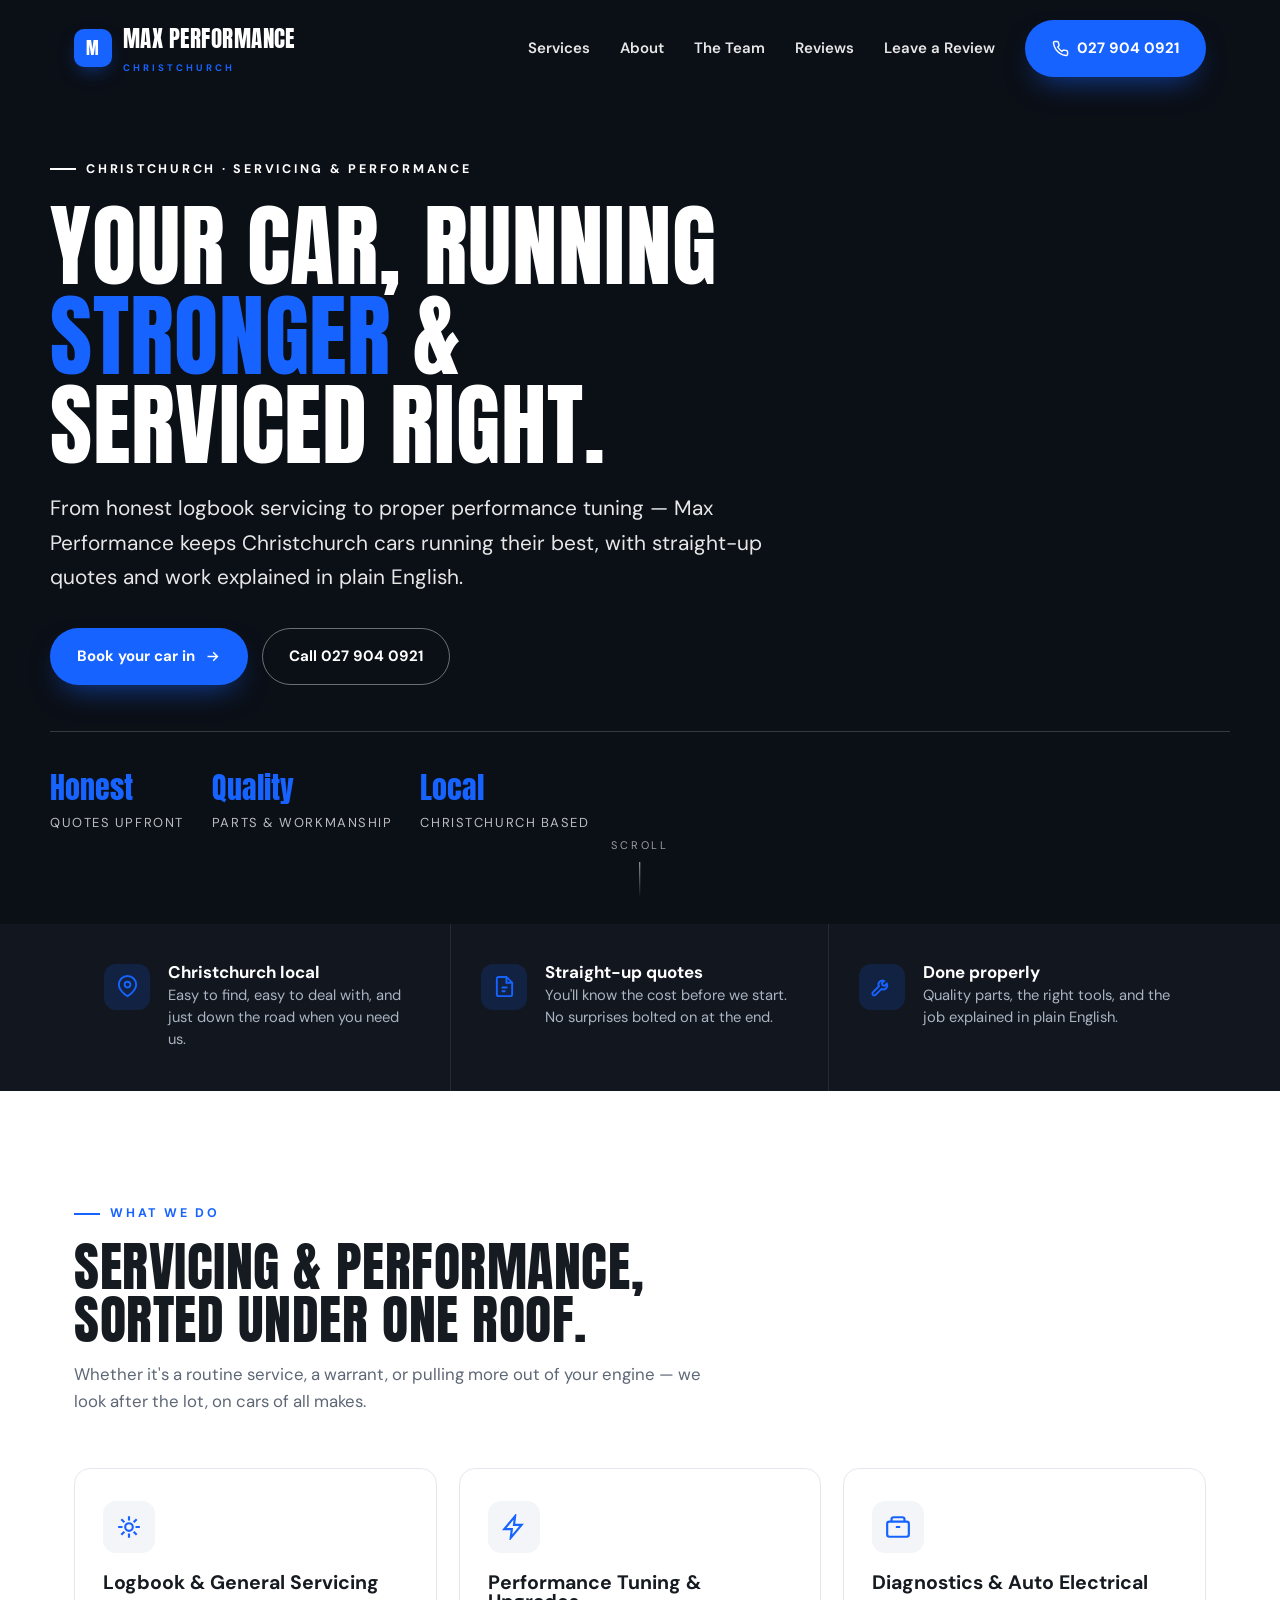
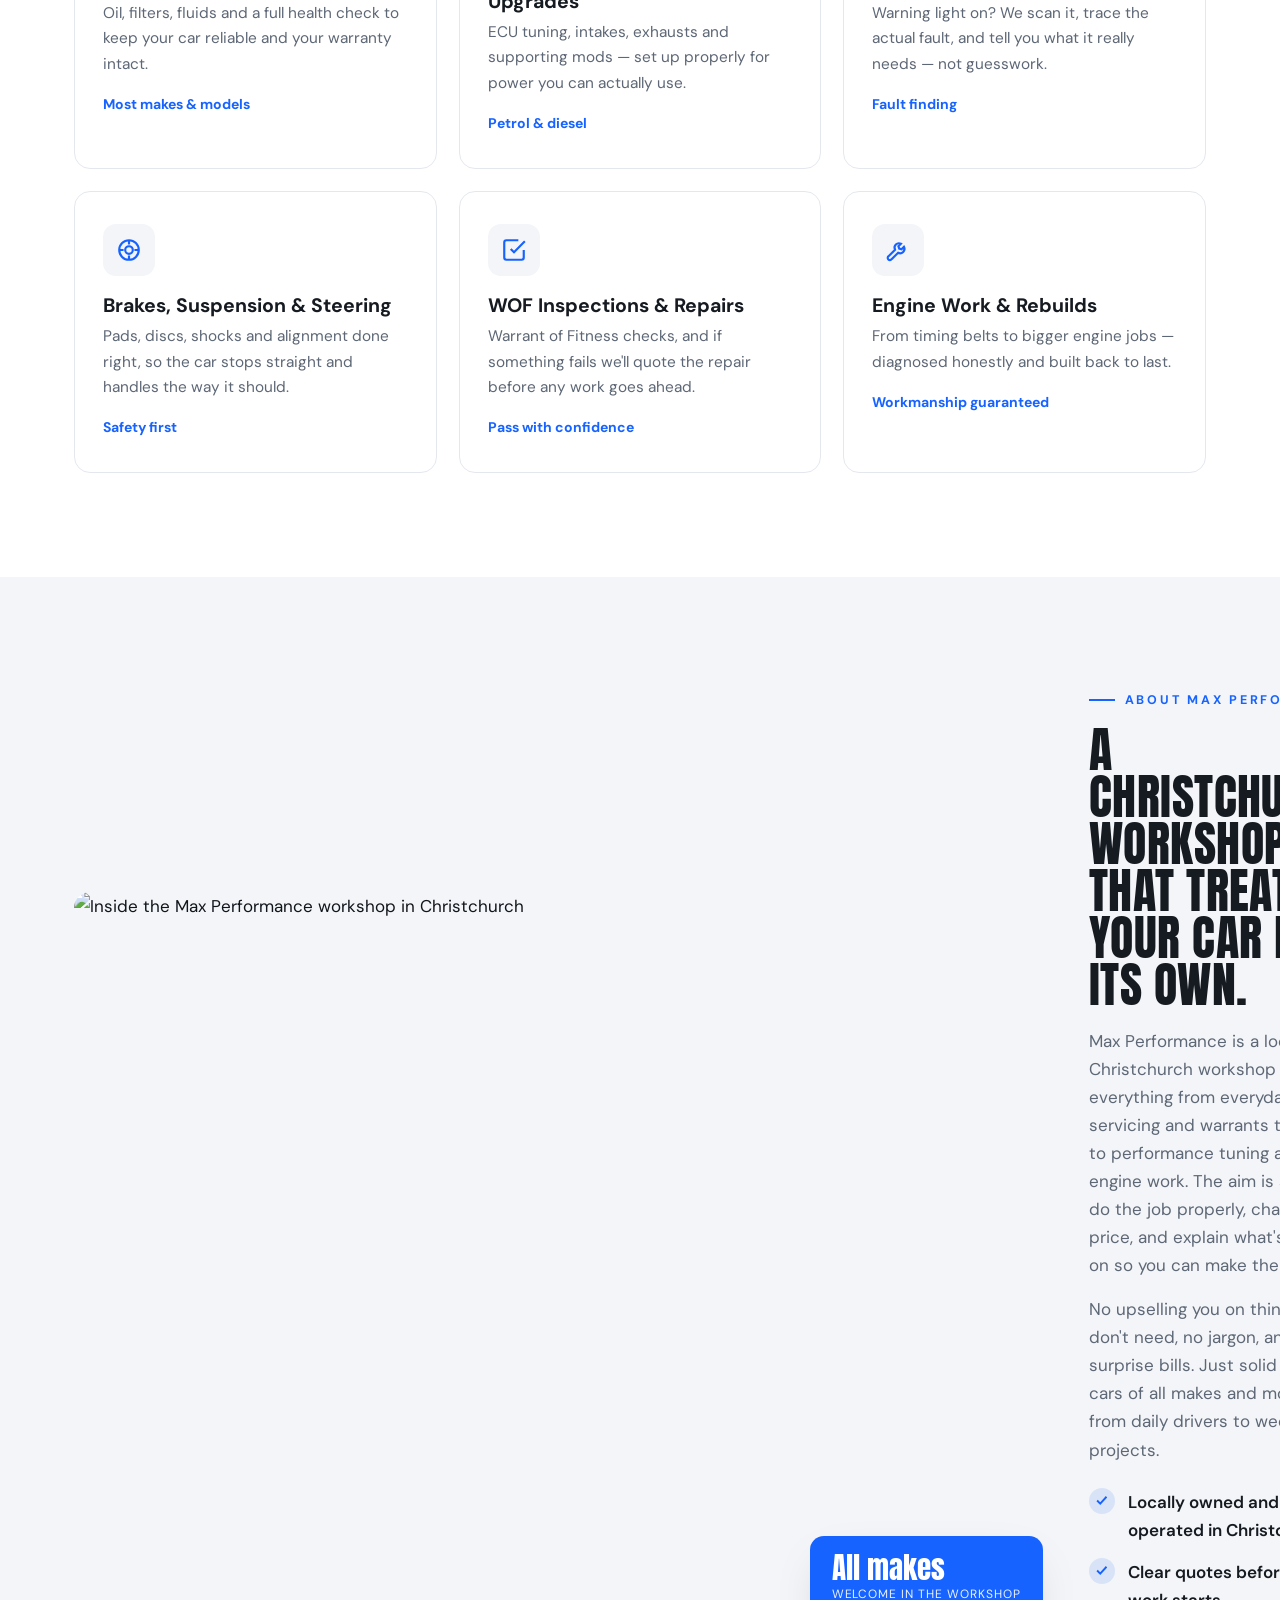
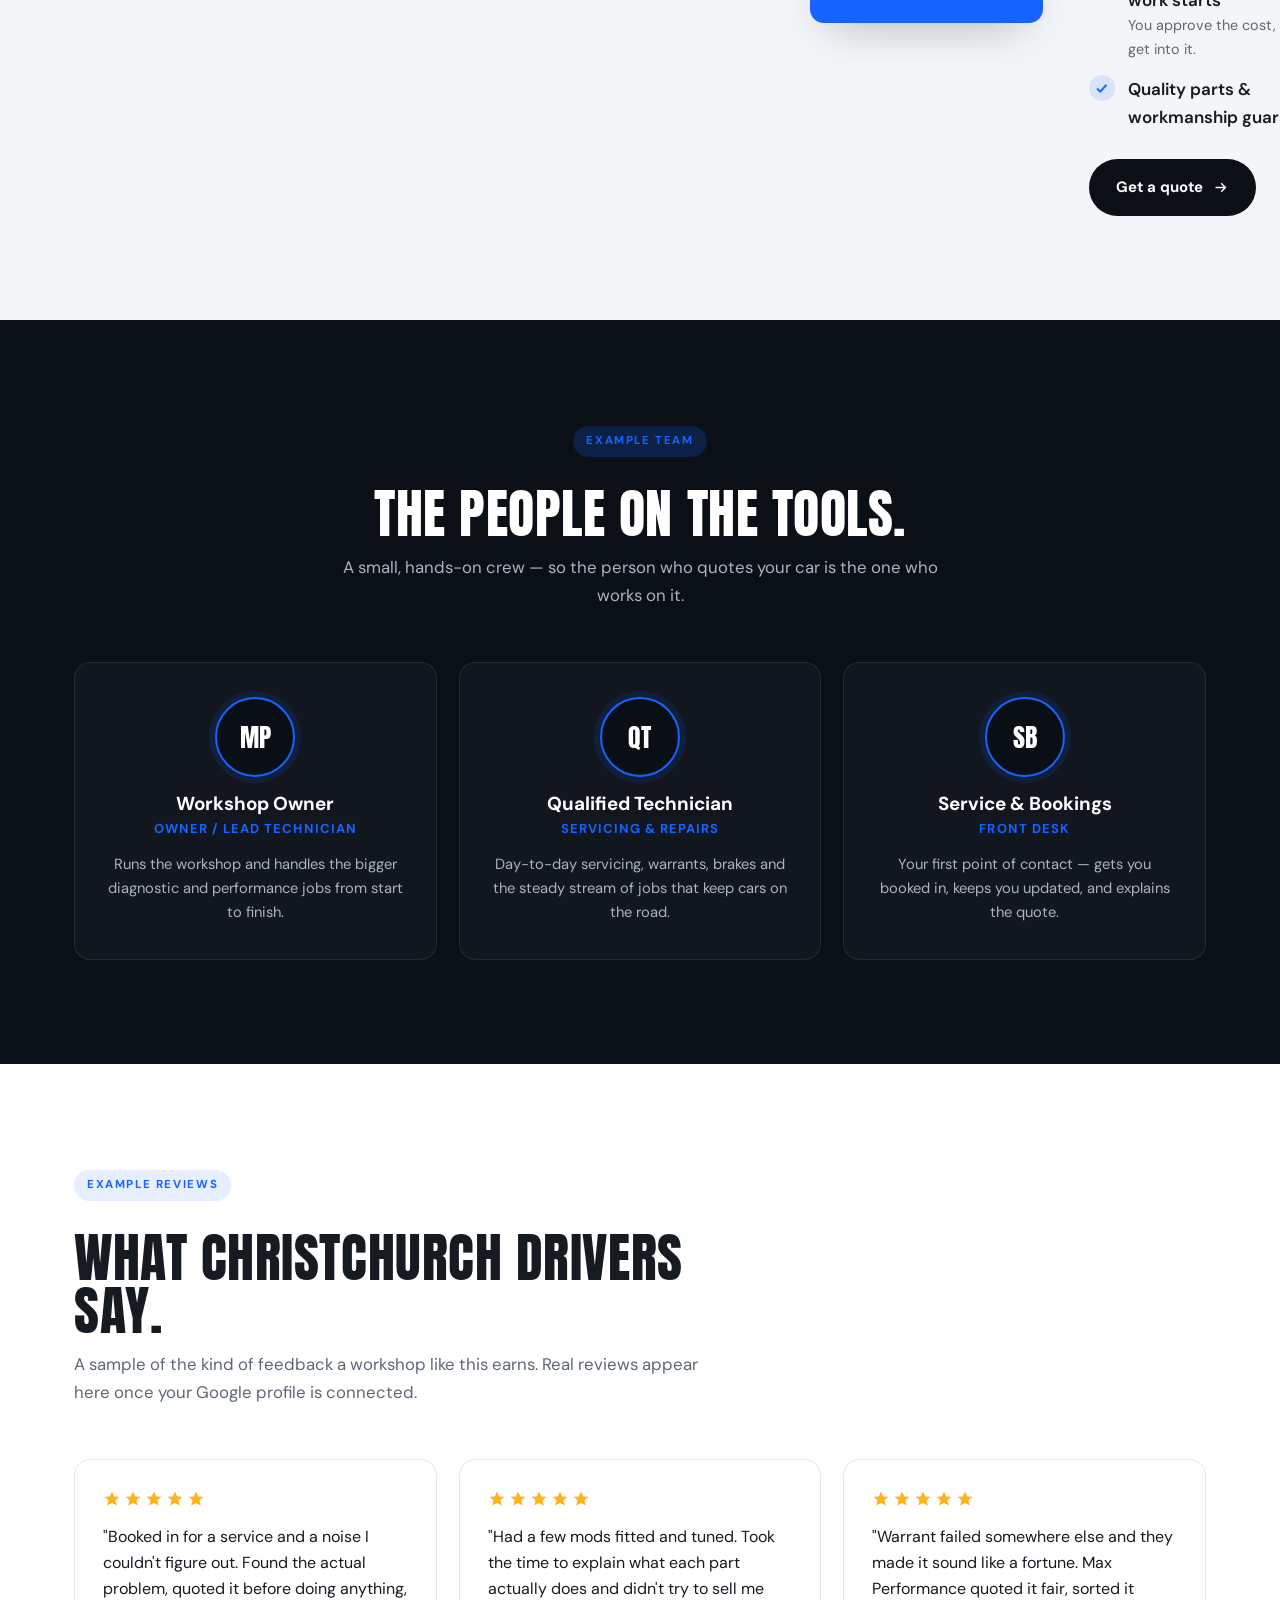
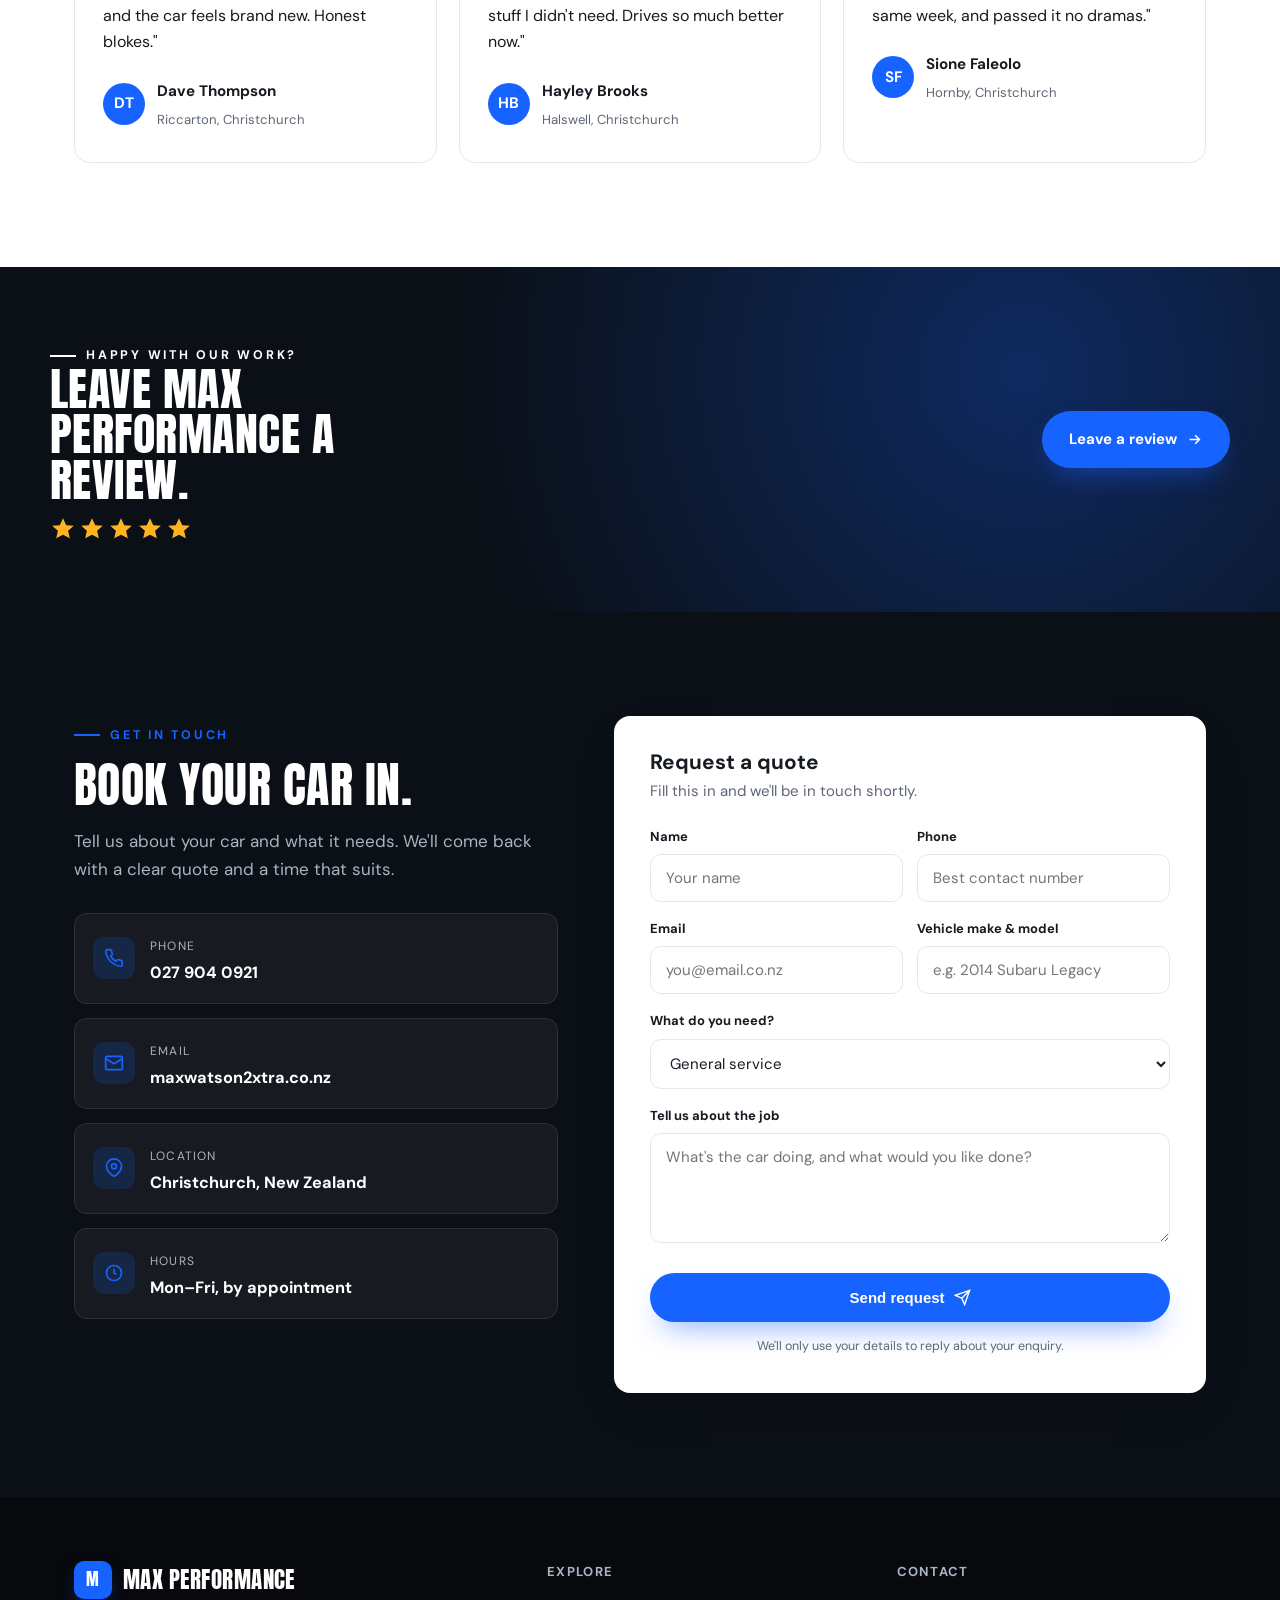
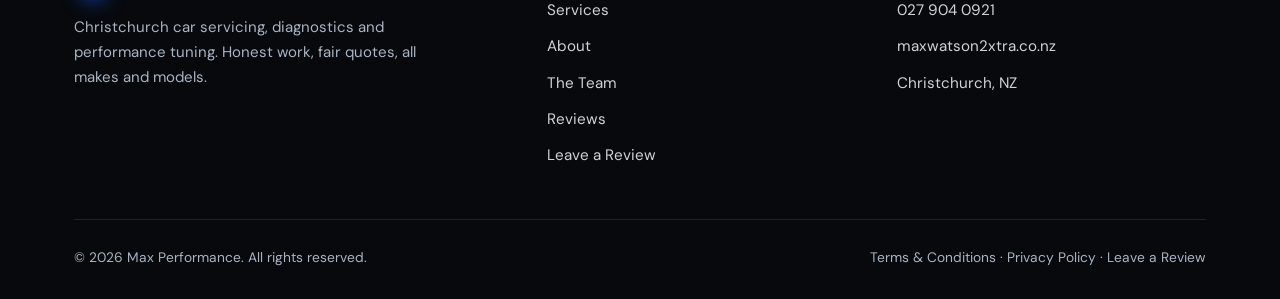
==== index.html @ a3214f8f "Initial build: Max Performance" ====
<!DOCTYPE html>
<html lang="en-NZ">
<head>
<meta charset="UTF-8" />
<meta name="viewport" content="width=device-width, initial-scale=1.0" />
<title>Max Performance | Car Servicing & Performance Tuning, Christchurch</title>
<meta name="description" content="Max Performance — Christchurch car servicing, diagnostics and performance tuning. Straight-up quotes, quality parts, work explained in plain English. Book your car in today." />
<meta name="theme-color" content="#0b0f16" />

<!-- Open Graph -->
<meta property="og:type" content="website" />
<meta property="og:title" content="Max Performance | Car Servicing & Performance Tuning, Christchurch" />
<meta property="og:description" content="Christchurch car servicing, diagnostics and performance tuning. Straight-up quotes, quality parts, work explained in plain English." />
<meta property="og:image" content="https://images.unsplash.com/photo-1503376780353-7e6692767b70?auto=format&fit=crop&w=1200&q=80" />

<link rel="icon" href="data:image/svg+xml,%3Csvg xmlns='http://www.w3.org/2000/svg' viewBox='0 0 100 100'%3E%3Crect width='100' height='100' rx='22' fill='%231763ff'/%3E%3Ctext x='50' y='72' font-family='Arial Black,Arial' font-size='62' font-weight='900' fill='white' text-anchor='middle'%3EM%3C/text%3E%3C/svg%3E" />

<link rel="preconnect" href="https://fonts.googleapis.com" />
<link rel="preconnect" href="https://fonts.gstatic.com" crossorigin />
<link href="https://fonts.googleapis.com/css2?family=Anton&family=DM+Sans:opsz,wght@9..40,400;9..40,500;9..40,600;9..40,700&display=swap" rel="stylesheet" />
<link rel="stylesheet" href="styles.css" />
</head>
<body>

<!-- Intro overlay -->
<div class="intro" aria-hidden="true">
  <div class="intro-mark">MAX<span class="dot"></span>PERFORMANCE</div>
</div>

<!-- Nav -->
<header class="nav">
  <div class="wrap nav-inner">
    <a href="index.html" class="brand">
      <span class="mark">M</span>
      <span>Max Performance<small>CHRISTCHURCH</small></span>
    </a>
    <nav class="nav-links" aria-label="Primary">
      <a class="lnk" href="#services">Services</a>
      <a class="lnk" href="#about">About</a>
      <a class="lnk" href="#crew">The Team</a>
      <a class="lnk" href="#reviews">Reviews</a>
      <a class="lnk" href="review.html">Leave a Review</a>
      <a class="btn btn-primary nav-phone" href="tel:+64279040921">
        <svg viewBox="0 0 24 24" fill="none" stroke="currentColor" stroke-width="2"><path d="M22 16.9v3a2 2 0 0 1-2.2 2 19.8 19.8 0 0 1-8.6-3.1 19.5 19.5 0 0 1-6-6 19.8 19.8 0 0 1-3.1-8.7A2 2 0 0 1 4.1 2h3a2 2 0 0 1 2 1.7c.1 1 .4 2 .7 2.9a2 2 0 0 1-.5 2.1L8.1 9.9a16 16 0 0 0 6 6l1.2-1.2a2 2 0 0 1 2.1-.5c.9.3 1.9.6 2.9.7a2 2 0 0 1 1.7 2Z"/></svg>
        027 904 0921
      </a>
    </nav>
    <button class="nav-toggle" aria-label="Menu"><span></span><span></span><span></span></button>
  </div>
</header>

<!-- Hero -->
<section class="hero" id="top">
  <div class="hero-slides">
    <div class="hero-slide active" style="background-image:url('https://images.unsplash.com/photo-1503376780353-7e6692767b70?auto=format&fit=crop&w=1900&q=80')"></div>
    <div class="hero-slide" style="background-image:url('https://images.unsplash.com/photo-1605559424843-9e4c228bf1c2?auto=format&fit=crop&w=1900&q=80')"></div>
    <div class="hero-slide" style="background-image:url('https://images.unsplash.com/photo-1486262715619-67b85e0b08d3?auto=format&fit=crop&w=1900&q=80')"></div>
  </div>
  <div class="hero-overlay"></div>
  <div class="wrap hero-inner">
    <span class="eyebrow hero-eyebrow">Christchurch · Servicing & Performance</span>
    <h1>Your car, running <span class="hl">stronger</span> &amp; serviced right.</h1>
    <p class="lead">From honest logbook servicing to proper performance tuning — Max Performance keeps Christchurch cars running their best, with straight-up quotes and work explained in plain English.</p>
    <div class="hero-cta">
      <a href="#contact" class="btn btn-primary">Book your car in
        <svg viewBox="0 0 24 24" fill="none" stroke="currentColor" stroke-width="2"><path d="M5 12h14M13 6l6 6-6 6"/></svg>
      </a>
      <a href="tel:+64279040921" class="btn btn-ghost">Call 027 904 0921</a>
    </div>
    <div class="hero-meta">
      <div><div class="n">Honest</div><div class="l">Quotes upfront</div></div>
      <div><div class="n">Quality</div><div class="l">Parts &amp; workmanship</div></div>
      <div><div class="n">Local</div><div class="l">Christchurch based</div></div>
    </div>
  </div>
  <div class="scroll-hint"><span>Scroll</span><span class="bar"></span></div>
</section>

<!-- Trust strip -->
<section class="trust">
  <div class="wrap trust-grid">
    <div class="trust-item reveal">
      <div class="trust-ic"><svg viewBox="0 0 24 24" fill="none" stroke="currentColor" stroke-width="2"><path d="M21 10c0 7-9 12-9 12s-9-5-9-12a9 9 0 0 1 18 0Z"/><circle cx="12" cy="10" r="3"/></svg></div>
      <div><h3>Christchurch local</h3><p>Easy to find, easy to deal with, and just down the road when you need us.</p></div>
    </div>
    <div class="trust-item reveal d1">
      <div class="trust-ic"><svg viewBox="0 0 24 24" fill="none" stroke="currentColor" stroke-width="2"><path d="M14 2H6a2 2 0 0 0-2 2v16a2 2 0 0 0 2 2h12a2 2 0 0 0 2-2V8z"/><path d="M14 2v6h6"/><path d="M9 13h6M9 17h4"/></svg></div>
      <div><h3>Straight-up quotes</h3><p>You'll know the cost before we start. No surprises bolted on at the end.</p></div>
    </div>
    <div class="trust-item reveal d2">
      <div class="trust-ic"><svg viewBox="0 0 24 24" fill="none" stroke="currentColor" stroke-width="2"><path d="M14.7 6.3a4 4 0 0 0-5.4 5.4l-6 6a2 2 0 1 0 2.8 2.8l6-6a4 4 0 0 0 5.4-5.4l-2.3 2.3-2.1-.7-.7-2.1z"/></svg></div>
      <div><h3>Done properly</h3><p>Quality parts, the right tools, and the job explained in plain English.</p></div>
    </div>
  </div>
</section>

<!-- Services -->
<section class="section" id="services">
  <div class="wrap">
    <div class="sec-head reveal">
      <span class="eyebrow">What we do</span>
      <h2>Servicing &amp; performance, sorted under one roof.</h2>
      <p>Whether it's a routine service, a warrant, or pulling more out of your engine — we look after the lot, on cars of all makes.</p>
    </div>
    <div class="cards">
      <div class="card reveal">
        <div class="ic"><svg viewBox="0 0 24 24" fill="none" stroke="currentColor" stroke-width="2"><path d="M12 2v4M12 18v4M4.9 4.9l2.8 2.8M16.3 16.3l2.8 2.8M2 12h4M18 12h4M4.9 19.1l2.8-2.8M16.3 7.7l2.8-2.8"/><circle cx="12" cy="12" r="3.5"/></svg></div>
        <h3>Logbook &amp; General Servicing</h3>
        <p>Oil, filters, fluids and a full health check to keep your car reliable and your warranty intact.</p>
        <span class="more">Most makes &amp; models</span>
      </div>
      <div class="card reveal d1">
        <div class="ic"><svg viewBox="0 0 24 24" fill="none" stroke="currentColor" stroke-width="2"><path d="M13 2 3 14h7l-1 8 10-12h-7l1-8z"/></svg></div>
        <h3>Performance Tuning &amp; Upgrades</h3>
        <p>ECU tuning, intakes, exhausts and supporting mods — set up properly for power you can actually use.</p>
        <span class="more">Petrol &amp; diesel</span>
      </div>
      <div class="card reveal d2">
        <div class="ic"><svg viewBox="0 0 24 24" fill="none" stroke="currentColor" stroke-width="2"><rect x="2" y="7" width="20" height="14" rx="2"/><path d="M6 7V5a2 2 0 0 1 2-2h8a2 2 0 0 1 2 2v2"/><path d="M6 12h.01M10 12h4"/></svg></div>
        <h3>Diagnostics &amp; Auto Electrical</h3>
        <p>Warning light on? We scan it, trace the actual fault, and tell you what it really needs — not guesswork.</p>
        <span class="more">Fault finding</span>
      </div>
      <div class="card reveal">
        <div class="ic"><svg viewBox="0 0 24 24" fill="none" stroke="currentColor" stroke-width="2"><circle cx="12" cy="12" r="9"/><circle cx="12" cy="12" r="3.5"/><path d="M12 3v4M12 17v4M3 12h4M17 12h4"/></svg></div>
        <h3>Brakes, Suspension &amp; Steering</h3>
        <p>Pads, discs, shocks and alignment done right, so the car stops straight and handles the way it should.</p>
        <span class="more">Safety first</span>
      </div>
      <div class="card reveal d1">
        <div class="ic"><svg viewBox="0 0 24 24" fill="none" stroke="currentColor" stroke-width="2"><path d="M9 11l3 3L22 4"/><path d="M21 12v7a2 2 0 0 1-2 2H5a2 2 0 0 1-2-2V5a2 2 0 0 1 2-2h11"/></svg></div>
        <h3>WOF Inspections &amp; Repairs</h3>
        <p>Warrant of Fitness checks, and if something fails we'll quote the repair before any work goes ahead.</p>
        <span class="more">Pass with confidence</span>
      </div>
      <div class="card reveal d2">
        <div class="ic"><svg viewBox="0 0 24 24" fill="none" stroke="currentColor" stroke-width="2"><path d="M14.7 6.3a4 4 0 0 0-5.4 5.4l-6 6a2 2 0 1 0 2.8 2.8l6-6a4 4 0 0 0 5.4-5.4l-2.3 2.3-2.1-.7-.7-2.1z"/></svg></div>
        <h3>Engine Work &amp; Rebuilds</h3>
        <p>From timing belts to bigger engine jobs — diagnosed honestly and built back to last.</p>
        <span class="more">Workmanship guaranteed</span>
      </div>
    </div>
  </div>
</section>

<!-- About -->
<section class="section bone" id="about">
  <div class="wrap split">
    <div class="about-media reveal">
      <img src="https://images.unsplash.com/photo-1487754180451-c456f719a1fc?auto=format&fit=crop&w=950&q=80" width="950" height="713" loading="lazy" alt="Inside the Max Performance workshop in Christchurch" />
      <div class="corner-tag"><div class="big">All makes</div><div class="sm">Welcome in the workshop</div></div>
    </div>
    <div class="about-copy reveal d1">
      <span class="eyebrow">About Max Performance</span>
      <h2>A Christchurch workshop that treats your car like its own.</h2>
      <p>Max Performance is a local Christchurch workshop covering everything from everyday servicing and warrants through to performance tuning and engine work. The aim is simple — do the job properly, charge a fair price, and explain what's going on so you can make the call.</p>
      <p>No upselling you on things you don't need, no jargon, and no surprise bills. Just solid work on cars of all makes and models, from daily drivers to weekend projects.</p>
      <ul class="checklist">
        <li><span class="tick"><svg viewBox="0 0 24 24" fill="none" stroke="currentColor" stroke-width="3"><path d="M5 12l5 5L20 6"/></svg></span><span>Locally owned and operated in Christchurch</span></li>
        <li><span class="tick"><svg viewBox="0 0 24 24" fill="none" stroke="currentColor" stroke-width="3"><path d="M5 12l5 5L20 6"/></svg></span><span>Clear quotes before any work starts<small>You approve the cost, then we get into it.</small></span></li>
        <li><span class="tick"><svg viewBox="0 0 24 24" fill="none" stroke="currentColor" stroke-width="3"><path d="M5 12l5 5L20 6"/></svg></span><span>Quality parts &amp; workmanship guaranteed</span></li>
      </ul>
      <a href="#contact" class="btn btn-dark" style="margin-top:28px;">Get a quote
        <svg viewBox="0 0 24 24" fill="none" stroke="currentColor" stroke-width="2"><path d="M5 12h14M13 6l6 6-6 6"/></svg>
      </a>
    </div>
  </div>
</section>

<!-- Crew -->
<section class="section dark" id="crew">
  <div class="wrap">
    <div class="sec-head center reveal">
      <span class="badge">Example team</span>
      <h2>The people on the tools.</h2>
      <p>A small, hands-on crew — so the person who quotes your car is the one who works on it.</p>
    </div>
    <div class="crew">
      <div class="crew-card reveal">
        <div class="avatar">MP</div>
        <h3>Workshop Owner</h3>
        <div class="role">Owner / Lead Technician</div>
        <p>Runs the workshop and handles the bigger diagnostic and performance jobs from start to finish.</p>
      </div>
      <div class="crew-card reveal d1">
        <div class="avatar">QT</div>
        <h3>Qualified Technician</h3>
        <div class="role">Servicing &amp; Repairs</div>
        <p>Day-to-day servicing, warrants, brakes and the steady stream of jobs that keep cars on the road.</p>
      </div>
      <div class="crew-card reveal d2">
        <div class="avatar">SB</div>
        <h3>Service &amp; Bookings</h3>
        <div class="role">Front Desk</div>
        <p>Your first point of contact — gets you booked in, keeps you updated, and explains the quote.</p>
      </div>
    </div>
  </div>
</section>

<!-- Reviews -->
<section class="section" id="reviews">
  <div class="wrap">
    <div class="sec-head reveal">
      <span class="badge">Example reviews</span>
      <h2>What Christchurch drivers say.</h2>
      <p>A sample of the kind of feedback a workshop like this earns. Real reviews appear here once your Google profile is connected.</p>
    </div>
    <div class="reviews">
      <div class="review-card reveal">
        <div class="stars" aria-label="5 out of 5 stars">
          <svg viewBox="0 0 24 24" fill="currentColor"><path d="M12 2l3 6.5 7 .6-5.3 4.6 1.6 6.8L12 17.3 5.7 20.5l1.6-6.8L2 9.1l7-.6z"/></svg><svg viewBox="0 0 24 24" fill="currentColor"><path d="M12 2l3 6.5 7 .6-5.3 4.6 1.6 6.8L12 17.3 5.7 20.5l1.6-6.8L2 9.1l7-.6z"/></svg><svg viewBox="0 0 24 24" fill="currentColor"><path d="M12 2l3 6.5 7 .6-5.3 4.6 1.6 6.8L12 17.3 5.7 20.5l1.6-6.8L2 9.1l7-.6z"/></svg><svg viewBox="0 0 24 24" fill="currentColor"><path d="M12 2l3 6.5 7 .6-5.3 4.6 1.6 6.8L12 17.3 5.7 20.5l1.6-6.8L2 9.1l7-.6z"/></svg><svg viewBox="0 0 24 24" fill="currentColor"><path d="M12 2l3 6.5 7 .6-5.3 4.6 1.6 6.8L12 17.3 5.7 20.5l1.6-6.8L2 9.1l7-.6z"/></svg>
        </div>
        <p>"Booked in for a service and a noise I couldn't figure out. Found the actual problem, quoted it before doing anything, and the car feels brand new. Honest blokes."</p>
        <div class="reviewer"><span class="ra">DT</span><span><span class="rn">Dave Thompson</span><br><span class="rl">Riccarton, Christchurch</span></span></div>
      </div>
      <div class="review-card reveal d1">
        <div class="stars" aria-label="5 out of 5 stars">
          <svg viewBox="0 0 24 24" fill="currentColor"><path d="M12 2l3 6.5 7 .6-5.3 4.6 1.6 6.8L12 17.3 5.7 20.5l1.6-6.8L2 9.1l7-.6z"/></svg><svg viewBox="0 0 24 24" fill="currentColor"><path d="M12 2l3 6.5 7 .6-5.3 4.6 1.6 6.8L12 17.3 5.7 20.5l1.6-6.8L2 9.1l7-.6z"/></svg><svg viewBox="0 0 24 24" fill="currentColor"><path d="M12 2l3 6.5 7 .6-5.3 4.6 1.6 6.8L12 17.3 5.7 20.5l1.6-6.8L2 9.1l7-.6z"/></svg><svg viewBox="0 0 24 24" fill="currentColor"><path d="M12 2l3 6.5 7 .6-5.3 4.6 1.6 6.8L12 17.3 5.7 20.5l1.6-6.8L2 9.1l7-.6z"/></svg><svg viewBox="0 0 24 24" fill="currentColor"><path d="M12 2l3 6.5 7 .6-5.3 4.6 1.6 6.8L12 17.3 5.7 20.5l1.6-6.8L2 9.1l7-.6z"/></svg>
        </div>
        <p>"Had a few mods fitted and tuned. Took the time to explain what each part actually does and didn't try to sell me stuff I didn't need. Drives so much better now."</p>
        <div class="reviewer"><span class="ra">HB</span><span><span class="rn">Hayley Brooks</span><br><span class="rl">Halswell, Christchurch</span></span></div>
      </div>
      <div class="review-card reveal d2">
        <div class="stars" aria-label="5 out of 5 stars">
          <svg viewBox="0 0 24 24" fill="currentColor"><path d="M12 2l3 6.5 7 .6-5.3 4.6 1.6 6.8L12 17.3 5.7 20.5l1.6-6.8L2 9.1l7-.6z"/></svg><svg viewBox="0 0 24 24" fill="currentColor"><path d="M12 2l3 6.5 7 .6-5.3 4.6 1.6 6.8L12 17.3 5.7 20.5l1.6-6.8L2 9.1l7-.6z"/></svg><svg viewBox="0 0 24 24" fill="currentColor"><path d="M12 2l3 6.5 7 .6-5.3 4.6 1.6 6.8L12 17.3 5.7 20.5l1.6-6.8L2 9.1l7-.6z"/></svg><svg viewBox="0 0 24 24" fill="currentColor"><path d="M12 2l3 6.5 7 .6-5.3 4.6 1.6 6.8L12 17.3 5.7 20.5l1.6-6.8L2 9.1l7-.6z"/></svg><svg viewBox="0 0 24 24" fill="currentColor"><path d="M12 2l3 6.5 7 .6-5.3 4.6 1.6 6.8L12 17.3 5.7 20.5l1.6-6.8L2 9.1l7-.6z"/></svg>
        </div>
        <p>"Warrant failed somewhere else and they made it sound like a fortune. Max Performance quoted it fair, sorted it same week, and passed it no dramas."</p>
        <div class="reviewer"><span class="ra">SF</span><span><span class="rn">Sione Faleolo</span><br><span class="rl">Hornby, Christchurch</span></span></div>
      </div>
    </div>
  </div>
</section>

<!-- Review funnel banner -->
<section class="funnel">
  <div class="wrap funnel-inner">
    <div class="reveal">
      <span class="eyebrow hero-eyebrow">Happy with our work?</span>
      <h2>Leave Max Performance a review.</h2>
      <div class="stars" aria-hidden="true">
        <svg viewBox="0 0 24 24" fill="currentColor"><path d="M12 2l3 6.5 7 .6-5.3 4.6 1.6 6.8L12 17.3 5.7 20.5l1.6-6.8L2 9.1l7-.6z"/></svg><svg viewBox="0 0 24 24" fill="currentColor"><path d="M12 2l3 6.5 7 .6-5.3 4.6 1.6 6.8L12 17.3 5.7 20.5l1.6-6.8L2 9.1l7-.6z"/></svg><svg viewBox="0 0 24 24" fill="currentColor"><path d="M12 2l3 6.5 7 .6-5.3 4.6 1.6 6.8L12 17.3 5.7 20.5l1.6-6.8L2 9.1l7-.6z"/></svg><svg viewBox="0 0 24 24" fill="currentColor"><path d="M12 2l3 6.5 7 .6-5.3 4.6 1.6 6.8L12 17.3 5.7 20.5l1.6-6.8L2 9.1l7-.6z"/></svg><svg viewBox="0 0 24 24" fill="currentColor"><path d="M12 2l3 6.5 7 .6-5.3 4.6 1.6 6.8L12 17.3 5.7 20.5l1.6-6.8L2 9.1l7-.6z"/></svg>
      </div>
    </div>
    <a href="review.html" class="btn btn-primary reveal d1">Leave a review
      <svg viewBox="0 0 24 24" fill="none" stroke="currentColor" stroke-width="2"><path d="M5 12h14M13 6l6 6-6 6"/></svg>
    </a>
  </div>
</section>

<!-- Contact -->
<section class="section dark" id="contact">
  <div class="wrap contact-grid">
    <div class="contact-info reveal">
      <span class="eyebrow">Get in touch</span>
      <h2>Book your car in.</h2>
      <p>Tell us about your car and what it needs. We'll come back with a clear quote and a time that suits.</p>
      <div class="contact-list">
        <a class="contact-row" href="tel:+64279040921">
          <span class="ci"><svg viewBox="0 0 24 24" fill="none" stroke="currentColor" stroke-width="2"><path d="M22 16.9v3a2 2 0 0 1-2.2 2 19.8 19.8 0 0 1-8.6-3.1 19.5 19.5 0 0 1-6-6 19.8 19.8 0 0 1-3.1-8.7A2 2 0 0 1 4.1 2h3a2 2 0 0 1 2 1.7c.1 1 .4 2 .7 2.9a2 2 0 0 1-.5 2.1L8.1 9.9a16 16 0 0 0 6 6l1.2-1.2a2 2 0 0 1 2.1-.5c.9.3 1.9.6 2.9.7a2 2 0 0 1 1.7 2Z"/></svg></span>
          <span><span class="cl">Phone</span><br><span class="cv">027 904 0921</span></span>
        </a>
        <a class="contact-row" href="mailto:maxwatson2xtra.co.nz">
          <span class="ci"><svg viewBox="0 0 24 24" fill="none" stroke="currentColor" stroke-width="2"><rect x="2" y="4" width="20" height="16" rx="2"/><path d="m2 7 10 6 10-6"/></svg></span>
          <span><span class="cl">Email</span><br><span class="cv">maxwatson2xtra.co.nz</span></span>
        </a>
        <div class="contact-row">
          <span class="ci"><svg viewBox="0 0 24 24" fill="none" stroke="currentColor" stroke-width="2"><path d="M21 10c0 7-9 12-9 12s-9-5-9-12a9 9 0 0 1 18 0Z"/><circle cx="12" cy="10" r="3"/></svg></span>
          <span><span class="cl">Location</span><br><span class="cv">Christchurch, New Zealand</span></span>
        </div>
        <div class="contact-row">
          <span class="ci"><svg viewBox="0 0 24 24" fill="none" stroke="currentColor" stroke-width="2"><circle cx="12" cy="12" r="9"/><path d="M12 7v5l3 2"/></svg></span>
          <span><span class="cl">Hours</span><br><span class="cv">Mon–Fri, by appointment</span></span>
        </div>
      </div>
    </div>

    <div class="form-card reveal d1">
      <h3>Request a quote</h3>
      <p class="sub">Fill this in and we'll be in touch shortly.</p>
      <form action="https://formsubmit.co/maxwatson2xtra.co.nz" method="POST">
        <input type="hidden" name="_subject" value="New quote request — Max Performance website" />
        <input type="hidden" name="_template" value="table" />
        <input type="hidden" name="_captcha" value="false" />
        <div class="row-2">
          <div class="field">
            <label for="name">Name</label>
            <input id="name" name="name" type="text" placeholder="Your name" required />
          </div>
          <div class="field">
            <label for="phone">Phone</label>
            <input id="phone" name="phone" type="tel" placeholder="Best contact number" required />
          </div>
        </div>
        <div class="row-2">
          <div class="field">
            <label for="email">Email</label>
            <input id="email" name="email" type="email" placeholder="you@email.co.nz" required />
          </div>
          <div class="field">
            <label for="vehicle">Vehicle make &amp; model</label>
            <input id="vehicle" name="vehicle" type="text" placeholder="e.g. 2014 Subaru Legacy" />
          </div>
        </div>
        <div class="field">
          <label for="service">What do you need?</label>
          <select id="service" name="service">
            <option>General service</option>
            <option>WOF inspection</option>
            <option>Diagnostics / warning light</option>
            <option>Brakes, suspension or steering</option>
            <option>Performance tuning / upgrades</option>
            <option>Engine work</option>
            <option>Something else</option>
          </select>
        </div>
        <div class="field">
          <label for="message">Tell us about the job</label>
          <textarea id="message" name="message" placeholder="What's the car doing, and what would you like done?"></textarea>
        </div>
        <button type="submit" class="btn btn-primary">Send request
          <svg viewBox="0 0 24 24" fill="none" stroke="currentColor" stroke-width="2"><path d="M22 2 11 13M22 2l-7 20-4-9-9-4 20-7z"/></svg>
        </button>
        <p class="form-note">We'll only use your details to reply about your enquiry.</p>
      </form>
    </div>
  </div>
</section>

<!-- Footer -->
<footer class="footer">
  <div class="wrap">
    <div class="footer-top">
      <div class="footer-about">
        <a href="index.html" class="brand"><span class="mark">M</span><span>Max Performance</span></a>
        <p>Christchurch car servicing, diagnostics and performance tuning. Honest work, fair quotes, all makes and models.</p>
      </div>
      <div>
        <h4>Explore</h4>
        <div class="footer-links">
          <a href="#services">Services</a>
          <a href="#about">About</a>
          <a href="#crew">The Team</a>
          <a href="#reviews">Reviews</a>
          <a href="review.html">Leave a Review</a>
        </div>
      </div>
      <div>
        <h4>Contact</h4>
        <div class="footer-links">
          <a href="tel:+64279040921">027 904 0921</a>
          <a href="mailto:maxwatson2xtra.co.nz">maxwatson2xtra.co.nz</a>
          <a href="#contact">Christchurch, NZ</a>
        </div>
      </div>
    </div>
    <div class="footer-bottom">
      <span>© <span id="yr">2026</span> Max Performance. All rights reserved.</span>
      <span><a href="terms.html">Terms &amp; Conditions</a> · <a href="privacy.html">Privacy Policy</a> · <a href="review.html">Leave a Review</a></span>
    </div>
  </div>
</footer>

<script src="main.js"></script>
</body>
</html>
---- styles.css ----
/* =========================================================
   Max Performance — Christchurch automotive performance & servicing
   Archetype: Fresh (light/bone bands, dark anchor sections)
   Accent: electric blue · Fonts: Anton (display) + DM Sans (body)
   ========================================================= */

:root {
  --ink: #0b0f16;        /* dark anchor */
  --ink-2: #11161f;
  --bg: #ffffff;
  --bone: #f3f5f8;       /* light alt band */
  --line: #e4e8ee;
  --text: #161b22;
  --muted: #5d6775;
  --muted-d: #aab4c2;    /* muted on dark */
  --accent: #1763ff;     /* electric blue */
  --accent-d: #0f4fd6;
  --white: #ffffff;
  --radius: 16px;
  --radius-sm: 12px;
  --maxw: 1180px;
  --shadow: 0 18px 50px -22px rgba(11, 15, 22, .35);
  --shadow-sm: 0 8px 24px -14px rgba(11, 15, 22, .28);
  --img-filter: saturate(.85) contrast(1.05);
  --ease: cubic-bezier(.22, .61, .36, 1);
}

* { box-sizing: border-box; margin: 0; padding: 0; }

html { scroll-behavior: smooth; -webkit-text-size-adjust: 100%; }

body {
  font-family: "DM Sans", system-ui, sans-serif;
  color: var(--text);
  background: var(--bg);
  line-height: 1.65;
  font-size: 17px;
  overflow-x: hidden;
}

h1, h2, h3, .display {
  font-family: "Anton", "DM Sans", sans-serif;
  font-weight: 400;
  line-height: .98;
  letter-spacing: .01em;
  text-transform: uppercase;
}

a { color: inherit; text-decoration: none; }
img { display: block; max-width: 100%; }

.wrap { width: 100%; max-width: var(--maxw); margin: 0 auto; padding: 0 24px; }

.eyebrow {
  font-family: "DM Sans", sans-serif;
  text-transform: uppercase;
  letter-spacing: .22em;
  font-size: 12.5px;
  font-weight: 700;
  color: var(--accent);
  display: inline-flex;
  align-items: center;
  gap: 10px;
}
.eyebrow::before {
  content: "";
  width: 26px; height: 2px;
  background: var(--accent);
  display: inline-block;
}
.eyebrow.center { justify-content: center; }

.section { padding: 104px 0; }
.section.bone { background: var(--bone); }
.section.dark { background: var(--ink); color: #fff; }

.sec-head { max-width: 640px; margin-bottom: 52px; }
.sec-head.center { margin-left: auto; margin-right: auto; text-align: center; }
.sec-head h2 { font-size: clamp(2.1rem, 5vw, 3.4rem); margin: 16px 0 14px; }
.sec-head p { color: var(--muted); font-size: 1.05rem; }
.section.dark .sec-head p { color: var(--muted-d); }

/* ---------- Buttons ---------- */
.btn {
  display: inline-flex; align-items: center; justify-content: center; gap: 9px;
  font-weight: 700; font-size: 15px;
  padding: 15px 26px; border-radius: 999px;
  cursor: pointer; border: 1.5px solid transparent;
  transition: transform .25s var(--ease), background .25s, color .25s, box-shadow .25s;
  white-space: nowrap;
}
.btn svg { width: 17px; height: 17px; }
.btn-primary { background: var(--accent); color: #fff; box-shadow: 0 14px 30px -12px rgba(23, 99, 255, .6); }
.btn-primary:hover { background: var(--accent-d); transform: translateY(-2px); }
.btn-ghost { background: transparent; color: #fff; border-color: rgba(255,255,255,.4); }
.btn-ghost:hover { background: rgba(255,255,255,.12); transform: translateY(-2px); }
.btn-dark { background: var(--ink); color: #fff; }
.btn-dark:hover { background: var(--ink-2); transform: translateY(-2px); }
.btn-light { background:#fff; color: var(--ink); }
.btn-light:hover { transform: translateY(-2px); box-shadow: var(--shadow-sm); }

/* ---------- Nav ---------- */
.nav {
  position: fixed; top: 0; left: 0; right: 0; z-index: 60;
  transition: background .3s, box-shadow .3s, padding .3s;
  padding: 20px 0;
}
.nav.scrolled {
  background: rgba(255,255,255,.92);
  backdrop-filter: blur(12px);
  box-shadow: 0 1px 0 var(--line);
  padding: 13px 0;
}
.nav-inner { display: flex; align-items: center; justify-content: space-between; }
.brand { display: flex; align-items: center; gap: 11px; font-family: "Anton", sans-serif; font-size: 1.45rem; text-transform: uppercase; letter-spacing: .02em; color: #fff; transition: color .3s; }
.nav.scrolled .brand { color: var(--ink); }
.brand .mark {
  width: 38px; height: 38px; border-radius: 10px;
  background: var(--accent); color: #fff;
  display: grid; place-items: center;
  font-size: 1.05rem; box-shadow: 0 8px 20px -8px rgba(23,99,255,.7);
}
.brand small { display:block; font-family:"DM Sans",sans-serif; font-size:9.5px; letter-spacing:.32em; font-weight:700; color: var(--accent); margin-top:2px; }

.nav-links { display: flex; align-items: center; gap: 30px; }
.nav-links a.lnk { font-weight: 600; font-size: 15px; color: rgba(255,255,255,.9); transition: color .25s; }
.nav.scrolled .nav-links a.lnk { color: var(--text); }
.nav-links a.lnk:hover { color: var(--accent); }
.nav-phone { display: inline-flex; align-items: center; gap: 8px; }

.nav-toggle { display: none; background: none; border: 0; cursor: pointer; flex-direction: column; gap: 5px; padding: 6px; }
.nav-toggle span { width: 24px; height: 2px; background: #fff; transition: .3s; }
.nav.scrolled .nav-toggle span { background: var(--ink); }

/* ---------- Intro overlay ---------- */
.intro {
  position: fixed; inset: 0; z-index: 200;
  background: var(--ink);
  display: grid; place-items: center;
  transition: opacity .7s var(--ease), visibility .7s;
}
.intro.done { opacity: 0; visibility: hidden; }
.intro-mark {
  font-family: "Anton", sans-serif; text-transform: uppercase;
  font-size: clamp(2rem, 8vw, 4rem); color: #fff; letter-spacing: .02em;
  display: flex; align-items: center; gap: 16px;
  opacity: 0; transform: translateY(14px);
  animation: introIn .9s var(--ease) forwards;
}
.intro-mark .dot { width: 16px; height: 16px; border-radius: 50%; background: var(--accent); animation: pulse 1.1s ease-in-out infinite; }
@keyframes introIn { to { opacity: 1; transform: translateY(0); } }
@keyframes pulse { 0%,100%{ transform: scale(1); opacity:1;} 50%{ transform: scale(1.5); opacity:.4;} }

/* ---------- Hero ---------- */
.hero { position: relative; min-height: 100vh; background: var(--ink); display: flex; align-items: center; overflow: hidden; }
.hero-slides { position: absolute; inset: 0; z-index: 0; }
.hero-slide {
  position: absolute; inset: 0;
  background-size: cover; background-position: center;
  filter: var(--img-filter);
  opacity: 0; transition: opacity 1.6s var(--ease);
}
.hero-slide.active { opacity: 1; }
.hero-overlay {
  position: absolute; inset: 0; z-index: 1;
  background:
    linear-gradient(180deg, rgba(11,15,22,.55) 0%, rgba(11,15,22,.42) 40%, rgba(11,15,22,.82) 100%),
    linear-gradient(90deg, rgba(11,15,22,.65), rgba(11,15,22,.15));
}
.hero-inner { position: relative; z-index: 2; padding: 150px 0 90px; width: 100%; }
.hero-eyebrow { color: #fff; }
.hero-eyebrow.eyebrow::before { background:#fff; }
.hero h1 { color: #fff; font-size: clamp(2.7rem, 7.2vw, 5.7rem); margin: 22px 0 22px; max-width: 16ch; }
.hero h1 .hl { color: var(--accent); }
.hero p.lead { color: rgba(255,255,255,.9); font-size: clamp(1.05rem, 2vw, 1.3rem); max-width: 56ch; margin-bottom: 34px; }
.hero-cta { display: flex; flex-wrap: wrap; gap: 14px; }
.hero-meta { display: flex; flex-wrap: wrap; gap: 28px; margin-top: 46px; padding-top: 30px; border-top: 1px solid rgba(255,255,255,.18); }
.hero-meta div { color: #fff; }
.hero-meta .n { font-family: "Anton", sans-serif; font-size: 1.9rem; color: var(--accent); }
.hero-meta .l { font-size: 13px; color: rgba(255,255,255,.72); text-transform: uppercase; letter-spacing: .12em; }
.scroll-hint { position: absolute; bottom: 26px; left: 50%; transform: translateX(-50%); z-index: 2; color: rgba(255,255,255,.6); font-size: 11px; letter-spacing: .25em; text-transform: uppercase; display:flex; flex-direction:column; align-items:center; gap:8px; }
.scroll-hint .bar { width: 1px; height: 36px; background: linear-gradient(rgba(255,255,255,.7), transparent); animation: drop 1.8s ease-in-out infinite; }
@keyframes drop { 0%{transform:scaleY(0); transform-origin:top;} 50%{transform:scaleY(1); transform-origin:top;} 51%{transform-origin:bottom;} 100%{transform:scaleY(0); transform-origin:bottom;} }

/* ---------- Trust strip ---------- */
.trust { background: var(--ink-2); color: #fff; }
.trust-grid { display: grid; grid-template-columns: repeat(3, 1fr); }
.trust-item { display: flex; gap: 18px; align-items: flex-start; padding: 40px 30px; border-right: 1px solid rgba(255,255,255,.09); }
.trust-item:last-child { border-right: 0; }
.trust-ic { flex: 0 0 auto; width: 46px; height: 46px; border-radius: 12px; background: rgba(23,99,255,.16); display: grid; place-items: center; color: var(--accent); }
.trust-ic svg { width: 23px; height: 23px; }
.trust-item h3 { font-family: "DM Sans", sans-serif; text-transform: none; font-size: 1.06rem; font-weight: 700; letter-spacing: 0; margin-bottom: 4px; }
.trust-item p { color: var(--muted-d); font-size: .92rem; line-height: 1.5; }

/* ---------- Services ---------- */
.cards { display: grid; grid-template-columns: repeat(3, 1fr); gap: 22px; }
.card {
  background: #fff; border: 1px solid var(--line); border-radius: var(--radius);
  padding: 32px 28px; transition: transform .35s var(--ease), box-shadow .35s, border-color .35s;
  position: relative; overflow: hidden;
}
.card::after { content:""; position:absolute; left:0; top:0; height:3px; width:0; background: var(--accent); transition: width .4s var(--ease); }
.card:hover { transform: translateY(-6px); box-shadow: var(--shadow); border-color: transparent; }
.card:hover::after { width: 100%; }
.card .ic { width: 52px; height: 52px; border-radius: 13px; background: var(--bone); color: var(--accent); display: grid; place-items: center; margin-bottom: 20px; transition: background .35s, color .35s; }
.card:hover .ic { background: var(--accent); color: #fff; }
.card .ic svg { width: 26px; height: 26px; }
.card h3 { font-family: "DM Sans", sans-serif; text-transform: none; letter-spacing: 0; font-weight: 700; font-size: 1.22rem; margin-bottom: 9px; }
.card p { color: var(--muted); font-size: .96rem; }
.card .more { margin-top: 16px; font-weight: 700; font-size: 14px; color: var(--accent); display:inline-flex; align-items:center; gap:6px; }

/* ---------- About ---------- */
.split { display: grid; grid-template-columns: 1fr 1fr; gap: 64px; align-items: center; }
.about-media { position: relative; }
.about-media img { width: 100%; aspect-ratio: 4/3; object-fit: cover; border-radius: var(--radius); filter: var(--img-filter); }
.corner-tag {
  position: absolute; bottom: -18px; right: -18px;
  background: var(--accent); color: #fff; border-radius: 14px;
  padding: 18px 22px; box-shadow: var(--shadow);
}
.corner-tag .big { font-family: "Anton", sans-serif; font-size: 1.8rem; line-height: 1; }
.corner-tag .sm { font-size: 12px; letter-spacing: .08em; text-transform: uppercase; opacity: .9; margin-top: 3px; }
.about-copy h2 { font-size: clamp(2rem, 4.4vw, 3rem); margin: 16px 0 18px; }
.about-copy p { color: var(--muted); margin-bottom: 16px; }
.checklist { list-style: none; margin-top: 24px; display: grid; gap: 14px; }
.checklist li { display: flex; gap: 13px; align-items: flex-start; font-weight: 600; color: var(--text); }
.checklist .tick { flex: 0 0 auto; width: 26px; height: 26px; border-radius: 50%; background: rgba(23,99,255,.12); color: var(--accent); display: grid; place-items: center; }
.checklist .tick svg { width: 15px; height: 15px; }
.checklist li span small { display: block; font-weight: 400; color: var(--muted); font-size: .9rem; }

/* ---------- Crew ---------- */
.badge { display: inline-block; font-size: 11.5px; font-weight: 700; letter-spacing: .14em; text-transform: uppercase; color: var(--accent); background: rgba(23,99,255,.1); padding: 6px 13px; border-radius: 999px; margin-bottom: 14px; }
.section.dark .badge { background: rgba(23,99,255,.2); }
.crew { display: grid; grid-template-columns: repeat(3, 1fr); gap: 22px; }
.crew-card { background: var(--ink-2); border: 1px solid rgba(255,255,255,.08); border-radius: var(--radius); padding: 34px 28px; text-align: center; transition: transform .35s var(--ease), border-color .35s; }
.crew-card:hover { transform: translateY(-6px); border-color: rgba(23,99,255,.5); }
.avatar { width: 80px; height: 80px; border-radius: 50%; margin: 0 auto 18px; display: grid; place-items: center; background: #0a0e15; color: #fff; font-family: "Anton", sans-serif; font-size: 1.6rem; border: 2px solid var(--accent); box-shadow: 0 0 0 6px rgba(23,99,255,.12); }
.crew-card h3 { font-family: "DM Sans", sans-serif; text-transform: none; letter-spacing: 0; font-weight: 700; font-size: 1.18rem; color: #fff; }
.crew-card .role { color: var(--accent); font-size: 13px; font-weight: 700; letter-spacing: .08em; text-transform: uppercase; margin: 5px 0 12px; }
.crew-card p { color: var(--muted-d); font-size: .92rem; }

/* ---------- Reviews ---------- */
.reviews { display: grid; grid-template-columns: repeat(3, 1fr); gap: 22px; }
.review-card { background: #fff; border: 1px solid var(--line); border-radius: var(--radius); padding: 30px 28px; transition: transform .35s var(--ease), box-shadow .35s; }
.review-card:hover { transform: translateY(-5px); box-shadow: var(--shadow); }
.stars { display: flex; gap: 3px; color: #ffb320; margin-bottom: 16px; }
.stars svg { width: 18px; height: 18px; }
.review-card p { color: var(--text); font-size: 1rem; margin-bottom: 20px; }
.reviewer { display: flex; align-items: center; gap: 12px; }
.reviewer .ra { width: 42px; height: 42px; border-radius: 50%; background: var(--accent); color: #fff; display: grid; place-items: center; font-weight: 700; font-size: .95rem; }
.reviewer .rn { font-weight: 700; font-size: .95rem; }
.reviewer .rl { color: var(--muted); font-size: .82rem; }

/* ---------- Review funnel banner ---------- */
.funnel { position: relative; background: var(--ink); color: #fff; overflow: hidden; }
.funnel::before { content:""; position:absolute; inset:0; background: radial-gradient(circle at 80% 30%, rgba(23,99,255,.32), transparent 55%); }
.funnel-inner { position: relative; z-index: 1; display: flex; align-items: center; justify-content: space-between; gap: 40px; flex-wrap: wrap; padding: 70px 0; }
.funnel h2 { font-size: clamp(1.9rem, 4vw, 2.9rem); max-width: 18ch; }
.funnel .stars { justify-content: flex-start; margin: 14px 0 0; }
.funnel .stars svg { width: 26px; height: 26px; }

/* ---------- Contact ---------- */
.contact-grid { display: grid; grid-template-columns: .9fr 1.1fr; gap: 56px; }
.contact-info h2 { font-size: clamp(2rem, 4.4vw, 3rem); margin: 16px 0 18px; }
.contact-info > p { color: var(--muted-d); margin-bottom: 30px; }
.contact-list { display: grid; gap: 14px; margin-bottom: 30px; }
.contact-row { display: flex; gap: 15px; align-items: center; padding: 16px 18px; background: rgba(255,255,255,.05); border: 1px solid rgba(255,255,255,.09); border-radius: 13px; transition: border-color .3s; }
.contact-row:hover { border-color: rgba(23,99,255,.5); }
.contact-row .ci { width: 42px; height: 42px; border-radius: 11px; background: rgba(23,99,255,.16); color: var(--accent); display: grid; place-items: center; flex: 0 0 auto; }
.contact-row .ci svg { width: 20px; height: 20px; }
.contact-row .cl { font-size: 12px; color: var(--muted-d); text-transform: uppercase; letter-spacing: .1em; }
.contact-row .cv { font-weight: 700; color: #fff; font-size: 1.02rem; }

.form-card { background: #fff; border-radius: var(--radius); padding: 36px; box-shadow: var(--shadow); }
.form-card h3 { font-family: "DM Sans", sans-serif; text-transform: none; letter-spacing: 0; font-weight: 700; font-size: 1.3rem; margin-bottom: 6px; color: var(--text); }
.form-card .sub { color: var(--muted); font-size: .94rem; margin-bottom: 22px; }
.field { margin-bottom: 16px; }
.field label { display: block; font-size: 13px; font-weight: 700; margin-bottom: 7px; color: var(--text); }
.field input, .field select, .field textarea {
  width: 100%; padding: 13px 15px; border: 1.5px solid var(--line); border-radius: 11px;
  font-family: inherit; font-size: 15px; color: var(--text); background: #fff; transition: border-color .25s, box-shadow .25s;
}
.field input:focus, .field select:focus, .field textarea:focus { outline: none; border-color: var(--accent); box-shadow: 0 0 0 3px rgba(23,99,255,.14); }
.field textarea { resize: vertical; min-height: 110px; }
.row-2 { display: grid; grid-template-columns: 1fr 1fr; gap: 14px; }
.form-card .btn { width: 100%; margin-top: 6px; }
.form-note { text-align: center; font-size: 12.5px; color: var(--muted); margin-top: 14px; }

/* ---------- Footer ---------- */
.footer { background: #07090d; color: #fff; padding: 64px 0 30px; }
.footer-top { display: grid; grid-template-columns: 1.4fr 1fr 1fr; gap: 40px; padding-bottom: 40px; border-bottom: 1px solid rgba(255,255,255,.1); }
.footer .brand { color: #fff; margin-bottom: 16px; }
.footer-about p { color: var(--muted-d); font-size: .94rem; max-width: 38ch; }
.footer h4 { font-family: "DM Sans", sans-serif; text-transform: uppercase; letter-spacing: .1em; font-size: 13px; color: var(--muted-d); margin-bottom: 16px; }
.footer-links a { display: block; color: rgba(255,255,255,.82); margin-bottom: 11px; font-size: .95rem; transition: color .25s, padding .25s; }
.footer-links a:hover { color: var(--accent); padding-left: 4px; }
.footer-bottom { display: flex; justify-content: space-between; align-items: center; flex-wrap: wrap; gap: 12px; padding-top: 26px; color: var(--muted-d); font-size: .86rem; }
.footer-bottom a { color: var(--muted-d); }
.footer-bottom a:hover { color: #fff; }

/* ---------- Reveal animation ---------- */
.reveal { opacity: 0; transform: translateY(28px); transition: opacity .8s var(--ease), transform .8s var(--ease); }
.reveal.in { opacity: 1; transform: none; }
.reveal.d1 { transition-delay: .08s; }
.reveal.d2 { transition-delay: .16s; }
.reveal.d3 { transition-delay: .24s; }

/* ---------- Sub-page hero ---------- */
.page-hero { background: var(--ink); color: #fff; padding: 160px 0 80px; position: relative; overflow: hidden; }
.page-hero::before { content:""; position:absolute; inset:0; background: radial-gradient(circle at 85% 20%, rgba(23,99,255,.28), transparent 55%); }
.page-hero .wrap { position: relative; z-index: 1; }
.page-hero h1 { font-size: clamp(2.4rem, 6vw, 4rem); margin: 16px 0 14px; }
.page-hero p { color: var(--muted-d); max-width: 60ch; }

/* ---------- Legal / prose ---------- */
.prose { max-width: 820px; margin: 0 auto; }
.prose h2 { font-family: "DM Sans", sans-serif; text-transform: none; letter-spacing: 0; font-weight: 700; font-size: 1.4rem; margin: 36px 0 12px; color: var(--text); }
.prose p { color: var(--muted); margin-bottom: 14px; }
.prose ul { color: var(--muted); margin: 0 0 14px 20px; }
.prose li { margin-bottom: 8px; }

/* =========================================================
   Responsive
   ========================================================= */
@media (max-width: 940px) {
  .nav-links { position: fixed; inset: 0 0 0 auto; width: min(320px, 82vw); background: #fff; flex-direction: column; align-items: flex-start; justify-content: center; gap: 26px; padding: 40px; transform: translateX(110%); transition: transform .4s var(--ease); box-shadow: -20px 0 60px -30px rgba(0,0,0,.5); }
  .nav-links.open { transform: translateX(0); }
  .nav-links a.lnk { color: var(--text) !important; font-size: 1.1rem; }
  .nav-toggle { display: flex; }
  .nav-toggle.open span:nth-child(1){ transform: translateY(7px) rotate(45deg); }
  .nav-toggle.open span:nth-child(2){ opacity: 0; }
  .nav-toggle.open span:nth-child(3){ transform: translateY(-7px) rotate(-45deg); }
  .trust-grid { grid-template-columns: 1fr; }
  .trust-item { border-right: 0; border-bottom: 1px solid rgba(255,255,255,.09); }
  .cards, .crew, .reviews { grid-template-columns: 1fr 1fr; }
  .split { grid-template-columns: 1fr; gap: 48px; }
  .corner-tag { right: 18px; }
  .contact-grid { grid-template-columns: 1fr; gap: 36px; }
  .footer-top { grid-template-columns: 1fr 1fr; }
}
@media (max-width: 600px) {
  body { font-size: 16px; }
  .section { padding: 72px 0; }
  .cards, .crew, .reviews { grid-template-columns: 1fr; }
  .row-2 { grid-template-columns: 1fr; }
  .footer-top { grid-template-columns: 1fr; }
  .hero-meta { gap: 20px; }
  .form-card { padding: 26px 22px; }
  .funnel-inner { padding: 54px 0; }
}

@media (prefers-reduced-motion: reduce) {
  * { animation: none !important; scroll-behavior: auto !important; }
  .reveal { opacity: 1; transform: none; }
  .hero-slide { transition: none; }
}
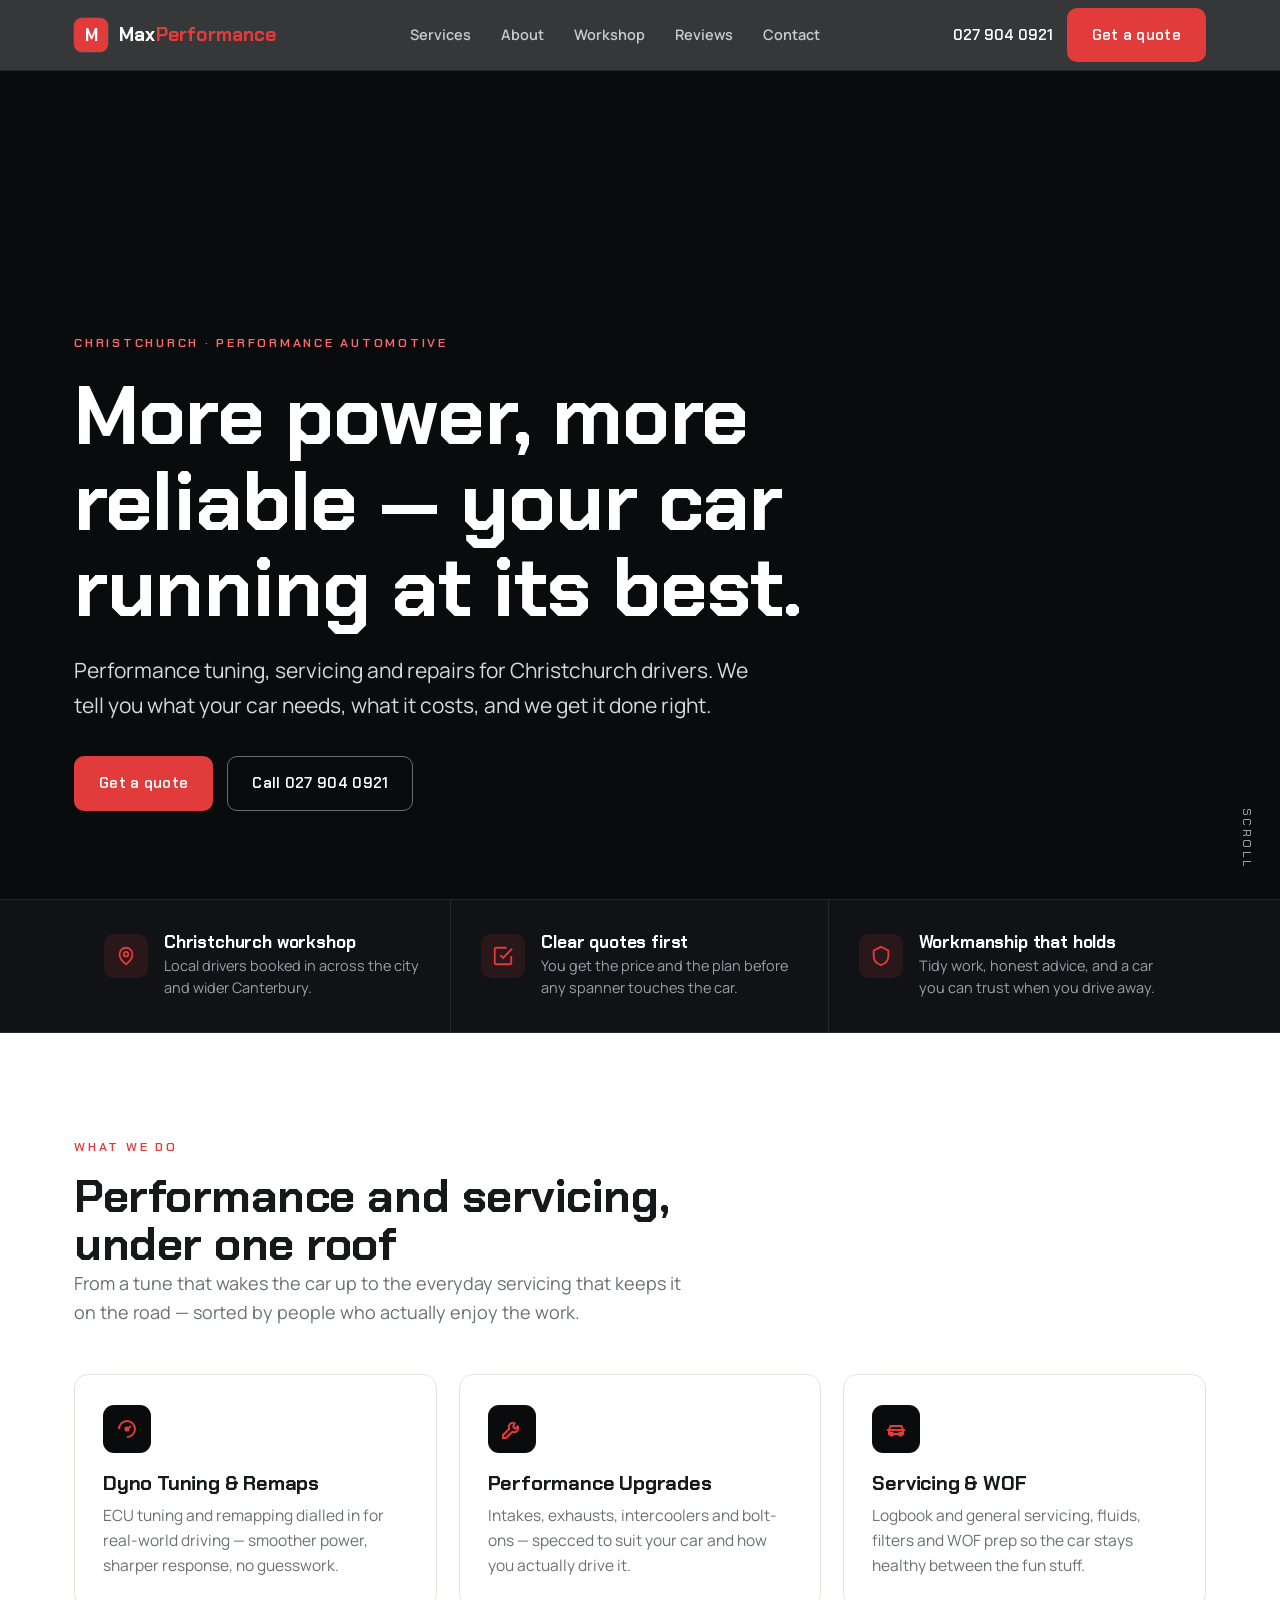
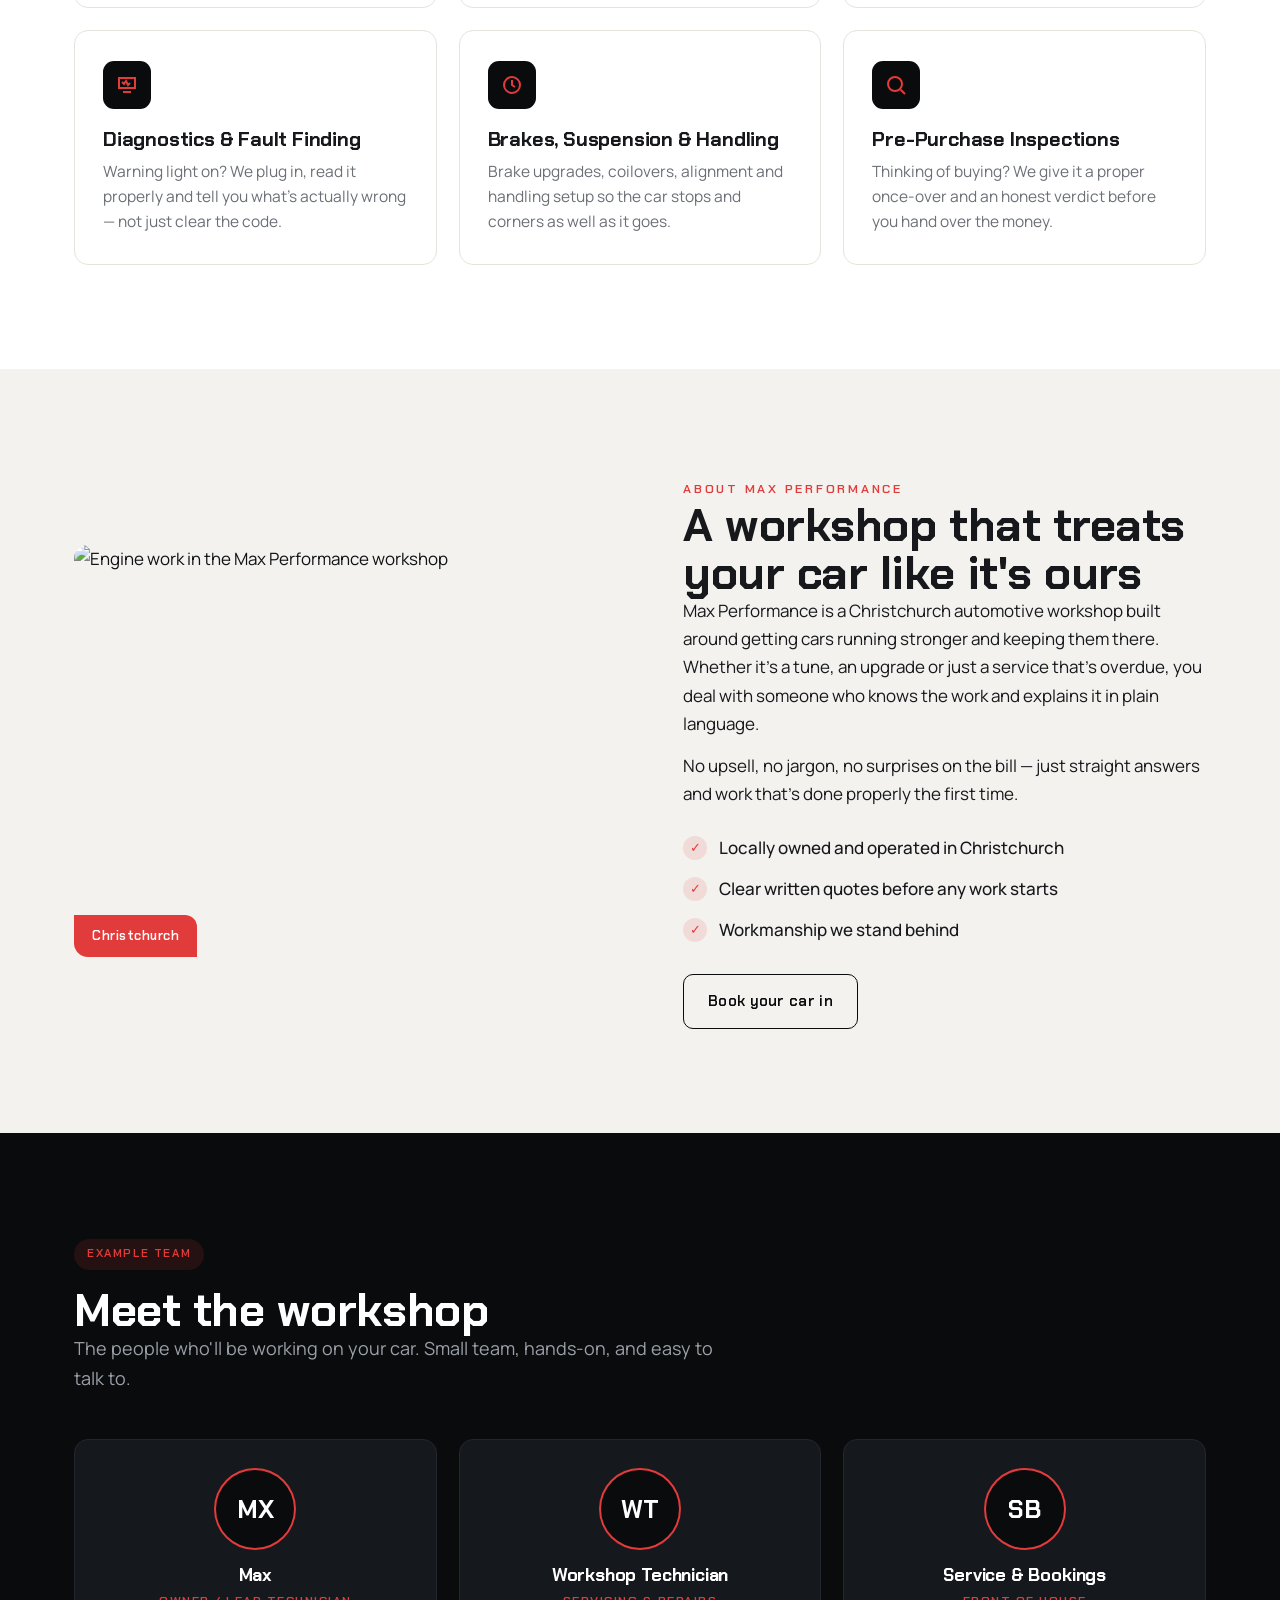
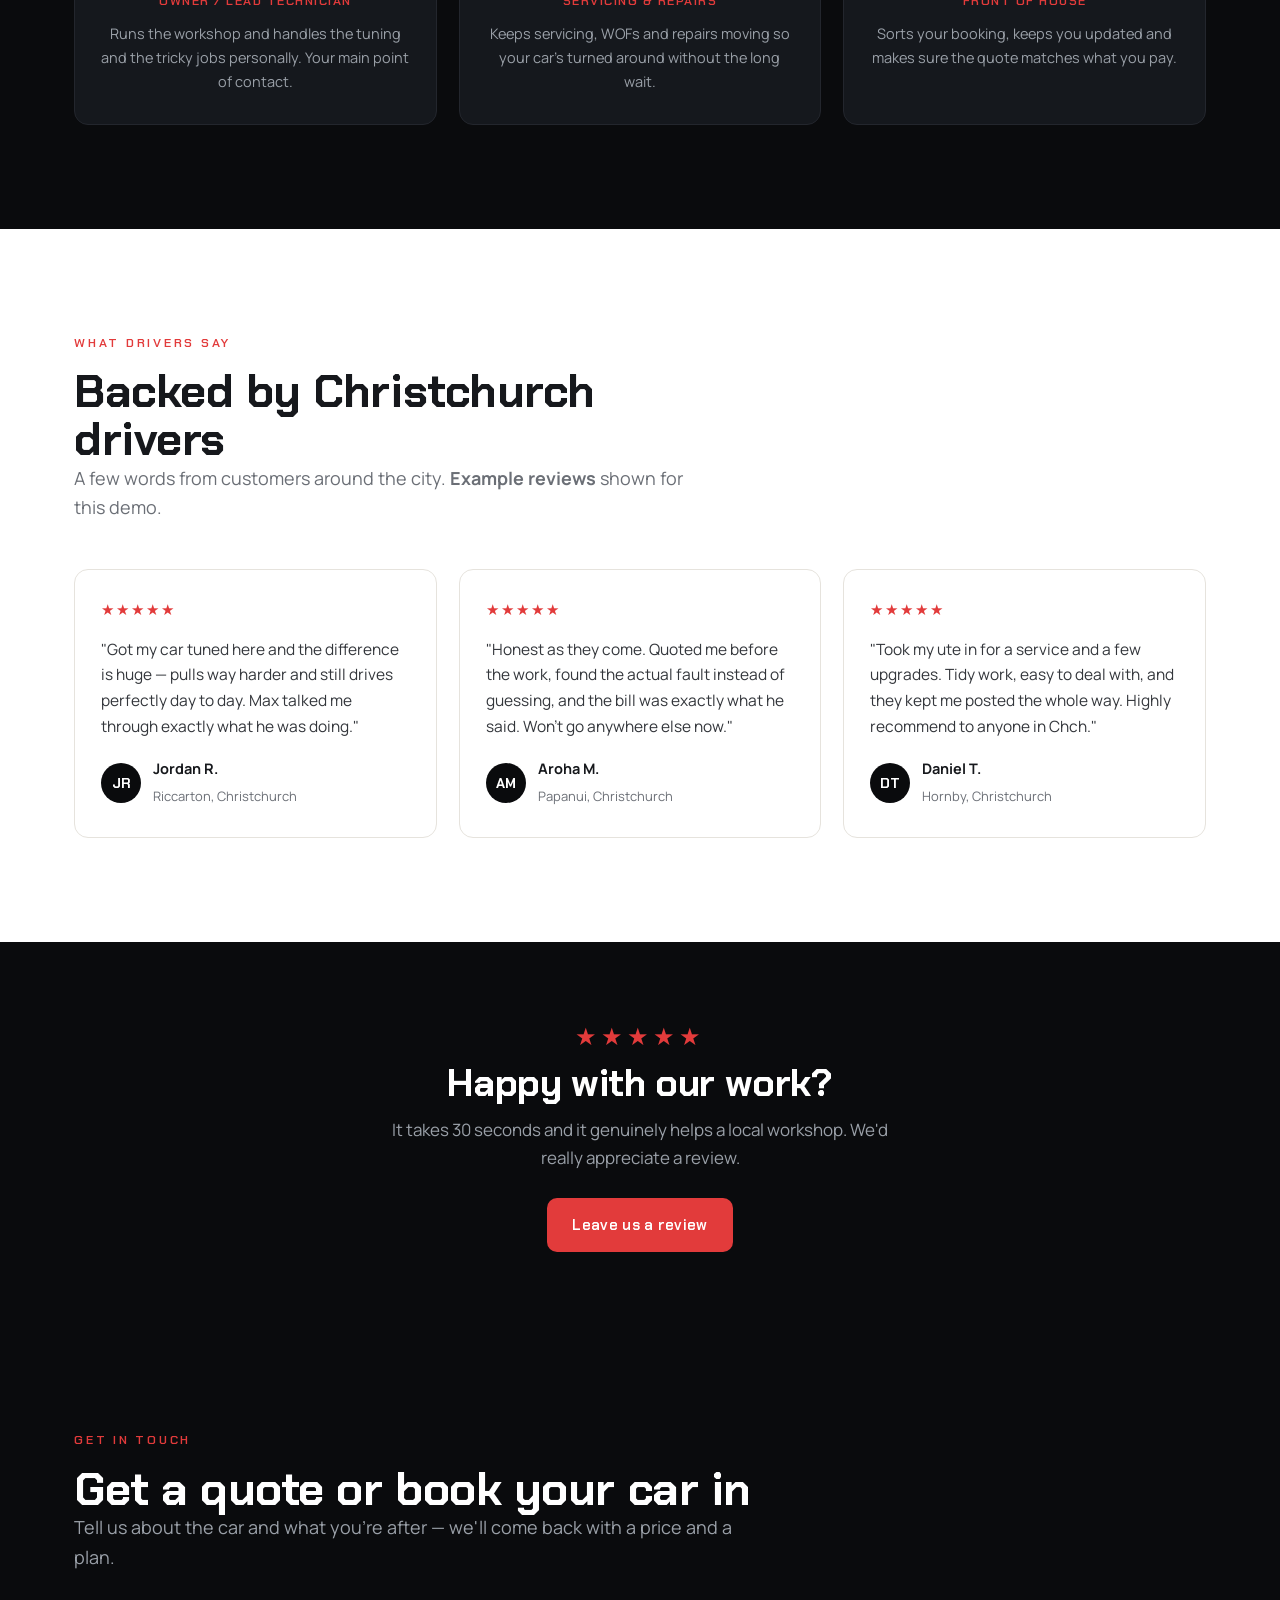
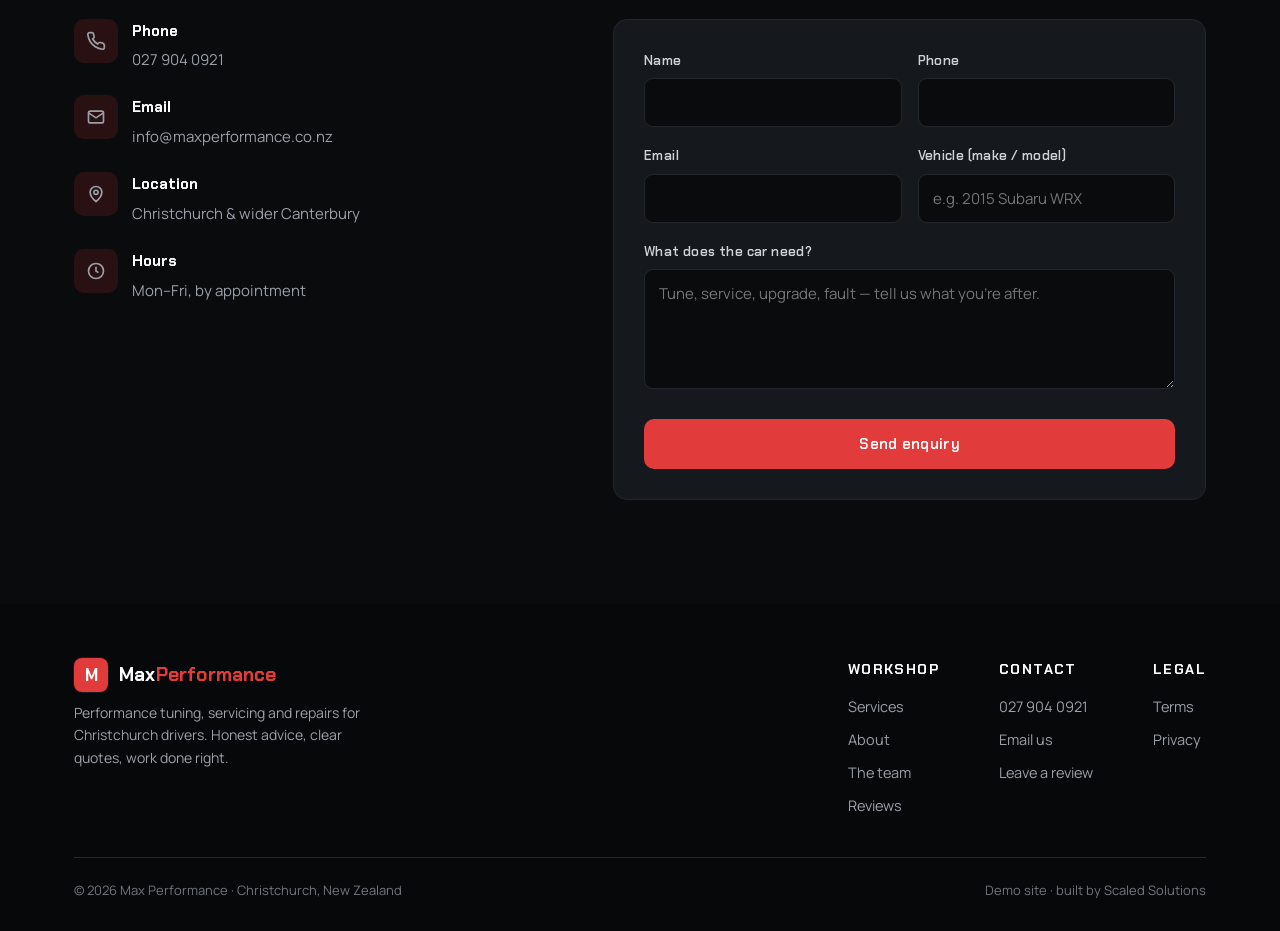
==== commit 6ca935be: "Rebuild: Max Performance — Premium archetype, Chakra Petch + Manrope Co-Authored-By: Claude Opus 4.8" ====
--- a/index.html
+++ b/index.html
@@ -1,366 +1,302 @@
 <!DOCTYPE html>
 <html lang="en-NZ">
 <head>
-<meta charset="UTF-8" />
-<meta name="viewport" content="width=device-width, initial-scale=1.0" />
-<title>Max Performance | Car Servicing & Performance Tuning, Christchurch</title>
-<meta name="description" content="Max Performance — Christchurch car servicing, diagnostics and performance tuning. Straight-up quotes, quality parts, work explained in plain English. Book your car in today." />
-<meta name="theme-color" content="#0b0f16" />
-
-<!-- Open Graph -->
-<meta property="og:type" content="website" />
-<meta property="og:title" content="Max Performance | Car Servicing & Performance Tuning, Christchurch" />
-<meta property="og:description" content="Christchurch car servicing, diagnostics and performance tuning. Straight-up quotes, quality parts, work explained in plain English." />
-<meta property="og:image" content="https://images.unsplash.com/photo-1503376780353-7e6692767b70?auto=format&fit=crop&w=1200&q=80" />
-
-<link rel="icon" href="data:image/svg+xml,%3Csvg xmlns='http://www.w3.org/2000/svg' viewBox='0 0 100 100'%3E%3Crect width='100' height='100' rx='22' fill='%231763ff'/%3E%3Ctext x='50' y='72' font-family='Arial Black,Arial' font-size='62' font-weight='900' fill='white' text-anchor='middle'%3EM%3C/text%3E%3C/svg%3E" />
-
-<link rel="preconnect" href="https://fonts.googleapis.com" />
-<link rel="preconnect" href="https://fonts.gstatic.com" crossorigin />
-<link href="https://fonts.googleapis.com/css2?family=Anton&family=DM+Sans:opsz,wght@9..40,400;9..40,500;9..40,600;9..40,700&display=swap" rel="stylesheet" />
-<link rel="stylesheet" href="styles.css" />
+<meta charset="UTF-8">
+<meta name="viewport" content="width=device-width, initial-scale=1.0">
+<title>Max Performance | Performance Tuning &amp; Auto Servicing, Christchurch</title>
+<meta name="description" content="Max Performance — performance tuning, servicing and repairs for Christchurch drivers. Dyno tuning, upgrades, WOF and diagnostics with clear quotes and honest workmanship. Call +64 27 904 0921.">
+<link rel="icon" href="favicon.svg" type="image/svg+xml">
+<meta property="og:title" content="Max Performance | Performance Tuning &amp; Auto Servicing, Christchurch">
+<meta property="og:description" content="Performance tuning, servicing and repairs done right — Christchurch. Clear quotes, honest workmanship.">
+<meta property="og:type" content="website">
+<meta property="og:image" content="https://images.unsplash.com/photo-1503376780353-7e6692767b70?w=1200&q=70">
+<link rel="preconnect" href="https://fonts.googleapis.com">
+<link rel="preconnect" href="https://fonts.gstatic.com" crossorigin>
+<link href="https://fonts.googleapis.com/css2?family=Chakra+Petch:wght@500;600;700&family=Manrope:wght@400;500;600;700&display=swap" rel="stylesheet">
+<link rel="stylesheet" href="styles.css">
 </head>
 <body>
 
-<!-- Intro overlay -->
-<div class="intro" aria-hidden="true">
-  <div class="intro-mark">MAX<span class="dot"></span>PERFORMANCE</div>
-</div>
-
-<!-- Nav -->
+<!-- NAV -->
 <header class="nav">
-  <div class="wrap nav-inner">
-    <a href="index.html" class="brand">
+  <div class="wrap">
+    <a class="brand" href="index.html">
       <span class="mark">M</span>
-      <span>Max Performance<small>CHRISTCHURCH</small></span>
+      <b>Max<span>Performance</span></b>
     </a>
-    <nav class="nav-links" aria-label="Primary">
-      <a class="lnk" href="#services">Services</a>
-      <a class="lnk" href="#about">About</a>
-      <a class="lnk" href="#crew">The Team</a>
-      <a class="lnk" href="#reviews">Reviews</a>
-      <a class="lnk" href="review.html">Leave a Review</a>
-      <a class="btn btn-primary nav-phone" href="tel:+64279040921">
-        <svg viewBox="0 0 24 24" fill="none" stroke="currentColor" stroke-width="2"><path d="M22 16.9v3a2 2 0 0 1-2.2 2 19.8 19.8 0 0 1-8.6-3.1 19.5 19.5 0 0 1-6-6 19.8 19.8 0 0 1-3.1-8.7A2 2 0 0 1 4.1 2h3a2 2 0 0 1 2 1.7c.1 1 .4 2 .7 2.9a2 2 0 0 1-.5 2.1L8.1 9.9a16 16 0 0 0 6 6l1.2-1.2a2 2 0 0 1 2.1-.5c.9.3 1.9.6 2.9.7a2 2 0 0 1 1.7 2Z"/></svg>
-        027 904 0921
-      </a>
+    <nav class="nav-links">
+      <a href="#services">Services</a>
+      <a href="#about">About</a>
+      <a href="#crew">Workshop</a>
+      <a href="#reviews">Reviews</a>
+      <a href="#contact">Contact</a>
     </nav>
-    <button class="nav-toggle" aria-label="Menu"><span></span><span></span><span></span></button>
+    <div class="nav-cta">
+      <a class="nav-phone" href="tel:+64279040921">027 904 0921</a>
+      <a class="btn btn--accent" href="#contact">Get a quote</a>
+    </div>
   </div>
 </header>
 
-<!-- Hero -->
+<!-- HERO -->
 <section class="hero" id="top">
-  <div class="hero-slides">
-    <div class="hero-slide active" style="background-image:url('https://images.unsplash.com/photo-1503376780353-7e6692767b70?auto=format&fit=crop&w=1900&q=80')"></div>
-    <div class="hero-slide" style="background-image:url('https://images.unsplash.com/photo-1605559424843-9e4c228bf1c2?auto=format&fit=crop&w=1900&q=80')"></div>
-    <div class="hero-slide" style="background-image:url('https://images.unsplash.com/photo-1486262715619-67b85e0b08d3?auto=format&fit=crop&w=1900&q=80')"></div>
-  </div>
-  <div class="hero-overlay"></div>
-  <div class="wrap hero-inner">
-    <span class="eyebrow hero-eyebrow">Christchurch · Servicing & Performance</span>
-    <h1>Your car, running <span class="hl">stronger</span> &amp; serviced right.</h1>
-    <p class="lead">From honest logbook servicing to proper performance tuning — Max Performance keeps Christchurch cars running their best, with straight-up quotes and work explained in plain English.</p>
+  <div class="hero-slides" aria-hidden="true">
+    <div class="hero-slide is-active" style="background-image:url('https://images.unsplash.com/photo-1503376780353-7e6692767b70?w=1900&q=75&auto=format&fit=crop')"></div>
+    <div class="hero-slide" style="background-image:url('https://images.unsplash.com/photo-1605559424843-9e4c228bf1c2?w=1900&q=75&auto=format&fit=crop')"></div>
+    <div class="hero-slide" style="background-image:url('https://images.unsplash.com/photo-1571607388263-1044f9ea01dd?w=1900&q=75&auto=format&fit=crop')"></div>
+  </div>
+  <div class="hero-inner">
+    <span class="eyebrow">Christchurch · Performance Automotive</span>
+    <h1>More power, more reliable — your car running at its best.</h1>
+    <p class="sub">Performance tuning, servicing and repairs for Christchurch drivers. We tell you what your car needs, what it costs, and we get it done right.</p>
     <div class="hero-cta">
-      <a href="#contact" class="btn btn-primary">Book your car in
-        <svg viewBox="0 0 24 24" fill="none" stroke="currentColor" stroke-width="2"><path d="M5 12h14M13 6l6 6-6 6"/></svg>
-      </a>
-      <a href="tel:+64279040921" class="btn btn-ghost">Call 027 904 0921</a>
-    </div>
-    <div class="hero-meta">
-      <div><div class="n">Honest</div><div class="l">Quotes upfront</div></div>
-      <div><div class="n">Quality</div><div class="l">Parts &amp; workmanship</div></div>
-      <div><div class="n">Local</div><div class="l">Christchurch based</div></div>
-    </div>
-  </div>
-  <div class="scroll-hint"><span>Scroll</span><span class="bar"></span></div>
-</section>
-
-<!-- Trust strip -->
+      <a class="btn btn--accent" href="#contact">Get a quote</a>
+      <a class="btn btn--ghost" href="tel:+64279040921">Call 027 904 0921</a>
+    </div>
+  </div>
+  <span class="scroll-cue">Scroll</span>
+</section>
+
+<!-- TRUST STRIP -->
 <section class="trust">
-  <div class="wrap trust-grid">
-    <div class="trust-item reveal">
-      <div class="trust-ic"><svg viewBox="0 0 24 24" fill="none" stroke="currentColor" stroke-width="2"><path d="M21 10c0 7-9 12-9 12s-9-5-9-12a9 9 0 0 1 18 0Z"/><circle cx="12" cy="10" r="3"/></svg></div>
-      <div><h3>Christchurch local</h3><p>Easy to find, easy to deal with, and just down the road when you need us.</p></div>
-    </div>
-    <div class="trust-item reveal d1">
-      <div class="trust-ic"><svg viewBox="0 0 24 24" fill="none" stroke="currentColor" stroke-width="2"><path d="M14 2H6a2 2 0 0 0-2 2v16a2 2 0 0 0 2 2h12a2 2 0 0 0 2-2V8z"/><path d="M14 2v6h6"/><path d="M9 13h6M9 17h4"/></svg></div>
-      <div><h3>Straight-up quotes</h3><p>You'll know the cost before we start. No surprises bolted on at the end.</p></div>
-    </div>
-    <div class="trust-item reveal d2">
-      <div class="trust-ic"><svg viewBox="0 0 24 24" fill="none" stroke="currentColor" stroke-width="2"><path d="M14.7 6.3a4 4 0 0 0-5.4 5.4l-6 6a2 2 0 1 0 2.8 2.8l6-6a4 4 0 0 0 5.4-5.4l-2.3 2.3-2.1-.7-.7-2.1z"/></svg></div>
-      <div><h3>Done properly</h3><p>Quality parts, the right tools, and the job explained in plain English.</p></div>
-    </div>
-  </div>
-</section>
-
-<!-- Services -->
+  <div class="wrap">
+    <div class="grid">
+      <div class="item">
+        <span class="ico"><svg width="22" height="22" viewBox="0 0 24 24" fill="none" stroke="currentColor" stroke-width="2"><path d="M12 21s-7-5.3-7-11a7 7 0 0 1 14 0c0 5.7-7 11-7 11z"/><circle cx="12" cy="10" r="2.5"/></svg></span>
+        <div><h4>Christchurch workshop</h4><p>Local drivers booked in across the city and wider Canterbury.</p></div>
+      </div>
+      <div class="item">
+        <span class="ico"><svg width="22" height="22" viewBox="0 0 24 24" fill="none" stroke="currentColor" stroke-width="2"><path d="M9 11l3 3L22 4"/><path d="M21 12v7a2 2 0 0 1-2 2H5a2 2 0 0 1-2-2V5a2 2 0 0 1 2-2h11"/></svg></span>
+        <div><h4>Clear quotes first</h4><p>You get the price and the plan before any spanner touches the car.</p></div>
+      </div>
+      <div class="item">
+        <span class="ico"><svg width="22" height="22" viewBox="0 0 24 24" fill="none" stroke="currentColor" stroke-width="2"><path d="M12 2l8 4v6c0 5-3.4 8.5-8 10-4.6-1.5-8-5-8-10V6z"/></svg></span>
+        <div><h4>Workmanship that holds</h4><p>Tidy work, honest advice, and a car you can trust when you drive away.</p></div>
+      </div>
+    </div>
+  </div>
+</section>
+
+<!-- SERVICES -->
 <section class="section" id="services">
   <div class="wrap">
     <div class="sec-head reveal">
       <span class="eyebrow">What we do</span>
-      <h2>Servicing &amp; performance, sorted under one roof.</h2>
-      <p>Whether it's a routine service, a warrant, or pulling more out of your engine — we look after the lot, on cars of all makes.</p>
+      <h2>Performance and servicing, under one roof</h2>
+      <p class="lead">From a tune that wakes the car up to the everyday servicing that keeps it on the road — sorted by people who actually enjoy the work.</p>
     </div>
     <div class="cards">
-      <div class="card reveal">
-        <div class="ic"><svg viewBox="0 0 24 24" fill="none" stroke="currentColor" stroke-width="2"><path d="M12 2v4M12 18v4M4.9 4.9l2.8 2.8M16.3 16.3l2.8 2.8M2 12h4M18 12h4M4.9 19.1l2.8-2.8M16.3 7.7l2.8-2.8"/><circle cx="12" cy="12" r="3.5"/></svg></div>
-        <h3>Logbook &amp; General Servicing</h3>
-        <p>Oil, filters, fluids and a full health check to keep your car reliable and your warranty intact.</p>
-        <span class="more">Most makes &amp; models</span>
-      </div>
-      <div class="card reveal d1">
-        <div class="ic"><svg viewBox="0 0 24 24" fill="none" stroke="currentColor" stroke-width="2"><path d="M13 2 3 14h7l-1 8 10-12h-7l1-8z"/></svg></div>
-        <h3>Performance Tuning &amp; Upgrades</h3>
-        <p>ECU tuning, intakes, exhausts and supporting mods — set up properly for power you can actually use.</p>
-        <span class="more">Petrol &amp; diesel</span>
-      </div>
-      <div class="card reveal d2">
-        <div class="ic"><svg viewBox="0 0 24 24" fill="none" stroke="currentColor" stroke-width="2"><rect x="2" y="7" width="20" height="14" rx="2"/><path d="M6 7V5a2 2 0 0 1 2-2h8a2 2 0 0 1 2 2v2"/><path d="M6 12h.01M10 12h4"/></svg></div>
-        <h3>Diagnostics &amp; Auto Electrical</h3>
-        <p>Warning light on? We scan it, trace the actual fault, and tell you what it really needs — not guesswork.</p>
-        <span class="more">Fault finding</span>
-      </div>
-      <div class="card reveal">
-        <div class="ic"><svg viewBox="0 0 24 24" fill="none" stroke="currentColor" stroke-width="2"><circle cx="12" cy="12" r="9"/><circle cx="12" cy="12" r="3.5"/><path d="M12 3v4M12 17v4M3 12h4M17 12h4"/></svg></div>
-        <h3>Brakes, Suspension &amp; Steering</h3>
-        <p>Pads, discs, shocks and alignment done right, so the car stops straight and handles the way it should.</p>
-        <span class="more">Safety first</span>
-      </div>
-      <div class="card reveal d1">
-        <div class="ic"><svg viewBox="0 0 24 24" fill="none" stroke="currentColor" stroke-width="2"><path d="M9 11l3 3L22 4"/><path d="M21 12v7a2 2 0 0 1-2 2H5a2 2 0 0 1-2-2V5a2 2 0 0 1 2-2h11"/></svg></div>
-        <h3>WOF Inspections &amp; Repairs</h3>
-        <p>Warrant of Fitness checks, and if something fails we'll quote the repair before any work goes ahead.</p>
-        <span class="more">Pass with confidence</span>
-      </div>
-      <div class="card reveal d2">
-        <div class="ic"><svg viewBox="0 0 24 24" fill="none" stroke="currentColor" stroke-width="2"><path d="M14.7 6.3a4 4 0 0 0-5.4 5.4l-6 6a2 2 0 1 0 2.8 2.8l6-6a4 4 0 0 0 5.4-5.4l-2.3 2.3-2.1-.7-.7-2.1z"/></svg></div>
-        <h3>Engine Work &amp; Rebuilds</h3>
-        <p>From timing belts to bigger engine jobs — diagnosed honestly and built back to last.</p>
-        <span class="more">Workmanship guaranteed</span>
-      </div>
-    </div>
-  </div>
-</section>
-
-<!-- About -->
-<section class="section bone" id="about">
+      <article class="card reveal">
+        <span class="ico"><svg width="24" height="24" viewBox="0 0 24 24" fill="none" stroke="currentColor" stroke-width="2"><path d="M12 20a8 8 0 1 0-8-8"/><path d="M12 12l4-3"/><circle cx="12" cy="12" r="1.6" fill="currentColor"/></svg></span>
+        <h3>Dyno Tuning &amp; Remaps</h3>
+        <p>ECU tuning and remapping dialled in for real-world driving — smoother power, sharper response, no guesswork.</p>
+      </article>
+      <article class="card reveal">
+        <span class="ico"><svg width="24" height="24" viewBox="0 0 24 24" fill="none" stroke="currentColor" stroke-width="2"><path d="M14.7 6.3a4 4 0 0 0-5.4 5.4L3 18v3h3l6.3-6.3a4 4 0 0 0 5.4-5.4l-2.5 2.5-2.1-2.1z"/></svg></span>
+        <h3>Performance Upgrades</h3>
+        <p>Intakes, exhausts, intercoolers and bolt-ons — specced to suit your car and how you actually drive it.</p>
+      </article>
+      <article class="card reveal">
+        <span class="ico"><svg width="24" height="24" viewBox="0 0 24 24" fill="none" stroke="currentColor" stroke-width="2"><path d="M3 13h2l1.5-4h11L19 13h2"/><path d="M5 17h14v-4H5z"/><circle cx="7.5" cy="17" r="1.6"/><circle cx="16.5" cy="17" r="1.6"/></svg></span>
+        <h3>Servicing &amp; WOF</h3>
+        <p>Logbook and general servicing, fluids, filters and WOF prep so the car stays healthy between the fun stuff.</p>
+      </article>
+      <article class="card reveal">
+        <span class="ico"><svg width="24" height="24" viewBox="0 0 24 24" fill="none" stroke="currentColor" stroke-width="2"><path d="M4 5h16v10H4z"/><path d="M8 19h8"/><path d="M7 9l2 2 2-3 2 4 2-2"/></svg></span>
+        <h3>Diagnostics &amp; Fault Finding</h3>
+        <p>Warning light on? We plug in, read it properly and tell you what's actually wrong — not just clear the code.</p>
+      </article>
+      <article class="card reveal">
+        <span class="ico"><svg width="24" height="24" viewBox="0 0 24 24" fill="none" stroke="currentColor" stroke-width="2"><circle cx="12" cy="12" r="8"/><path d="M12 7v5l3 2"/></svg></span>
+        <h3>Brakes, Suspension &amp; Handling</h3>
+        <p>Brake upgrades, coilovers, alignment and handling setup so the car stops and corners as well as it goes.</p>
+      </article>
+      <article class="card reveal">
+        <span class="ico"><svg width="24" height="24" viewBox="0 0 24 24" fill="none" stroke="currentColor" stroke-width="2"><path d="M21 21l-4.3-4.3"/><circle cx="11" cy="11" r="7"/></svg></span>
+        <h3>Pre-Purchase Inspections</h3>
+        <p>Thinking of buying? We give it a proper once-over and an honest verdict before you hand over the money.</p>
+      </article>
+    </div>
+  </div>
+</section>
+
+<!-- ABOUT -->
+<section class="section section--bone about" id="about">
   <div class="wrap split">
-    <div class="about-media reveal">
-      <img src="https://images.unsplash.com/photo-1487754180451-c456f719a1fc?auto=format&fit=crop&w=950&q=80" width="950" height="713" loading="lazy" alt="Inside the Max Performance workshop in Christchurch" />
-      <div class="corner-tag"><div class="big">All makes</div><div class="sm">Welcome in the workshop</div></div>
-    </div>
-    <div class="about-copy reveal d1">
+    <div class="about-img reveal">
+      <img src="https://images.unsplash.com/photo-1486262715619-67b85e0b08d3?w=1100&q=75&auto=format&fit=crop" alt="Engine work in the Max Performance workshop" width="1100" height="825" loading="lazy">
+      <span class="corner-tag">Christchurch</span>
+    </div>
+    <div class="reveal">
       <span class="eyebrow">About Max Performance</span>
-      <h2>A Christchurch workshop that treats your car like its own.</h2>
-      <p>Max Performance is a local Christchurch workshop covering everything from everyday servicing and warrants through to performance tuning and engine work. The aim is simple — do the job properly, charge a fair price, and explain what's going on so you can make the call.</p>
-      <p>No upselling you on things you don't need, no jargon, and no surprise bills. Just solid work on cars of all makes and models, from daily drivers to weekend projects.</p>
+      <h2>A workshop that treats your car like it's ours</h2>
+      <p>Max Performance is a Christchurch automotive workshop built around getting cars running stronger and keeping them there. Whether it's a tune, an upgrade or just a service that's overdue, you deal with someone who knows the work and explains it in plain language.</p>
+      <p>No upsell, no jargon, no surprises on the bill — just straight answers and work that's done properly the first time.</p>
       <ul class="checklist">
-        <li><span class="tick"><svg viewBox="0 0 24 24" fill="none" stroke="currentColor" stroke-width="3"><path d="M5 12l5 5L20 6"/></svg></span><span>Locally owned and operated in Christchurch</span></li>
-        <li><span class="tick"><svg viewBox="0 0 24 24" fill="none" stroke="currentColor" stroke-width="3"><path d="M5 12l5 5L20 6"/></svg></span><span>Clear quotes before any work starts<small>You approve the cost, then we get into it.</small></span></li>
-        <li><span class="tick"><svg viewBox="0 0 24 24" fill="none" stroke="currentColor" stroke-width="3"><path d="M5 12l5 5L20 6"/></svg></span><span>Quality parts &amp; workmanship guaranteed</span></li>
+        <li><span class="tick">✓</span> Locally owned and operated in Christchurch</li>
+        <li><span class="tick">✓</span> Clear written quotes before any work starts</li>
+        <li><span class="tick">✓</span> Workmanship we stand behind</li>
       </ul>
-      <a href="#contact" class="btn btn-dark" style="margin-top:28px;">Get a quote
-        <svg viewBox="0 0 24 24" fill="none" stroke="currentColor" stroke-width="2"><path d="M5 12h14M13 6l6 6-6 6"/></svg>
-      </a>
-    </div>
-  </div>
-</section>
-
-<!-- Crew -->
-<section class="section dark" id="crew">
-  <div class="wrap">
-    <div class="sec-head center reveal">
+      <a class="btn btn--dark" href="#contact">Book your car in</a>
+    </div>
+  </div>
+</section>
+
+<!-- CREW -->
+<section class="section section--ink" id="crew">
+  <div class="wrap">
+    <div class="sec-head reveal" style="max-width:none">
       <span class="badge">Example team</span>
-      <h2>The people on the tools.</h2>
-      <p>A small, hands-on crew — so the person who quotes your car is the one who works on it.</p>
-    </div>
-    <div class="crew">
-      <div class="crew-card reveal">
-        <div class="avatar">MP</div>
-        <h3>Workshop Owner</h3>
-        <div class="role">Owner / Lead Technician</div>
-        <p>Runs the workshop and handles the bigger diagnostic and performance jobs from start to finish.</p>
-      </div>
-      <div class="crew-card reveal d1">
-        <div class="avatar">QT</div>
-        <h3>Qualified Technician</h3>
-        <div class="role">Servicing &amp; Repairs</div>
-        <p>Day-to-day servicing, warrants, brakes and the steady stream of jobs that keep cars on the road.</p>
-      </div>
-      <div class="crew-card reveal d2">
+      <h2 style="color:#fff">Meet the workshop</h2>
+      <p class="lead">The people who'll be working on your car. Small team, hands-on, and easy to talk to.</p>
+    </div>
+    <div class="crew-grid">
+      <article class="crew-card reveal">
+        <div class="avatar">MX</div>
+        <h3>Max</h3>
+        <div class="role-sub">Owner / Lead Technician</div>
+        <p>Runs the workshop and handles the tuning and the tricky jobs personally. Your main point of contact.</p>
+      </article>
+      <article class="crew-card reveal">
+        <div class="avatar">WT</div>
+        <h3>Workshop Technician</h3>
+        <div class="role-sub">Servicing &amp; Repairs</div>
+        <p>Keeps servicing, WOFs and repairs moving so your car's turned around without the long wait.</p>
+      </article>
+      <article class="crew-card reveal">
         <div class="avatar">SB</div>
         <h3>Service &amp; Bookings</h3>
-        <div class="role">Front Desk</div>
-        <p>Your first point of contact — gets you booked in, keeps you updated, and explains the quote.</p>
-      </div>
-    </div>
-  </div>
-</section>
-
-<!-- Reviews -->
+        <div class="role-sub">Front of House</div>
+        <p>Sorts your booking, keeps you updated and makes sure the quote matches what you pay.</p>
+      </article>
+    </div>
+  </div>
+</section>
+
+<!-- REVIEWS -->
 <section class="section" id="reviews">
   <div class="wrap">
     <div class="sec-head reveal">
-      <span class="badge">Example reviews</span>
-      <h2>What Christchurch drivers say.</h2>
-      <p>A sample of the kind of feedback a workshop like this earns. Real reviews appear here once your Google profile is connected.</p>
+      <span class="eyebrow">What drivers say</span>
+      <h2>Backed by Christchurch drivers</h2>
+      <p class="lead">A few words from customers around the city. <strong>Example reviews</strong> shown for this demo.</p>
     </div>
     <div class="reviews">
-      <div class="review-card reveal">
-        <div class="stars" aria-label="5 out of 5 stars">
-          <svg viewBox="0 0 24 24" fill="currentColor"><path d="M12 2l3 6.5 7 .6-5.3 4.6 1.6 6.8L12 17.3 5.7 20.5l1.6-6.8L2 9.1l7-.6z"/></svg><svg viewBox="0 0 24 24" fill="currentColor"><path d="M12 2l3 6.5 7 .6-5.3 4.6 1.6 6.8L12 17.3 5.7 20.5l1.6-6.8L2 9.1l7-.6z"/></svg><svg viewBox="0 0 24 24" fill="currentColor"><path d="M12 2l3 6.5 7 .6-5.3 4.6 1.6 6.8L12 17.3 5.7 20.5l1.6-6.8L2 9.1l7-.6z"/></svg><svg viewBox="0 0 24 24" fill="currentColor"><path d="M12 2l3 6.5 7 .6-5.3 4.6 1.6 6.8L12 17.3 5.7 20.5l1.6-6.8L2 9.1l7-.6z"/></svg><svg viewBox="0 0 24 24" fill="currentColor"><path d="M12 2l3 6.5 7 .6-5.3 4.6 1.6 6.8L12 17.3 5.7 20.5l1.6-6.8L2 9.1l7-.6z"/></svg>
-        </div>
-        <p>"Booked in for a service and a noise I couldn't figure out. Found the actual problem, quoted it before doing anything, and the car feels brand new. Honest blokes."</p>
-        <div class="reviewer"><span class="ra">DT</span><span><span class="rn">Dave Thompson</span><br><span class="rl">Riccarton, Christchurch</span></span></div>
-      </div>
-      <div class="review-card reveal d1">
-        <div class="stars" aria-label="5 out of 5 stars">
-          <svg viewBox="0 0 24 24" fill="currentColor"><path d="M12 2l3 6.5 7 .6-5.3 4.6 1.6 6.8L12 17.3 5.7 20.5l1.6-6.8L2 9.1l7-.6z"/></svg><svg viewBox="0 0 24 24" fill="currentColor"><path d="M12 2l3 6.5 7 .6-5.3 4.6 1.6 6.8L12 17.3 5.7 20.5l1.6-6.8L2 9.1l7-.6z"/></svg><svg viewBox="0 0 24 24" fill="currentColor"><path d="M12 2l3 6.5 7 .6-5.3 4.6 1.6 6.8L12 17.3 5.7 20.5l1.6-6.8L2 9.1l7-.6z"/></svg><svg viewBox="0 0 24 24" fill="currentColor"><path d="M12 2l3 6.5 7 .6-5.3 4.6 1.6 6.8L12 17.3 5.7 20.5l1.6-6.8L2 9.1l7-.6z"/></svg><svg viewBox="0 0 24 24" fill="currentColor"><path d="M12 2l3 6.5 7 .6-5.3 4.6 1.6 6.8L12 17.3 5.7 20.5l1.6-6.8L2 9.1l7-.6z"/></svg>
-        </div>
-        <p>"Had a few mods fitted and tuned. Took the time to explain what each part actually does and didn't try to sell me stuff I didn't need. Drives so much better now."</p>
-        <div class="reviewer"><span class="ra">HB</span><span><span class="rn">Hayley Brooks</span><br><span class="rl">Halswell, Christchurch</span></span></div>
-      </div>
-      <div class="review-card reveal d2">
-        <div class="stars" aria-label="5 out of 5 stars">
-          <svg viewBox="0 0 24 24" fill="currentColor"><path d="M12 2l3 6.5 7 .6-5.3 4.6 1.6 6.8L12 17.3 5.7 20.5l1.6-6.8L2 9.1l7-.6z"/></svg><svg viewBox="0 0 24 24" fill="currentColor"><path d="M12 2l3 6.5 7 .6-5.3 4.6 1.6 6.8L12 17.3 5.7 20.5l1.6-6.8L2 9.1l7-.6z"/></svg><svg viewBox="0 0 24 24" fill="currentColor"><path d="M12 2l3 6.5 7 .6-5.3 4.6 1.6 6.8L12 17.3 5.7 20.5l1.6-6.8L2 9.1l7-.6z"/></svg><svg viewBox="0 0 24 24" fill="currentColor"><path d="M12 2l3 6.5 7 .6-5.3 4.6 1.6 6.8L12 17.3 5.7 20.5l1.6-6.8L2 9.1l7-.6z"/></svg><svg viewBox="0 0 24 24" fill="currentColor"><path d="M12 2l3 6.5 7 .6-5.3 4.6 1.6 6.8L12 17.3 5.7 20.5l1.6-6.8L2 9.1l7-.6z"/></svg>
-        </div>
-        <p>"Warrant failed somewhere else and they made it sound like a fortune. Max Performance quoted it fair, sorted it same week, and passed it no dramas."</p>
-        <div class="reviewer"><span class="ra">SF</span><span><span class="rn">Sione Faleolo</span><br><span class="rl">Hornby, Christchurch</span></span></div>
-      </div>
-    </div>
-  </div>
-</section>
-
-<!-- Review funnel banner -->
+      <article class="review reveal">
+        <div class="stars">★★★★★</div>
+        <p>"Got my car tuned here and the difference is huge — pulls way harder and still drives perfectly day to day. Max talked me through exactly what he was doing."</p>
+        <div class="who"><span class="ini">JR</span><div><b>Jordan R.</b><span>Riccarton, Christchurch</span></div></div>
+      </article>
+      <article class="review reveal">
+        <div class="stars">★★★★★</div>
+        <p>"Honest as they come. Quoted me before the work, found the actual fault instead of guessing, and the bill was exactly what he said. Won't go anywhere else now."</p>
+        <div class="who"><span class="ini">AM</span><div><b>Aroha M.</b><span>Papanui, Christchurch</span></div></div>
+      </article>
+      <article class="review reveal">
+        <div class="stars">★★★★★</div>
+        <p>"Took my ute in for a service and a few upgrades. Tidy work, easy to deal with, and they kept me posted the whole way. Highly recommend to anyone in Chch."</p>
+        <div class="who"><span class="ini">DT</span><div><b>Daniel T.</b><span>Hornby, Christchurch</span></div></div>
+      </article>
+    </div>
+  </div>
+</section>
+
+<!-- REVIEW FUNNEL BANNER -->
 <section class="funnel">
-  <div class="wrap funnel-inner">
-    <div class="reveal">
-      <span class="eyebrow hero-eyebrow">Happy with our work?</span>
-      <h2>Leave Max Performance a review.</h2>
-      <div class="stars" aria-hidden="true">
-        <svg viewBox="0 0 24 24" fill="currentColor"><path d="M12 2l3 6.5 7 .6-5.3 4.6 1.6 6.8L12 17.3 5.7 20.5l1.6-6.8L2 9.1l7-.6z"/></svg><svg viewBox="0 0 24 24" fill="currentColor"><path d="M12 2l3 6.5 7 .6-5.3 4.6 1.6 6.8L12 17.3 5.7 20.5l1.6-6.8L2 9.1l7-.6z"/></svg><svg viewBox="0 0 24 24" fill="currentColor"><path d="M12 2l3 6.5 7 .6-5.3 4.6 1.6 6.8L12 17.3 5.7 20.5l1.6-6.8L2 9.1l7-.6z"/></svg><svg viewBox="0 0 24 24" fill="currentColor"><path d="M12 2l3 6.5 7 .6-5.3 4.6 1.6 6.8L12 17.3 5.7 20.5l1.6-6.8L2 9.1l7-.6z"/></svg><svg viewBox="0 0 24 24" fill="currentColor"><path d="M12 2l3 6.5 7 .6-5.3 4.6 1.6 6.8L12 17.3 5.7 20.5l1.6-6.8L2 9.1l7-.6z"/></svg>
-      </div>
-    </div>
-    <a href="review.html" class="btn btn-primary reveal d1">Leave a review
-      <svg viewBox="0 0 24 24" fill="none" stroke="currentColor" stroke-width="2"><path d="M5 12h14M13 6l6 6-6 6"/></svg>
-    </a>
-  </div>
-</section>
-
-<!-- Contact -->
-<section class="section dark" id="contact">
-  <div class="wrap contact-grid">
-    <div class="contact-info reveal">
+  <div class="wrap">
+    <div class="stars">★★★★★</div>
+    <h2>Happy with our work?</h2>
+    <p>It takes 30 seconds and it genuinely helps a local workshop. We'd really appreciate a review.</p>
+    <a class="btn btn--accent" href="review.html">Leave us a review</a>
+  </div>
+</section>
+
+<!-- CONTACT -->
+<section class="section section--ink" id="contact">
+  <div class="wrap">
+    <div class="sec-head reveal" style="max-width:none">
       <span class="eyebrow">Get in touch</span>
-      <h2>Book your car in.</h2>
-      <p>Tell us about your car and what it needs. We'll come back with a clear quote and a time that suits.</p>
-      <div class="contact-list">
-        <a class="contact-row" href="tel:+64279040921">
-          <span class="ci"><svg viewBox="0 0 24 24" fill="none" stroke="currentColor" stroke-width="2"><path d="M22 16.9v3a2 2 0 0 1-2.2 2 19.8 19.8 0 0 1-8.6-3.1 19.5 19.5 0 0 1-6-6 19.8 19.8 0 0 1-3.1-8.7A2 2 0 0 1 4.1 2h3a2 2 0 0 1 2 1.7c.1 1 .4 2 .7 2.9a2 2 0 0 1-.5 2.1L8.1 9.9a16 16 0 0 0 6 6l1.2-1.2a2 2 0 0 1 2.1-.5c.9.3 1.9.6 2.9.7a2 2 0 0 1 1.7 2Z"/></svg></span>
-          <span><span class="cl">Phone</span><br><span class="cv">027 904 0921</span></span>
-        </a>
-        <a class="contact-row" href="mailto:maxwatson2xtra.co.nz">
-          <span class="ci"><svg viewBox="0 0 24 24" fill="none" stroke="currentColor" stroke-width="2"><rect x="2" y="4" width="20" height="16" rx="2"/><path d="m2 7 10 6 10-6"/></svg></span>
-          <span><span class="cl">Email</span><br><span class="cv">maxwatson2xtra.co.nz</span></span>
-        </a>
-        <div class="contact-row">
-          <span class="ci"><svg viewBox="0 0 24 24" fill="none" stroke="currentColor" stroke-width="2"><path d="M21 10c0 7-9 12-9 12s-9-5-9-12a9 9 0 0 1 18 0Z"/><circle cx="12" cy="10" r="3"/></svg></span>
-          <span><span class="cl">Location</span><br><span class="cv">Christchurch, New Zealand</span></span>
-        </div>
-        <div class="contact-row">
-          <span class="ci"><svg viewBox="0 0 24 24" fill="none" stroke="currentColor" stroke-width="2"><circle cx="12" cy="12" r="9"/><path d="M12 7v5l3 2"/></svg></span>
-          <span><span class="cl">Hours</span><br><span class="cv">Mon–Fri, by appointment</span></span>
-        </div>
-      </div>
-    </div>
-
-    <div class="form-card reveal d1">
-      <h3>Request a quote</h3>
-      <p class="sub">Fill this in and we'll be in touch shortly.</p>
-      <form action="https://formsubmit.co/maxwatson2xtra.co.nz" method="POST">
-        <input type="hidden" name="_subject" value="New quote request — Max Performance website" />
-        <input type="hidden" name="_template" value="table" />
-        <input type="hidden" name="_captcha" value="false" />
-        <div class="row-2">
-          <div class="field">
-            <label for="name">Name</label>
-            <input id="name" name="name" type="text" placeholder="Your name" required />
-          </div>
-          <div class="field">
-            <label for="phone">Phone</label>
-            <input id="phone" name="phone" type="tel" placeholder="Best contact number" required />
-          </div>
-        </div>
-        <div class="row-2">
-          <div class="field">
-            <label for="email">Email</label>
-            <input id="email" name="email" type="email" placeholder="you@email.co.nz" required />
-          </div>
-          <div class="field">
-            <label for="vehicle">Vehicle make &amp; model</label>
-            <input id="vehicle" name="vehicle" type="text" placeholder="e.g. 2014 Subaru Legacy" />
-          </div>
+      <h2 style="color:#fff">Get a quote or book your car in</h2>
+      <p class="lead">Tell us about the car and what you're after — we'll come back with a price and a plan.</p>
+    </div>
+    <div class="contact-grid">
+      <div class="contact-info reveal">
+        <div class="row">
+          <span class="ico"><svg width="20" height="20" viewBox="0 0 24 24" fill="none" stroke="currentColor" stroke-width="2"><path d="M22 16.9v3a2 2 0 0 1-2.2 2 19.8 19.8 0 0 1-8.6-3 19.5 19.5 0 0 1-6-6 19.8 19.8 0 0 1-3-8.6A2 2 0 0 1 4.1 2h3a2 2 0 0 1 2 1.7c.1.9.3 1.8.6 2.6a2 2 0 0 1-.5 2.1L8 9.6a16 16 0 0 0 6 6l1.2-1.2a2 2 0 0 1 2.1-.5c.8.3 1.7.5 2.6.6a2 2 0 0 1 1.7 2z"/></svg></span>
+          <div><b>Phone</b><a href="tel:+64279040921">027 904 0921</a></div>
+        </div>
+        <div class="row">
+          <span class="ico"><svg width="20" height="20" viewBox="0 0 24 24" fill="none" stroke="currentColor" stroke-width="2"><rect x="3" y="5" width="18" height="14" rx="2"/><path d="M3 7l9 6 9-6"/></svg></span>
+          <div><b>Email</b><a href="mailto:info@maxperformance.co.nz">info@maxperformance.co.nz</a></div>
+        </div>
+        <div class="row">
+          <span class="ico"><svg width="20" height="20" viewBox="0 0 24 24" fill="none" stroke="currentColor" stroke-width="2"><path d="M12 21s-7-5.3-7-11a7 7 0 0 1 14 0c0 5.7-7 11-7 11z"/><circle cx="12" cy="10" r="2.5"/></svg></span>
+          <div><b>Location</b><span>Christchurch &amp; wider Canterbury</span></div>
+        </div>
+        <div class="row">
+          <span class="ico"><svg width="20" height="20" viewBox="0 0 24 24" fill="none" stroke="currentColor" stroke-width="2"><circle cx="12" cy="12" r="9"/><path d="M12 7v5l3 2"/></svg></span>
+          <div><b>Hours</b><span>Mon–Fri, by appointment</span></div>
+        </div>
+      </div>
+      <form class="form reveal" action="https://formsubmit.co/info@maxperformance.co.nz" method="POST">
+        <input type="hidden" name="_subject" value="New enquiry from Max Performance website">
+        <input type="hidden" name="_template" value="table">
+        <input type="text" name="_honey" style="display:none">
+        <div class="two">
+          <div class="field"><label for="name">Name</label><input id="name" name="name" type="text" required></div>
+          <div class="field"><label for="phone">Phone</label><input id="phone" name="phone" type="tel" required></div>
+        </div>
+        <div class="two">
+          <div class="field"><label for="email">Email</label><input id="email" name="email" type="email" required></div>
+          <div class="field"><label for="vehicle">Vehicle (make / model)</label><input id="vehicle" name="vehicle" type="text" placeholder="e.g. 2015 Subaru WRX"></div>
         </div>
         <div class="field">
-          <label for="service">What do you need?</label>
-          <select id="service" name="service">
-            <option>General service</option>
-            <option>WOF inspection</option>
-            <option>Diagnostics / warning light</option>
-            <option>Brakes, suspension or steering</option>
-            <option>Performance tuning / upgrades</option>
-            <option>Engine work</option>
-            <option>Something else</option>
-          </select>
-        </div>
-        <div class="field">
-          <label for="message">Tell us about the job</label>
-          <textarea id="message" name="message" placeholder="What's the car doing, and what would you like done?"></textarea>
-        </div>
-        <button type="submit" class="btn btn-primary">Send request
-          <svg viewBox="0 0 24 24" fill="none" stroke="currentColor" stroke-width="2"><path d="M22 2 11 13M22 2l-7 20-4-9-9-4 20-7z"/></svg>
-        </button>
-        <p class="form-note">We'll only use your details to reply about your enquiry.</p>
+          <label for="message">What does the car need?</label>
+          <textarea id="message" name="message" placeholder="Tune, service, upgrade, fault — tell us what you're after." required></textarea>
+        </div>
+        <button class="btn btn--accent" type="submit">Send enquiry</button>
       </form>
     </div>
   </div>
 </section>
 
-<!-- Footer -->
+<!-- FOOTER -->
 <footer class="footer">
   <div class="wrap">
-    <div class="footer-top">
-      <div class="footer-about">
-        <a href="index.html" class="brand"><span class="mark">M</span><span>Max Performance</span></a>
-        <p>Christchurch car servicing, diagnostics and performance tuning. Honest work, fair quotes, all makes and models.</p>
-      </div>
+    <div class="top">
       <div>
-        <h4>Explore</h4>
-        <div class="footer-links">
+        <a class="brand" href="index.html"><span class="mark">M</span><b>Max<span>Performance</span></b></a>
+        <p class="about">Performance tuning, servicing and repairs for Christchurch drivers. Honest advice, clear quotes, work done right.</p>
+      </div>
+      <div class="links">
+        <div class="col">
+          <h5>Workshop</h5>
           <a href="#services">Services</a>
           <a href="#about">About</a>
-          <a href="#crew">The Team</a>
+          <a href="#crew">The team</a>
           <a href="#reviews">Reviews</a>
-          <a href="review.html">Leave a Review</a>
-        </div>
-      </div>
-      <div>
-        <h4>Contact</h4>
-        <div class="footer-links">
+        </div>
+        <div class="col">
+          <h5>Contact</h5>
           <a href="tel:+64279040921">027 904 0921</a>
-          <a href="mailto:maxwatson2xtra.co.nz">maxwatson2xtra.co.nz</a>
-          <a href="#contact">Christchurch, NZ</a>
-        </div>
-      </div>
-    </div>
-    <div class="footer-bottom">
-      <span>© <span id="yr">2026</span> Max Performance. All rights reserved.</span>
-      <span><a href="terms.html">Terms &amp; Conditions</a> · <a href="privacy.html">Privacy Policy</a> · <a href="review.html">Leave a Review</a></span>
+          <a href="mailto:info@maxperformance.co.nz">Email us</a>
+          <a href="review.html">Leave a review</a>
+        </div>
+        <div class="col">
+          <h5>Legal</h5>
+          <a href="terms.html">Terms</a>
+          <a href="privacy.html">Privacy</a>
+        </div>
+      </div>
+    </div>
+    <div class="bottom">
+      <span>© <span id="yr"></span> Max Performance · Christchurch, New Zealand</span>
+      <span>Demo site · built by Scaled Solutions</span>
     </div>
   </div>
 </footer>
 
+<script>document.getElementById('yr').textContent=new Date().getFullYear();</script>
 <script src="main.js"></script>
 </body>
 </html>
--- a/styles.css
+++ b/styles.css
@@ -1,356 +1,221 @@
-/* =========================================================
-   Max Performance — Christchurch automotive performance & servicing
-   Archetype: Fresh (light/bone bands, dark anchor sections)
-   Accent: electric blue · Fonts: Anton (display) + DM Sans (body)
-   ========================================================= */
-
-:root {
-  --ink: #0b0f16;        /* dark anchor */
-  --ink-2: #11161f;
-  --bg: #ffffff;
-  --bone: #f3f5f8;       /* light alt band */
-  --line: #e4e8ee;
-  --text: #161b22;
-  --muted: #5d6775;
-  --muted-d: #aab4c2;    /* muted on dark */
-  --accent: #1763ff;     /* electric blue */
-  --accent-d: #0f4fd6;
-  --white: #ffffff;
-  --radius: 16px;
-  --radius-sm: 12px;
-  --maxw: 1180px;
-  --shadow: 0 18px 50px -22px rgba(11, 15, 22, .35);
-  --shadow-sm: 0 8px 24px -14px rgba(11, 15, 22, .28);
-  --img-filter: saturate(.85) contrast(1.05);
-  --ease: cubic-bezier(.22, .61, .36, 1);
-}
-
-* { box-sizing: border-box; margin: 0; padding: 0; }
-
-html { scroll-behavior: smooth; -webkit-text-size-adjust: 100%; }
-
-body {
-  font-family: "DM Sans", system-ui, sans-serif;
-  color: var(--text);
-  background: var(--bg);
-  line-height: 1.65;
-  font-size: 17px;
-  overflow-x: hidden;
-}
-
-h1, h2, h3, .display {
-  font-family: "Anton", "DM Sans", sans-serif;
-  font-weight: 400;
-  line-height: .98;
-  letter-spacing: .01em;
-  text-transform: uppercase;
-}
-
-a { color: inherit; text-decoration: none; }
-img { display: block; max-width: 100%; }
-
-.wrap { width: 100%; max-width: var(--maxw); margin: 0 auto; padding: 0 24px; }
-
-.eyebrow {
-  font-family: "DM Sans", sans-serif;
-  text-transform: uppercase;
-  letter-spacing: .22em;
-  font-size: 12.5px;
-  font-weight: 700;
-  color: var(--accent);
-  display: inline-flex;
-  align-items: center;
-  gap: 10px;
-}
-.eyebrow::before {
-  content: "";
-  width: 26px; height: 2px;
-  background: var(--accent);
-  display: inline-block;
-}
-.eyebrow.center { justify-content: center; }
-
-.section { padding: 104px 0; }
-.section.bone { background: var(--bone); }
-.section.dark { background: var(--ink); color: #fff; }
-
-.sec-head { max-width: 640px; margin-bottom: 52px; }
-.sec-head.center { margin-left: auto; margin-right: auto; text-align: center; }
-.sec-head h2 { font-size: clamp(2.1rem, 5vw, 3.4rem); margin: 16px 0 14px; }
-.sec-head p { color: var(--muted); font-size: 1.05rem; }
-.section.dark .sec-head p { color: var(--muted-d); }
-
-/* ---------- Buttons ---------- */
-.btn {
-  display: inline-flex; align-items: center; justify-content: center; gap: 9px;
-  font-weight: 700; font-size: 15px;
-  padding: 15px 26px; border-radius: 999px;
-  cursor: pointer; border: 1.5px solid transparent;
-  transition: transform .25s var(--ease), background .25s, color .25s, box-shadow .25s;
-  white-space: nowrap;
-}
-.btn svg { width: 17px; height: 17px; }
-.btn-primary { background: var(--accent); color: #fff; box-shadow: 0 14px 30px -12px rgba(23, 99, 255, .6); }
-.btn-primary:hover { background: var(--accent-d); transform: translateY(-2px); }
-.btn-ghost { background: transparent; color: #fff; border-color: rgba(255,255,255,.4); }
-.btn-ghost:hover { background: rgba(255,255,255,.12); transform: translateY(-2px); }
-.btn-dark { background: var(--ink); color: #fff; }
-.btn-dark:hover { background: var(--ink-2); transform: translateY(-2px); }
-.btn-light { background:#fff; color: var(--ink); }
-.btn-light:hover { transform: translateY(-2px); box-shadow: var(--shadow-sm); }
-
-/* ---------- Nav ---------- */
-.nav {
-  position: fixed; top: 0; left: 0; right: 0; z-index: 60;
-  transition: background .3s, box-shadow .3s, padding .3s;
-  padding: 20px 0;
-}
-.nav.scrolled {
-  background: rgba(255,255,255,.92);
-  backdrop-filter: blur(12px);
-  box-shadow: 0 1px 0 var(--line);
-  padding: 13px 0;
-}
-.nav-inner { display: flex; align-items: center; justify-content: space-between; }
-.brand { display: flex; align-items: center; gap: 11px; font-family: "Anton", sans-serif; font-size: 1.45rem; text-transform: uppercase; letter-spacing: .02em; color: #fff; transition: color .3s; }
-.nav.scrolled .brand { color: var(--ink); }
-.brand .mark {
-  width: 38px; height: 38px; border-radius: 10px;
-  background: var(--accent); color: #fff;
-  display: grid; place-items: center;
-  font-size: 1.05rem; box-shadow: 0 8px 20px -8px rgba(23,99,255,.7);
-}
-.brand small { display:block; font-family:"DM Sans",sans-serif; font-size:9.5px; letter-spacing:.32em; font-weight:700; color: var(--accent); margin-top:2px; }
-
-.nav-links { display: flex; align-items: center; gap: 30px; }
-.nav-links a.lnk { font-weight: 600; font-size: 15px; color: rgba(255,255,255,.9); transition: color .25s; }
-.nav.scrolled .nav-links a.lnk { color: var(--text); }
-.nav-links a.lnk:hover { color: var(--accent); }
-.nav-phone { display: inline-flex; align-items: center; gap: 8px; }
-
-.nav-toggle { display: none; background: none; border: 0; cursor: pointer; flex-direction: column; gap: 5px; padding: 6px; }
-.nav-toggle span { width: 24px; height: 2px; background: #fff; transition: .3s; }
-.nav.scrolled .nav-toggle span { background: var(--ink); }
-
-/* ---------- Intro overlay ---------- */
-.intro {
-  position: fixed; inset: 0; z-index: 200;
-  background: var(--ink);
-  display: grid; place-items: center;
-  transition: opacity .7s var(--ease), visibility .7s;
-}
-.intro.done { opacity: 0; visibility: hidden; }
-.intro-mark {
-  font-family: "Anton", sans-serif; text-transform: uppercase;
-  font-size: clamp(2rem, 8vw, 4rem); color: #fff; letter-spacing: .02em;
-  display: flex; align-items: center; gap: 16px;
-  opacity: 0; transform: translateY(14px);
-  animation: introIn .9s var(--ease) forwards;
-}
-.intro-mark .dot { width: 16px; height: 16px; border-radius: 50%; background: var(--accent); animation: pulse 1.1s ease-in-out infinite; }
-@keyframes introIn { to { opacity: 1; transform: translateY(0); } }
-@keyframes pulse { 0%,100%{ transform: scale(1); opacity:1;} 50%{ transform: scale(1.5); opacity:.4;} }
-
-/* ---------- Hero ---------- */
-.hero { position: relative; min-height: 100vh; background: var(--ink); display: flex; align-items: center; overflow: hidden; }
-.hero-slides { position: absolute; inset: 0; z-index: 0; }
-.hero-slide {
-  position: absolute; inset: 0;
-  background-size: cover; background-position: center;
-  filter: var(--img-filter);
-  opacity: 0; transition: opacity 1.6s var(--ease);
-}
-.hero-slide.active { opacity: 1; }
-.hero-overlay {
-  position: absolute; inset: 0; z-index: 1;
-  background:
-    linear-gradient(180deg, rgba(11,15,22,.55) 0%, rgba(11,15,22,.42) 40%, rgba(11,15,22,.82) 100%),
-    linear-gradient(90deg, rgba(11,15,22,.65), rgba(11,15,22,.15));
-}
-.hero-inner { position: relative; z-index: 2; padding: 150px 0 90px; width: 100%; }
-.hero-eyebrow { color: #fff; }
-.hero-eyebrow.eyebrow::before { background:#fff; }
-.hero h1 { color: #fff; font-size: clamp(2.7rem, 7.2vw, 5.7rem); margin: 22px 0 22px; max-width: 16ch; }
-.hero h1 .hl { color: var(--accent); }
-.hero p.lead { color: rgba(255,255,255,.9); font-size: clamp(1.05rem, 2vw, 1.3rem); max-width: 56ch; margin-bottom: 34px; }
-.hero-cta { display: flex; flex-wrap: wrap; gap: 14px; }
-.hero-meta { display: flex; flex-wrap: wrap; gap: 28px; margin-top: 46px; padding-top: 30px; border-top: 1px solid rgba(255,255,255,.18); }
-.hero-meta div { color: #fff; }
-.hero-meta .n { font-family: "Anton", sans-serif; font-size: 1.9rem; color: var(--accent); }
-.hero-meta .l { font-size: 13px; color: rgba(255,255,255,.72); text-transform: uppercase; letter-spacing: .12em; }
-.scroll-hint { position: absolute; bottom: 26px; left: 50%; transform: translateX(-50%); z-index: 2; color: rgba(255,255,255,.6); font-size: 11px; letter-spacing: .25em; text-transform: uppercase; display:flex; flex-direction:column; align-items:center; gap:8px; }
-.scroll-hint .bar { width: 1px; height: 36px; background: linear-gradient(rgba(255,255,255,.7), transparent); animation: drop 1.8s ease-in-out infinite; }
-@keyframes drop { 0%{transform:scaleY(0); transform-origin:top;} 50%{transform:scaleY(1); transform-origin:top;} 51%{transform-origin:bottom;} 100%{transform:scaleY(0); transform-origin:bottom;} }
-
-/* ---------- Trust strip ---------- */
-.trust { background: var(--ink-2); color: #fff; }
-.trust-grid { display: grid; grid-template-columns: repeat(3, 1fr); }
-.trust-item { display: flex; gap: 18px; align-items: flex-start; padding: 40px 30px; border-right: 1px solid rgba(255,255,255,.09); }
-.trust-item:last-child { border-right: 0; }
-.trust-ic { flex: 0 0 auto; width: 46px; height: 46px; border-radius: 12px; background: rgba(23,99,255,.16); display: grid; place-items: center; color: var(--accent); }
-.trust-ic svg { width: 23px; height: 23px; }
-.trust-item h3 { font-family: "DM Sans", sans-serif; text-transform: none; font-size: 1.06rem; font-weight: 700; letter-spacing: 0; margin-bottom: 4px; }
-.trust-item p { color: var(--muted-d); font-size: .92rem; line-height: 1.5; }
-
-/* ---------- Services ---------- */
-.cards { display: grid; grid-template-columns: repeat(3, 1fr); gap: 22px; }
-.card {
-  background: #fff; border: 1px solid var(--line); border-radius: var(--radius);
-  padding: 32px 28px; transition: transform .35s var(--ease), box-shadow .35s, border-color .35s;
-  position: relative; overflow: hidden;
-}
-.card::after { content:""; position:absolute; left:0; top:0; height:3px; width:0; background: var(--accent); transition: width .4s var(--ease); }
-.card:hover { transform: translateY(-6px); box-shadow: var(--shadow); border-color: transparent; }
-.card:hover::after { width: 100%; }
-.card .ic { width: 52px; height: 52px; border-radius: 13px; background: var(--bone); color: var(--accent); display: grid; place-items: center; margin-bottom: 20px; transition: background .35s, color .35s; }
-.card:hover .ic { background: var(--accent); color: #fff; }
-.card .ic svg { width: 26px; height: 26px; }
-.card h3 { font-family: "DM Sans", sans-serif; text-transform: none; letter-spacing: 0; font-weight: 700; font-size: 1.22rem; margin-bottom: 9px; }
-.card p { color: var(--muted); font-size: .96rem; }
-.card .more { margin-top: 16px; font-weight: 700; font-size: 14px; color: var(--accent); display:inline-flex; align-items:center; gap:6px; }
-
-/* ---------- About ---------- */
-.split { display: grid; grid-template-columns: 1fr 1fr; gap: 64px; align-items: center; }
-.about-media { position: relative; }
-.about-media img { width: 100%; aspect-ratio: 4/3; object-fit: cover; border-radius: var(--radius); filter: var(--img-filter); }
-.corner-tag {
-  position: absolute; bottom: -18px; right: -18px;
-  background: var(--accent); color: #fff; border-radius: 14px;
-  padding: 18px 22px; box-shadow: var(--shadow);
-}
-.corner-tag .big { font-family: "Anton", sans-serif; font-size: 1.8rem; line-height: 1; }
-.corner-tag .sm { font-size: 12px; letter-spacing: .08em; text-transform: uppercase; opacity: .9; margin-top: 3px; }
-.about-copy h2 { font-size: clamp(2rem, 4.4vw, 3rem); margin: 16px 0 18px; }
-.about-copy p { color: var(--muted); margin-bottom: 16px; }
-.checklist { list-style: none; margin-top: 24px; display: grid; gap: 14px; }
-.checklist li { display: flex; gap: 13px; align-items: flex-start; font-weight: 600; color: var(--text); }
-.checklist .tick { flex: 0 0 auto; width: 26px; height: 26px; border-radius: 50%; background: rgba(23,99,255,.12); color: var(--accent); display: grid; place-items: center; }
-.checklist .tick svg { width: 15px; height: 15px; }
-.checklist li span small { display: block; font-weight: 400; color: var(--muted); font-size: .9rem; }
-
-/* ---------- Crew ---------- */
-.badge { display: inline-block; font-size: 11.5px; font-weight: 700; letter-spacing: .14em; text-transform: uppercase; color: var(--accent); background: rgba(23,99,255,.1); padding: 6px 13px; border-radius: 999px; margin-bottom: 14px; }
-.section.dark .badge { background: rgba(23,99,255,.2); }
-.crew { display: grid; grid-template-columns: repeat(3, 1fr); gap: 22px; }
-.crew-card { background: var(--ink-2); border: 1px solid rgba(255,255,255,.08); border-radius: var(--radius); padding: 34px 28px; text-align: center; transition: transform .35s var(--ease), border-color .35s; }
-.crew-card:hover { transform: translateY(-6px); border-color: rgba(23,99,255,.5); }
-.avatar { width: 80px; height: 80px; border-radius: 50%; margin: 0 auto 18px; display: grid; place-items: center; background: #0a0e15; color: #fff; font-family: "Anton", sans-serif; font-size: 1.6rem; border: 2px solid var(--accent); box-shadow: 0 0 0 6px rgba(23,99,255,.12); }
-.crew-card h3 { font-family: "DM Sans", sans-serif; text-transform: none; letter-spacing: 0; font-weight: 700; font-size: 1.18rem; color: #fff; }
-.crew-card .role { color: var(--accent); font-size: 13px; font-weight: 700; letter-spacing: .08em; text-transform: uppercase; margin: 5px 0 12px; }
-.crew-card p { color: var(--muted-d); font-size: .92rem; }
-
-/* ---------- Reviews ---------- */
-.reviews { display: grid; grid-template-columns: repeat(3, 1fr); gap: 22px; }
-.review-card { background: #fff; border: 1px solid var(--line); border-radius: var(--radius); padding: 30px 28px; transition: transform .35s var(--ease), box-shadow .35s; }
-.review-card:hover { transform: translateY(-5px); box-shadow: var(--shadow); }
-.stars { display: flex; gap: 3px; color: #ffb320; margin-bottom: 16px; }
-.stars svg { width: 18px; height: 18px; }
-.review-card p { color: var(--text); font-size: 1rem; margin-bottom: 20px; }
-.reviewer { display: flex; align-items: center; gap: 12px; }
-.reviewer .ra { width: 42px; height: 42px; border-radius: 50%; background: var(--accent); color: #fff; display: grid; place-items: center; font-weight: 700; font-size: .95rem; }
-.reviewer .rn { font-weight: 700; font-size: .95rem; }
-.reviewer .rl { color: var(--muted); font-size: .82rem; }
-
-/* ---------- Review funnel banner ---------- */
-.funnel { position: relative; background: var(--ink); color: #fff; overflow: hidden; }
-.funnel::before { content:""; position:absolute; inset:0; background: radial-gradient(circle at 80% 30%, rgba(23,99,255,.32), transparent 55%); }
-.funnel-inner { position: relative; z-index: 1; display: flex; align-items: center; justify-content: space-between; gap: 40px; flex-wrap: wrap; padding: 70px 0; }
-.funnel h2 { font-size: clamp(1.9rem, 4vw, 2.9rem); max-width: 18ch; }
-.funnel .stars { justify-content: flex-start; margin: 14px 0 0; }
-.funnel .stars svg { width: 26px; height: 26px; }
-
-/* ---------- Contact ---------- */
-.contact-grid { display: grid; grid-template-columns: .9fr 1.1fr; gap: 56px; }
-.contact-info h2 { font-size: clamp(2rem, 4.4vw, 3rem); margin: 16px 0 18px; }
-.contact-info > p { color: var(--muted-d); margin-bottom: 30px; }
-.contact-list { display: grid; gap: 14px; margin-bottom: 30px; }
-.contact-row { display: flex; gap: 15px; align-items: center; padding: 16px 18px; background: rgba(255,255,255,.05); border: 1px solid rgba(255,255,255,.09); border-radius: 13px; transition: border-color .3s; }
-.contact-row:hover { border-color: rgba(23,99,255,.5); }
-.contact-row .ci { width: 42px; height: 42px; border-radius: 11px; background: rgba(23,99,255,.16); color: var(--accent); display: grid; place-items: center; flex: 0 0 auto; }
-.contact-row .ci svg { width: 20px; height: 20px; }
-.contact-row .cl { font-size: 12px; color: var(--muted-d); text-transform: uppercase; letter-spacing: .1em; }
-.contact-row .cv { font-weight: 700; color: #fff; font-size: 1.02rem; }
-
-.form-card { background: #fff; border-radius: var(--radius); padding: 36px; box-shadow: var(--shadow); }
-.form-card h3 { font-family: "DM Sans", sans-serif; text-transform: none; letter-spacing: 0; font-weight: 700; font-size: 1.3rem; margin-bottom: 6px; color: var(--text); }
-.form-card .sub { color: var(--muted); font-size: .94rem; margin-bottom: 22px; }
-.field { margin-bottom: 16px; }
-.field label { display: block; font-size: 13px; font-weight: 700; margin-bottom: 7px; color: var(--text); }
-.field input, .field select, .field textarea {
-  width: 100%; padding: 13px 15px; border: 1.5px solid var(--line); border-radius: 11px;
-  font-family: inherit; font-size: 15px; color: var(--text); background: #fff; transition: border-color .25s, box-shadow .25s;
-}
-.field input:focus, .field select:focus, .field textarea:focus { outline: none; border-color: var(--accent); box-shadow: 0 0 0 3px rgba(23,99,255,.14); }
-.field textarea { resize: vertical; min-height: 110px; }
-.row-2 { display: grid; grid-template-columns: 1fr 1fr; gap: 14px; }
-.form-card .btn { width: 100%; margin-top: 6px; }
-.form-note { text-align: center; font-size: 12.5px; color: var(--muted); margin-top: 14px; }
-
-/* ---------- Footer ---------- */
-.footer { background: #07090d; color: #fff; padding: 64px 0 30px; }
-.footer-top { display: grid; grid-template-columns: 1.4fr 1fr 1fr; gap: 40px; padding-bottom: 40px; border-bottom: 1px solid rgba(255,255,255,.1); }
-.footer .brand { color: #fff; margin-bottom: 16px; }
-.footer-about p { color: var(--muted-d); font-size: .94rem; max-width: 38ch; }
-.footer h4 { font-family: "DM Sans", sans-serif; text-transform: uppercase; letter-spacing: .1em; font-size: 13px; color: var(--muted-d); margin-bottom: 16px; }
-.footer-links a { display: block; color: rgba(255,255,255,.82); margin-bottom: 11px; font-size: .95rem; transition: color .25s, padding .25s; }
-.footer-links a:hover { color: var(--accent); padding-left: 4px; }
-.footer-bottom { display: flex; justify-content: space-between; align-items: center; flex-wrap: wrap; gap: 12px; padding-top: 26px; color: var(--muted-d); font-size: .86rem; }
-.footer-bottom a { color: var(--muted-d); }
-.footer-bottom a:hover { color: #fff; }
-
-/* ---------- Reveal animation ---------- */
-.reveal { opacity: 0; transform: translateY(28px); transition: opacity .8s var(--ease), transform .8s var(--ease); }
-.reveal.in { opacity: 1; transform: none; }
-.reveal.d1 { transition-delay: .08s; }
-.reveal.d2 { transition-delay: .16s; }
-.reveal.d3 { transition-delay: .24s; }
-
-/* ---------- Sub-page hero ---------- */
-.page-hero { background: var(--ink); color: #fff; padding: 160px 0 80px; position: relative; overflow: hidden; }
-.page-hero::before { content:""; position:absolute; inset:0; background: radial-gradient(circle at 85% 20%, rgba(23,99,255,.28), transparent 55%); }
-.page-hero .wrap { position: relative; z-index: 1; }
-.page-hero h1 { font-size: clamp(2.4rem, 6vw, 4rem); margin: 16px 0 14px; }
-.page-hero p { color: var(--muted-d); max-width: 60ch; }
-
-/* ---------- Legal / prose ---------- */
-.prose { max-width: 820px; margin: 0 auto; }
-.prose h2 { font-family: "DM Sans", sans-serif; text-transform: none; letter-spacing: 0; font-weight: 700; font-size: 1.4rem; margin: 36px 0 12px; color: var(--text); }
-.prose p { color: var(--muted); margin-bottom: 14px; }
-.prose ul { color: var(--muted); margin: 0 0 14px 20px; }
-.prose li { margin-bottom: 8px; }
-
-/* =========================================================
-   Responsive
-   ========================================================= */
-@media (max-width: 940px) {
-  .nav-links { position: fixed; inset: 0 0 0 auto; width: min(320px, 82vw); background: #fff; flex-direction: column; align-items: flex-start; justify-content: center; gap: 26px; padding: 40px; transform: translateX(110%); transition: transform .4s var(--ease); box-shadow: -20px 0 60px -30px rgba(0,0,0,.5); }
-  .nav-links.open { transform: translateX(0); }
-  .nav-links a.lnk { color: var(--text) !important; font-size: 1.1rem; }
-  .nav-toggle { display: flex; }
-  .nav-toggle.open span:nth-child(1){ transform: translateY(7px) rotate(45deg); }
-  .nav-toggle.open span:nth-child(2){ opacity: 0; }
-  .nav-toggle.open span:nth-child(3){ transform: translateY(-7px) rotate(-45deg); }
-  .trust-grid { grid-template-columns: 1fr; }
-  .trust-item { border-right: 0; border-bottom: 1px solid rgba(255,255,255,.09); }
-  .cards, .crew, .reviews { grid-template-columns: 1fr 1fr; }
-  .split { grid-template-columns: 1fr; gap: 48px; }
-  .corner-tag { right: 18px; }
-  .contact-grid { grid-template-columns: 1fr; gap: 36px; }
-  .footer-top { grid-template-columns: 1fr 1fr; }
-}
-@media (max-width: 600px) {
-  body { font-size: 16px; }
-  .section { padding: 72px 0; }
-  .cards, .crew, .reviews { grid-template-columns: 1fr; }
-  .row-2 { grid-template-columns: 1fr; }
-  .footer-top { grid-template-columns: 1fr; }
-  .hero-meta { gap: 20px; }
-  .form-card { padding: 26px 22px; }
-  .funnel-inner { padding: 54px 0; }
-}
-
-@media (prefers-reduced-motion: reduce) {
-  * { animation: none !important; scroll-behavior: auto !important; }
-  .reveal { opacity: 1; transform: none; }
-  .hero-slide { transition: none; }
-}
+/* Max Performance — Premium automotive performance, Christchurch */
+:root{
+  --ink:#0a0b0d;          /* near-black anchor */
+  --ink-2:#101216;
+  --panel:#15181d;
+  --bone:#f4f2ee;         /* light band */
+  --paper:#ffffff;
+  --line:#e6e3dd;
+  --line-dark:#23262d;
+  --muted:#6b6f76;
+  --muted-dark:#9aa0a8;
+  --text:#16181c;
+  --accent:#e23b3b;       /* refined hot red */
+  --accent-deep:#b42a2a;
+  --radius:14px;
+  --maxw:1180px;
+  --ease:cubic-bezier(.22,.61,.36,1);
+}
+*{box-sizing:border-box;margin:0;padding:0}
+html{scroll-behavior:smooth}
+body{
+  font-family:"Manrope",-apple-system,BlinkMacSystemFont,"Segoe UI",sans-serif;
+  color:var(--text);background:var(--paper);line-height:1.65;
+  -webkit-font-smoothing:antialiased;font-size:17px;
+}
+h1,h2,h3,h4,.display{font-family:"Chakra Petch",sans-serif;font-weight:700;line-height:1.05;letter-spacing:-.01em}
+img{max-width:100%;display:block}
+a{color:inherit;text-decoration:none}
+.wrap{max-width:var(--maxw);margin:0 auto;padding:0 24px}
+.eyebrow{font-family:"Chakra Petch",sans-serif;font-weight:600;text-transform:uppercase;letter-spacing:.22em;font-size:12.5px;color:var(--accent)}
+.section{padding:104px 0}
+.section--bone{background:var(--bone)}
+.section--ink{background:var(--ink);color:#eef0f2}
+.section h2{font-size:clamp(30px,4.4vw,46px)}
+.lead{font-size:18px;color:var(--muted);max-width:60ch}
+.section--ink .lead{color:var(--muted-dark)}
+.center{text-align:center}
+.center .lead{margin:14px auto 0}
+
+/* buttons */
+.btn{display:inline-flex;align-items:center;gap:9px;font-family:"Chakra Petch",sans-serif;font-weight:600;
+  letter-spacing:.02em;font-size:15px;padding:14px 24px;border-radius:10px;border:1.5px solid transparent;
+  cursor:pointer;transition:transform .25s var(--ease),background .25s,border-color .25s,color .25s}
+.btn:hover{transform:translateY(-2px)}
+.btn--accent{background:var(--accent);color:#fff}
+.btn--accent:hover{background:var(--accent-deep)}
+.btn--ghost{border-color:rgba(255,255,255,.4);color:#fff}
+.btn--ghost:hover{border-color:#fff;background:rgba(255,255,255,.08)}
+.btn--dark{border-color:var(--ink);color:var(--ink)}
+.btn--dark:hover{background:var(--ink);color:#fff}
+
+/* nav */
+.nav{position:sticky;top:0;z-index:50;background:rgba(10,11,13,.82);backdrop-filter:blur(12px);
+  border-bottom:1px solid var(--line-dark)}
+.nav .wrap{display:flex;align-items:center;justify-content:space-between;height:70px}
+.brand{display:flex;align-items:center;gap:11px;color:#fff}
+.brand .mark{width:34px;height:34px;border-radius:8px;background:var(--accent);display:grid;place-items:center;
+  font-family:"Chakra Petch";font-weight:700;color:#fff;font-size:17px;box-shadow:0 0 0 1px rgba(255,255,255,.08)}
+.brand b{font-family:"Chakra Petch";font-weight:700;letter-spacing:.01em;font-size:19px}
+.brand span{color:var(--accent)}
+.nav-links{display:flex;gap:30px;align-items:center}
+.nav-links a{color:#c8ccd2;font-weight:600;font-size:14.5px;transition:color .2s}
+.nav-links a:hover{color:#fff}
+.nav-cta{display:flex;align-items:center;gap:14px}
+.nav-phone{color:#fff;font-family:"Chakra Petch";font-weight:600;font-size:15px}
+@media(max-width:900px){
+  .nav-links{display:none}
+  .nav-phone{display:none}
+}
+
+/* hero */
+.hero{position:relative;min-height:92vh;display:flex;align-items:flex-end;background:var(--ink);overflow:hidden}
+.hero-slides{position:absolute;inset:0}
+.hero-slide{position:absolute;inset:0;background-size:cover;background-position:center;
+  filter:saturate(.85) contrast(1.06);opacity:0;transition:opacity 1.6s ease}
+.hero-slide.is-active{opacity:1}
+.hero::after{content:"";position:absolute;inset:0;
+  background:linear-gradient(180deg,rgba(10,11,13,.55) 0%,rgba(10,11,13,.5) 40%,rgba(10,11,13,.86) 100%)}
+.hero-inner{position:relative;z-index:2;width:100%;padding:0 24px 88px;max-width:var(--maxw);margin:0 auto}
+.hero .eyebrow{color:#ff6b6b}
+.hero h1{color:#fff;font-size:clamp(40px,7vw,82px);margin:18px 0 22px;max-width:16ch}
+.hero p.sub{color:#d6d9de;font-size:clamp(17px,2vw,21px);max-width:54ch;margin-bottom:34px}
+.hero-cta{display:flex;gap:14px;flex-wrap:wrap}
+.scroll-cue{position:absolute;right:24px;bottom:30px;z-index:2;color:#aeb3ba;font-size:12px;
+  letter-spacing:.2em;text-transform:uppercase;writing-mode:vertical-rl;font-family:"Chakra Petch"}
+
+/* trust strip */
+.trust{background:var(--ink-2);border-top:1px solid var(--line-dark);border-bottom:1px solid var(--line-dark)}
+.trust .grid{display:grid;grid-template-columns:repeat(3,1fr);gap:0}
+.trust .item{padding:34px 30px;display:flex;gap:16px;align-items:flex-start;border-right:1px solid var(--line-dark)}
+.trust .item:last-child{border-right:none}
+.trust .ico{flex:0 0 auto;width:44px;height:44px;border-radius:10px;background:rgba(226,59,59,.12);
+  display:grid;place-items:center;color:var(--accent)}
+.trust h4{color:#fff;font-size:17px;margin-bottom:3px}
+.trust p{color:var(--muted-dark);font-size:14.5px;line-height:1.5}
+@media(max-width:760px){.trust .grid{grid-template-columns:1fr}.trust .item{border-right:none;border-bottom:1px solid var(--line-dark)}}
+
+/* services */
+.sec-head{max-width:62ch;margin-bottom:46px}
+.sec-head .eyebrow{display:block;margin-bottom:14px}
+.cards{display:grid;grid-template-columns:repeat(3,1fr);gap:22px}
+@media(max-width:900px){.cards{grid-template-columns:1fr 1fr}}
+@media(max-width:620px){.cards{grid-template-columns:1fr}}
+.card{background:var(--paper);border:1px solid var(--line);border-radius:var(--radius);padding:30px 28px;
+  transition:transform .3s var(--ease),box-shadow .3s,border-color .3s}
+.card:hover{transform:translateY(-4px);box-shadow:0 18px 40px -22px rgba(10,11,13,.4);border-color:#d7d3cb}
+.card .ico{width:48px;height:48px;border-radius:11px;background:var(--ink);color:var(--accent);
+  display:grid;place-items:center;margin-bottom:20px}
+.card h3{font-size:20px;margin-bottom:9px}
+.card p{color:var(--muted);font-size:15.5px;line-height:1.6}
+
+/* about */
+.split{display:grid;grid-template-columns:1.05fr 1fr;gap:60px;align-items:center}
+@media(max-width:880px){.split{grid-template-columns:1fr;gap:36px}}
+.about-img{position:relative;border-radius:var(--radius);overflow:hidden;aspect-ratio:4/3}
+.about-img img{width:100%;height:100%;object-fit:cover;filter:saturate(.85) contrast(1.06)}
+.corner-tag{position:absolute;left:0;bottom:0;background:var(--accent);color:#fff;font-family:"Chakra Petch";
+  font-weight:600;font-size:13px;letter-spacing:.04em;padding:10px 18px;border-radius:0 12px 0 0}
+.checklist{list-style:none;margin:26px 0 30px;display:grid;gap:13px}
+.checklist li{display:flex;gap:12px;align-items:flex-start;font-weight:500}
+.checklist .tick{flex:0 0 auto;width:24px;height:24px;border-radius:50%;background:rgba(226,59,59,.12);
+  color:var(--accent);display:grid;place-items:center;font-size:13px;margin-top:2px}
+.about p+p{margin-top:14px}
+
+/* crew */
+.crew-grid{display:grid;grid-template-columns:repeat(3,1fr);gap:22px}
+@media(max-width:820px){.crew-grid{grid-template-columns:1fr 1fr}}
+@media(max-width:560px){.crew-grid{grid-template-columns:1fr}}
+.crew-card{background:var(--panel);border:1px solid var(--line-dark);border-radius:var(--radius);padding:30px 26px;text-align:center}
+.avatar{width:78px;height:78px;border-radius:50%;background:var(--ink);display:grid;place-items:center;margin:0 auto 18px;
+  font-family:"Chakra Petch";font-weight:700;font-size:25px;color:#fff;box-shadow:0 0 0 2px var(--accent)}
+.crew-card h3{color:#fff;font-size:18px}
+.crew-card .role-sub{color:var(--accent);font-size:12.5px;font-family:"Chakra Petch";font-weight:600;
+  text-transform:uppercase;letter-spacing:.12em;margin:6px 0 10px}
+.crew-card p{color:var(--muted-dark);font-size:14.5px}
+.badge{display:inline-block;font-family:"Chakra Petch";font-weight:600;font-size:11.5px;letter-spacing:.14em;
+  text-transform:uppercase;color:var(--accent);background:rgba(226,59,59,.12);padding:6px 13px;border-radius:30px;margin-bottom:16px}
+
+/* reviews */
+.reviews{display:grid;grid-template-columns:repeat(3,1fr);gap:22px}
+@media(max-width:900px){.reviews{grid-template-columns:1fr 1fr}}
+@media(max-width:620px){.reviews{grid-template-columns:1fr}}
+.review{background:var(--paper);border:1px solid var(--line);border-radius:var(--radius);padding:28px 26px;display:flex;flex-direction:column}
+.stars{color:var(--accent);letter-spacing:2px;font-size:15px;margin-bottom:14px}
+.review p{font-size:15.5px;color:#33363b;flex:1}
+.review .who{margin-top:18px;display:flex;align-items:center;gap:12px}
+.review .who .ini{width:40px;height:40px;border-radius:50%;background:var(--ink);color:#fff;display:grid;place-items:center;
+  font-family:"Chakra Petch";font-weight:700;font-size:14px}
+.review .who b{display:block;font-size:14.5px}
+.review .who span{font-size:13px;color:var(--muted)}
+
+/* review funnel banner */
+.funnel{background:var(--ink);text-align:center}
+.funnel .wrap{padding:74px 24px}
+.funnel .stars{justify-content:center;font-size:24px;letter-spacing:4px;margin-bottom:8px}
+.funnel h2{color:#fff;font-size:clamp(26px,3.6vw,38px);margin-bottom:12px}
+.funnel p{color:var(--muted-dark);margin-bottom:26px;max-width:50ch;margin-left:auto;margin-right:auto}
+
+/* contact */
+.contact-grid{display:grid;grid-template-columns:.9fr 1.1fr;gap:54px}
+@media(max-width:880px){.contact-grid{grid-template-columns:1fr;gap:34px}}
+.contact-info .row{display:flex;gap:14px;align-items:flex-start;margin-bottom:22px}
+.contact-info .ico{flex:0 0 auto;width:44px;height:44px;border-radius:10px;background:rgba(226,59,59,.14);
+  color:var(--accent);display:grid;place-items:center}
+.contact-info .row b{display:block;color:#fff;font-family:"Chakra Petch";font-size:15px;margin-bottom:2px}
+.contact-info .row a,.contact-info .row span{color:var(--muted-dark);font-size:15px}
+.contact-info .row a:hover{color:#fff}
+.form{background:var(--panel);border:1px solid var(--line-dark);border-radius:var(--radius);padding:30px}
+.form label{display:block;font-family:"Chakra Petch";font-weight:600;font-size:13px;color:#cfd3d9;margin:0 0 7px;letter-spacing:.03em}
+.form .field{margin-bottom:18px}
+.form input,.form textarea,.form select{width:100%;background:var(--ink);border:1px solid var(--line-dark);
+  border-radius:9px;padding:13px 14px;color:#fff;font-family:inherit;font-size:15px;transition:border-color .2s}
+.form input:focus,.form textarea:focus,.form select:focus{outline:none;border-color:var(--accent)}
+.form textarea{resize:vertical;min-height:120px}
+.form .two{display:grid;grid-template-columns:1fr 1fr;gap:16px}
+@media(max-width:520px){.form .two{grid-template-columns:1fr}}
+.form .btn{width:100%;justify-content:center;margin-top:4px}
+
+/* footer */
+.footer{background:#070809;color:#aeb3ba;padding:54px 0 30px}
+.footer .top{display:flex;justify-content:space-between;gap:30px;flex-wrap:wrap;padding-bottom:30px;border-bottom:1px solid var(--line-dark)}
+.footer .brand{margin-bottom:10px}
+.footer .col h5{font-family:"Chakra Petch";color:#fff;font-size:14px;letter-spacing:.1em;text-transform:uppercase;margin-bottom:14px}
+.footer .col a{display:block;color:#9aa0a8;font-size:14.5px;margin-bottom:9px;transition:color .2s}
+.footer .col a:hover{color:#fff}
+.footer .links{display:flex;gap:60px;flex-wrap:wrap}
+.footer .bottom{padding-top:22px;font-size:13px;color:#71767d;display:flex;justify-content:space-between;flex-wrap:wrap;gap:10px}
+.footer p.about{max-width:34ch;font-size:14px;color:#9aa0a8;line-height:1.6}
+
+/* sub pages */
+.page-hero{background:var(--ink);color:#fff;padding:90px 0 60px;text-align:center}
+.page-hero .eyebrow{display:block;margin-bottom:14px}
+.page-hero h1{font-size:clamp(32px,5vw,52px)}
+.page-hero p{color:var(--muted-dark);max-width:56ch;margin:16px auto 0}
+.prose{max-width:760px;margin:0 auto;padding:70px 24px}
+.prose h2{font-size:24px;margin:34px 0 12px}
+.prose h2:first-child{margin-top:0}
+.prose p{color:#3a3d42;margin-bottom:14px}
+.prose ul{margin:0 0 16px 20px;color:#3a3d42}
+.prose li{margin-bottom:7px}
+.back{display:inline-flex;align-items:center;gap:8px;color:var(--accent);font-family:"Chakra Petch";font-weight:600;margin-top:30px}
+
+/* review page */
+.rev-wrap{max-width:560px;margin:0 auto;padding:80px 24px;text-align:center}
+.rev-card{background:var(--paper);border:1px solid var(--line);border-radius:18px;padding:46px 34px;box-shadow:0 30px 60px -40px rgba(10,11,13,.5)}
+.rev-card .mark{width:60px;height:60px;border-radius:14px;background:var(--accent);color:#fff;display:grid;place-items:center;
+  font-family:"Chakra Petch";font-weight:700;font-size:28px;margin:0 auto 22px}
+.rev-card h1{font-size:28px;margin-bottom:10px}
+.rev-card p{color:var(--muted);margin-bottom:26px}
+.rev-stars{font-size:40px;color:#d9d5cd;letter-spacing:8px;margin-bottom:26px;cursor:pointer}
+.rev-stars span{transition:color .15s}
+.rev-stars span:hover,.rev-stars span.lit{color:var(--accent)}
+.rev-card .btn{width:100%;justify-content:center;margin-bottom:12px}
+.rev-note{font-size:13px;color:var(--muted);margin-top:6px}
+
+.reveal{opacity:0;transform:translateY(22px);transition:opacity .7s var(--ease),transform .7s var(--ease)}
+.reveal.in{opacity:1;transform:none}
+@media(prefers-reduced-motion:reduce){
+  .reveal{opacity:1;transform:none;transition:none}
+  .hero-slide{transition:none}
+}
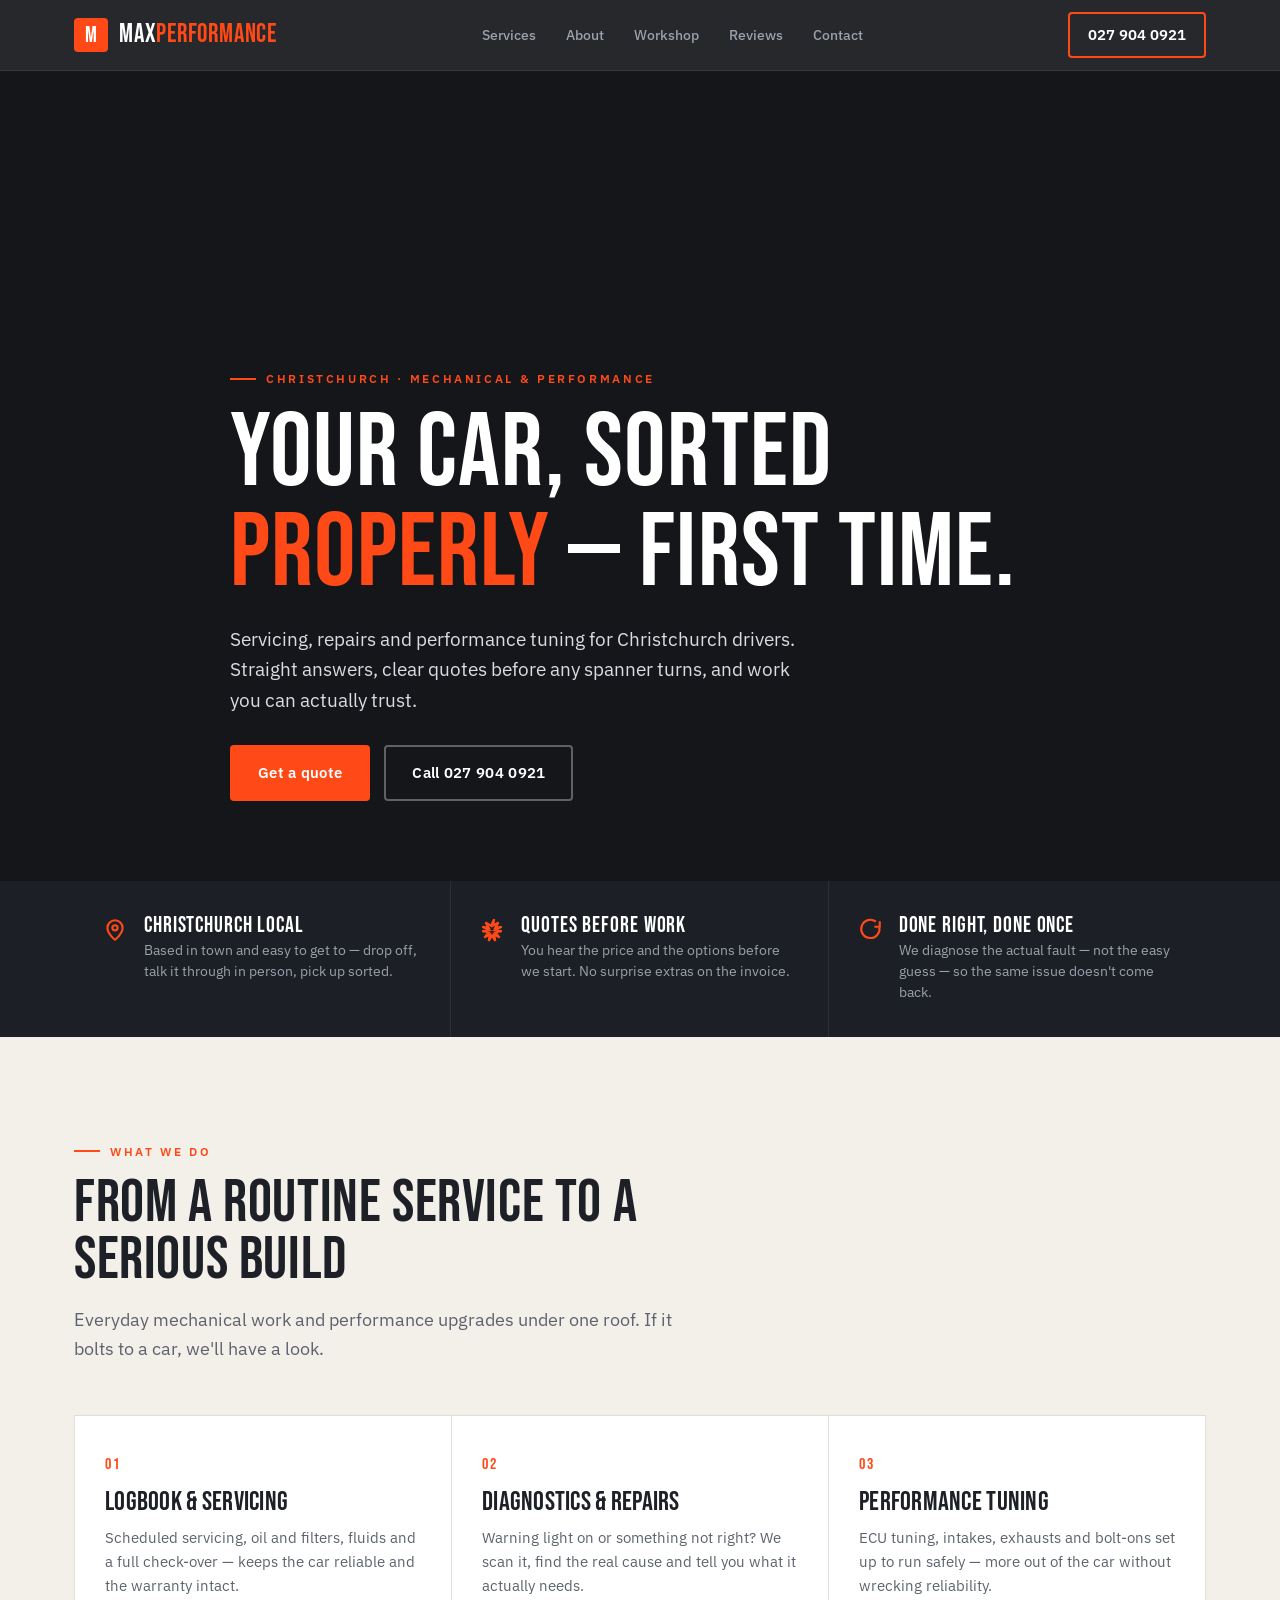
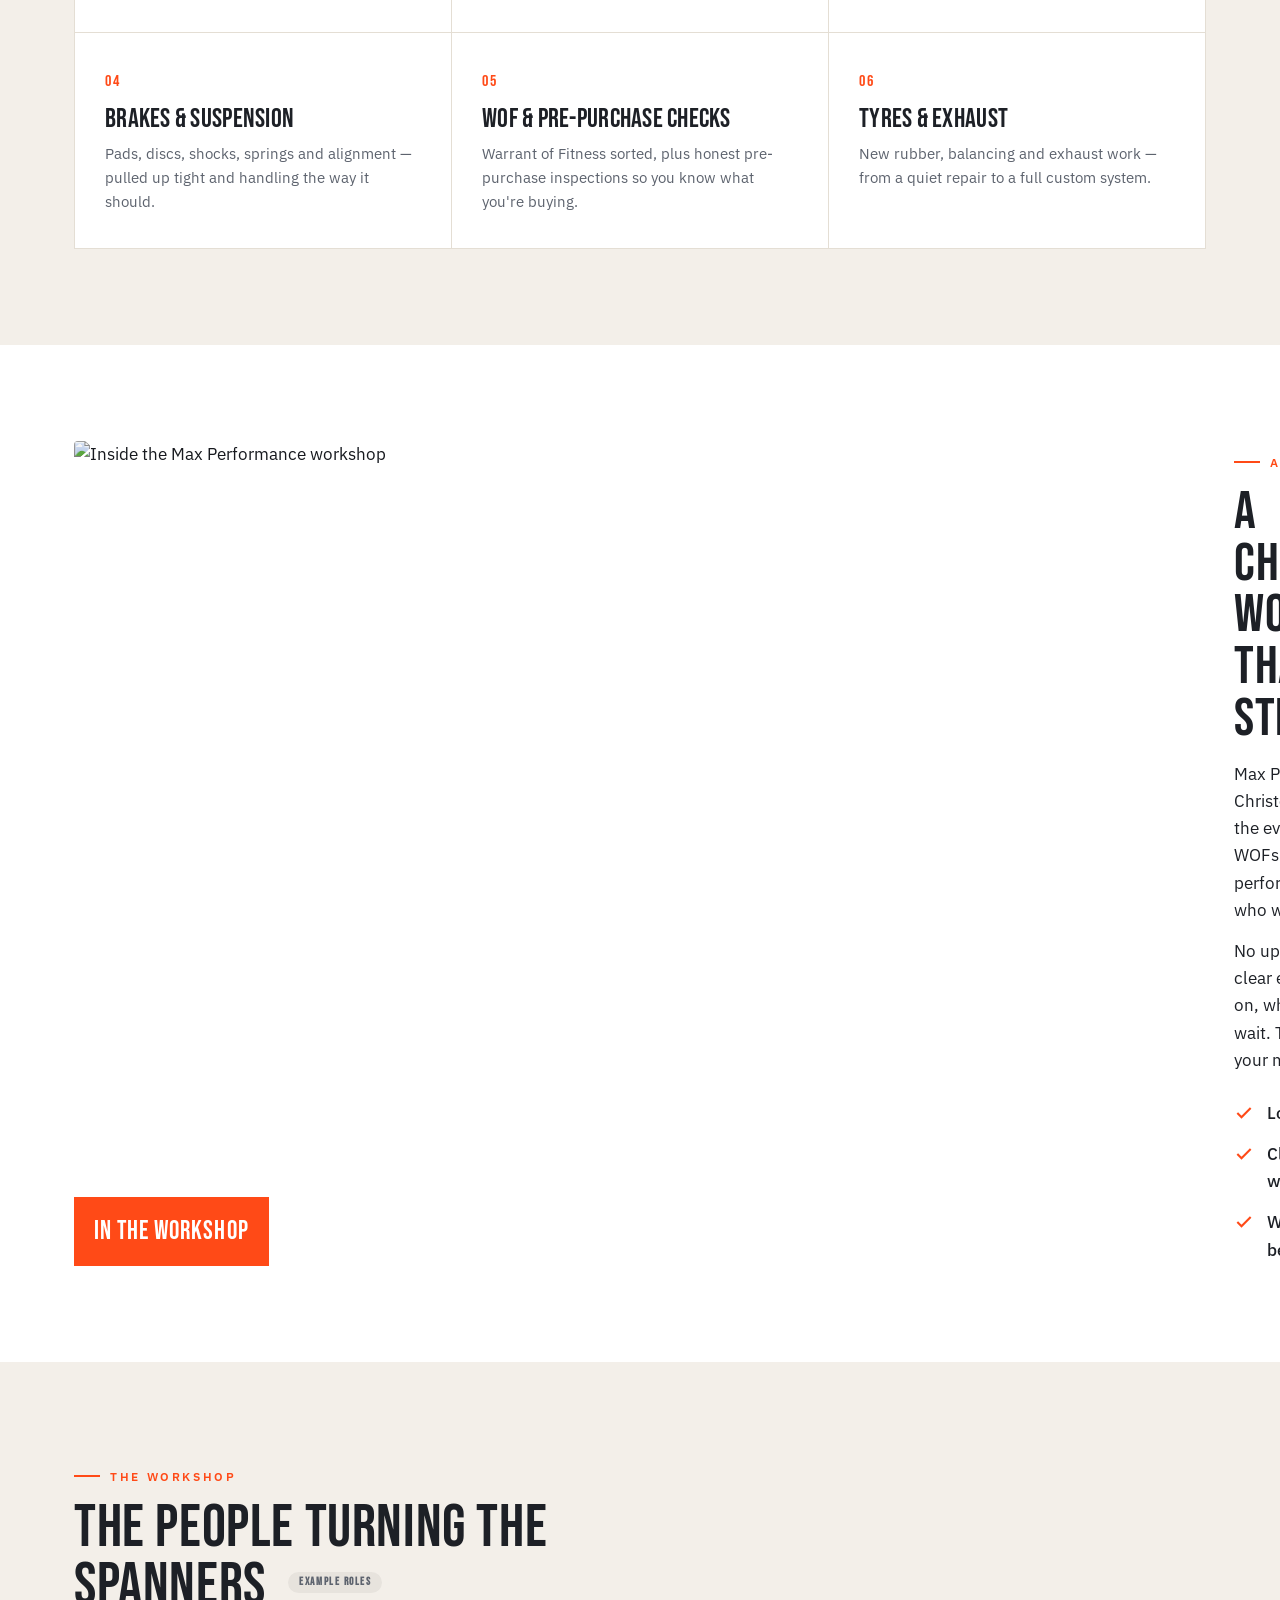
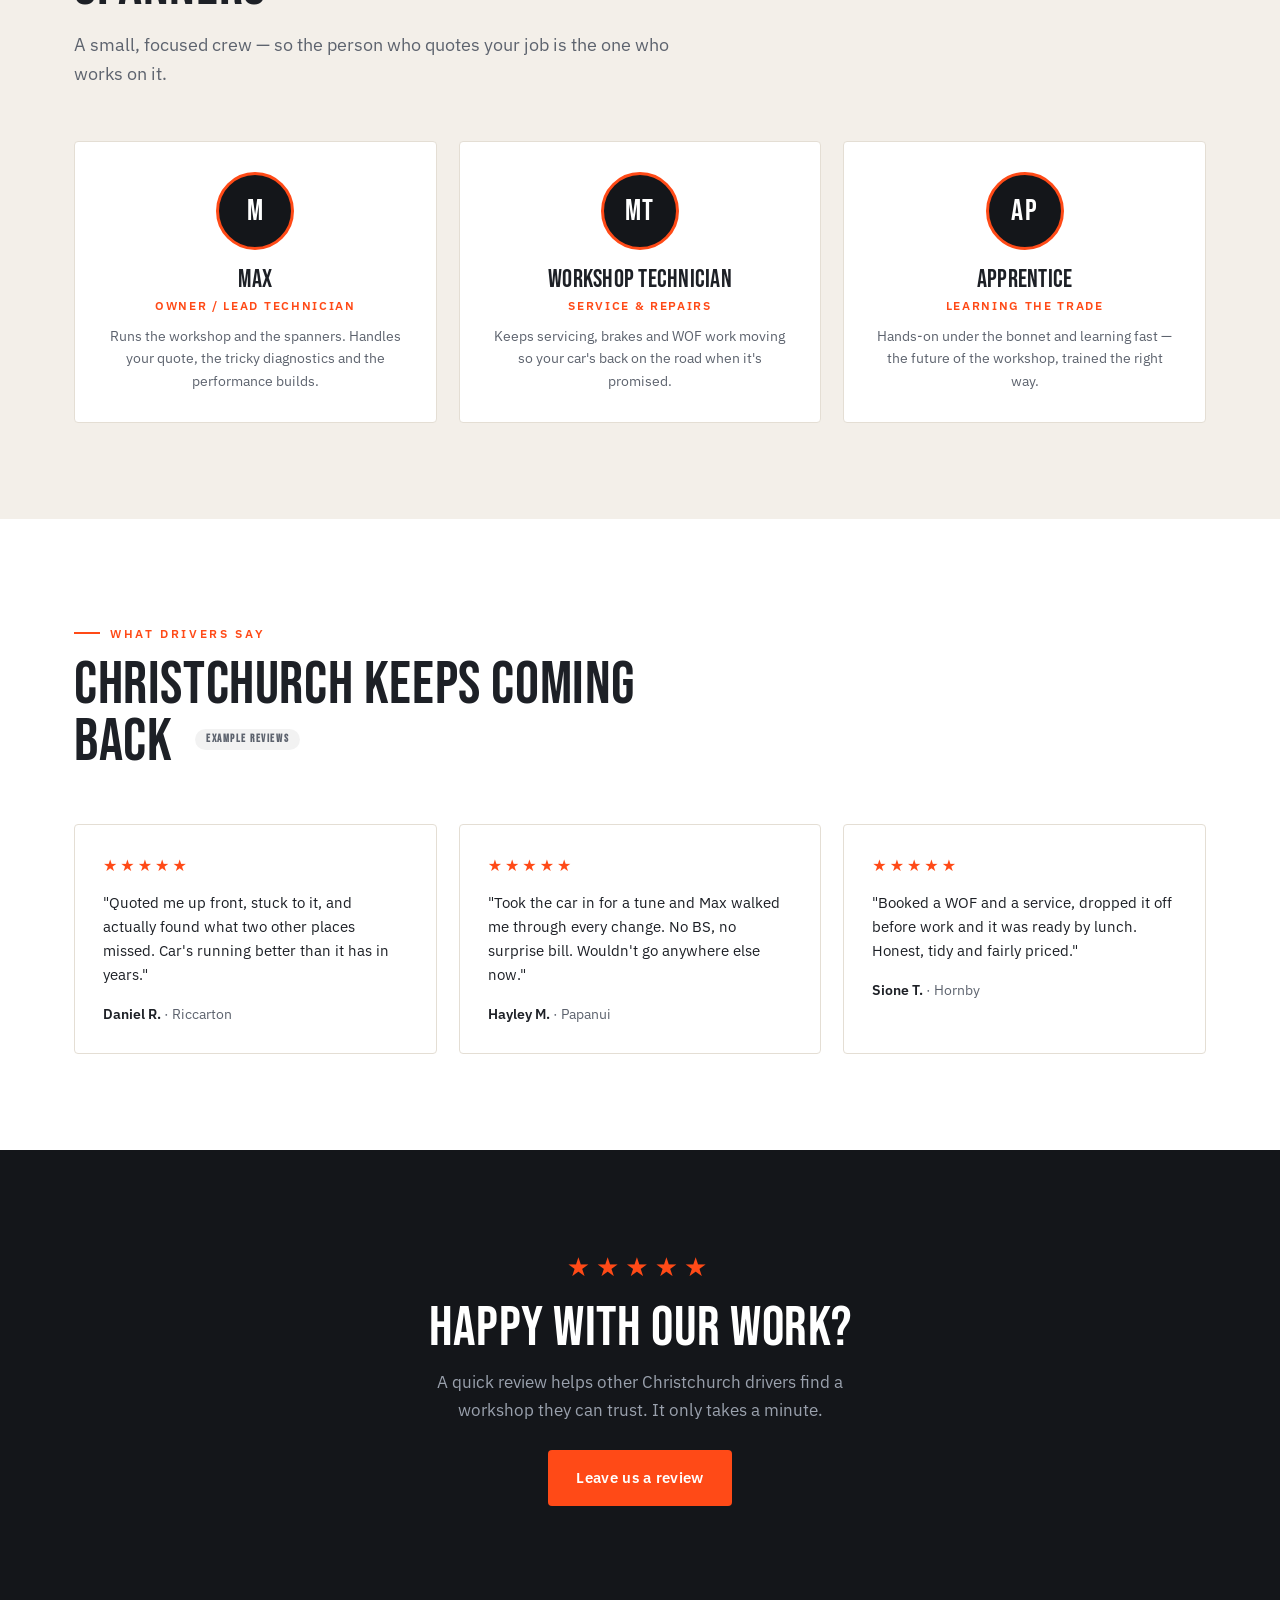
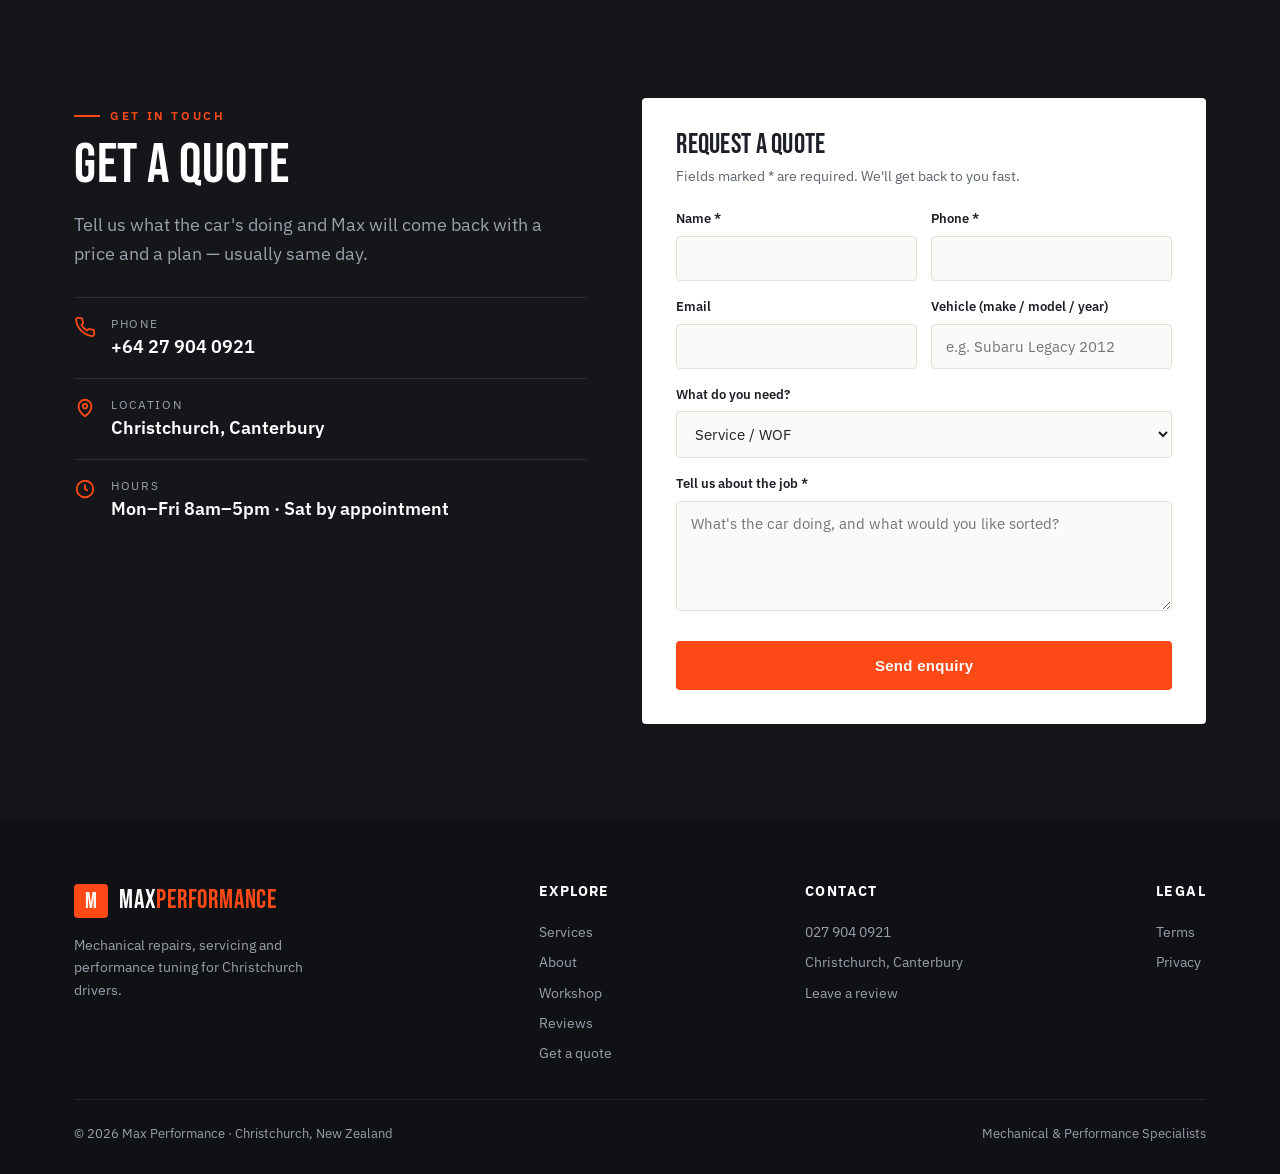
==== commit 15e37e32: "Rebuild: Max Performance — Industrial automotive demo (Bebas Neue + IBM Plex Sans) Co-Authored-By: C" ====
--- a/index.html
+++ b/index.html
@@ -3,24 +3,28 @@
 <head>
 <meta charset="UTF-8">
 <meta name="viewport" content="width=device-width, initial-scale=1.0">
-<title>Max Performance | Performance Tuning &amp; Auto Servicing, Christchurch</title>
-<meta name="description" content="Max Performance — performance tuning, servicing and repairs for Christchurch drivers. Dyno tuning, upgrades, WOF and diagnostics with clear quotes and honest workmanship. Call +64 27 904 0921.">
+<title>Max Performance | Mechanical &amp; Performance Tuning, Christchurch</title>
+<meta name="description" content="Max Performance — mechanical repairs, servicing and performance tuning for Christchurch drivers. Honest quotes, tidy work, done right the first time. Call Max on +64 27 904 0921.">
+<meta name="theme-color" content="#14161a">
 <link rel="icon" href="favicon.svg" type="image/svg+xml">
-<meta property="og:title" content="Max Performance | Performance Tuning &amp; Auto Servicing, Christchurch">
-<meta property="og:description" content="Performance tuning, servicing and repairs done right — Christchurch. Clear quotes, honest workmanship.">
+
 <meta property="og:type" content="website">
-<meta property="og:image" content="https://images.unsplash.com/photo-1503376780353-7e6692767b70?w=1200&q=70">
+<meta property="og:title" content="Max Performance | Mechanical &amp; Performance Tuning, Christchurch">
+<meta property="og:description" content="Mechanical repairs, servicing and performance tuning done right — Christchurch. Honest quotes, tidy work.">
+<meta property="og:image" content="https://images.unsplash.com/photo-1503376780353-7e6692767b70?w=1200&q=80">
+<meta name="twitter:card" content="summary_large_image">
+
 <link rel="preconnect" href="https://fonts.googleapis.com">
 <link rel="preconnect" href="https://fonts.gstatic.com" crossorigin>
-<link href="https://fonts.googleapis.com/css2?family=Chakra+Petch:wght@500;600;700&family=Manrope:wght@400;500;600;700&display=swap" rel="stylesheet">
+<link href="https://fonts.googleapis.com/css2?family=Bebas+Neue&family=IBM+Plex+Sans:wght@400;500;600;700&display=swap" rel="stylesheet">
 <link rel="stylesheet" href="styles.css">
 </head>
 <body>
 
 <!-- NAV -->
-<header class="nav">
-  <div class="wrap">
-    <a class="brand" href="index.html">
+<header class="nav" id="nav">
+  <div class="wrap nav-inner">
+    <a href="#top" class="brand">
       <span class="mark">M</span>
       <b>Max<span>Performance</span></b>
     </a>
@@ -32,143 +36,140 @@
       <a href="#contact">Contact</a>
     </nav>
     <div class="nav-cta">
-      <a class="nav-phone" href="tel:+64279040921">027 904 0921</a>
-      <a class="btn btn--accent" href="#contact">Get a quote</a>
+      <a href="tel:+64279040921" class="nav-phone">027 904 0921</a>
+      <button class="nav-toggle" aria-label="Toggle menu" id="navToggle">☰</button>
     </div>
   </div>
 </header>
 
 <!-- HERO -->
 <section class="hero" id="top">
-  <div class="hero-slides" aria-hidden="true">
-    <div class="hero-slide is-active" style="background-image:url('https://images.unsplash.com/photo-1503376780353-7e6692767b70?w=1900&q=75&auto=format&fit=crop')"></div>
-    <div class="hero-slide" style="background-image:url('https://images.unsplash.com/photo-1605559424843-9e4c228bf1c2?w=1900&q=75&auto=format&fit=crop')"></div>
-    <div class="hero-slide" style="background-image:url('https://images.unsplash.com/photo-1571607388263-1044f9ea01dd?w=1900&q=75&auto=format&fit=crop')"></div>
-  </div>
-  <div class="hero-inner">
-    <span class="eyebrow">Christchurch · Performance Automotive</span>
-    <h1>More power, more reliable — your car running at its best.</h1>
-    <p class="sub">Performance tuning, servicing and repairs for Christchurch drivers. We tell you what your car needs, what it costs, and we get it done right.</p>
+  <div class="hero-slides" id="heroSlides" aria-hidden="true">
+    <div class="hero-slide is-active" data-bg="https://images.unsplash.com/photo-1503376780353-7e6692767b70?w=1900&q=80"></div>
+    <div class="hero-slide" data-bg="https://images.unsplash.com/photo-1493238792000-8113da705763?w=1900&q=80"></div>
+    <div class="hero-slide" data-bg="https://images.unsplash.com/photo-1571607388263-1044f9ea01dd?w=1900&q=80"></div>
+    <div class="hero-slide" data-bg="https://images.unsplash.com/photo-1486262715619-67b85e0b08d3?w=1900&q=80"></div>
+  </div>
+  <div class="wrap hero-inner">
+    <span class="eyebrow">Christchurch · Mechanical &amp; Performance</span>
+    <h1>Your car, sorted <em>properly</em> — first time.</h1>
+    <p>Servicing, repairs and performance tuning for Christchurch drivers. Straight answers, clear quotes before any spanner turns, and work you can actually trust.</p>
     <div class="hero-cta">
-      <a class="btn btn--accent" href="#contact">Get a quote</a>
-      <a class="btn btn--ghost" href="tel:+64279040921">Call 027 904 0921</a>
-    </div>
-  </div>
-  <span class="scroll-cue">Scroll</span>
+      <a href="#contact" class="btn btn-primary">Get a quote</a>
+      <a href="tel:+64279040921" class="btn btn-ghost">Call 027 904 0921</a>
+    </div>
+  </div>
 </section>
 
 <!-- TRUST STRIP -->
 <section class="trust">
-  <div class="wrap">
-    <div class="grid">
-      <div class="item">
-        <span class="ico"><svg width="22" height="22" viewBox="0 0 24 24" fill="none" stroke="currentColor" stroke-width="2"><path d="M12 21s-7-5.3-7-11a7 7 0 0 1 14 0c0 5.7-7 11-7 11z"/><circle cx="12" cy="10" r="2.5"/></svg></span>
-        <div><h4>Christchurch workshop</h4><p>Local drivers booked in across the city and wider Canterbury.</p></div>
-      </div>
-      <div class="item">
-        <span class="ico"><svg width="22" height="22" viewBox="0 0 24 24" fill="none" stroke="currentColor" stroke-width="2"><path d="M9 11l3 3L22 4"/><path d="M21 12v7a2 2 0 0 1-2 2H5a2 2 0 0 1-2-2V5a2 2 0 0 1 2-2h11"/></svg></span>
-        <div><h4>Clear quotes first</h4><p>You get the price and the plan before any spanner touches the car.</p></div>
-      </div>
-      <div class="item">
-        <span class="ico"><svg width="22" height="22" viewBox="0 0 24 24" fill="none" stroke="currentColor" stroke-width="2"><path d="M12 2l8 4v6c0 5-3.4 8.5-8 10-4.6-1.5-8-5-8-10V6z"/></svg></span>
-        <div><h4>Workmanship that holds</h4><p>Tidy work, honest advice, and a car you can trust when you drive away.</p></div>
-      </div>
+  <div class="wrap trust-grid">
+    <div class="trust-item">
+      <svg class="ic" width="26" height="26" viewBox="0 0 24 24" fill="none" stroke="currentColor" stroke-width="2"><path d="M12 21s-7-5.2-7-11a7 7 0 0 1 14 0c0 5.8-7 11-7 11z"/><circle cx="12" cy="10" r="2.4"/></svg>
+      <div><h3>Christchurch local</h3><p>Based in town and easy to get to — drop off, talk it through in person, pick up sorted.</p></div>
+    </div>
+    <div class="trust-item">
+      <svg class="ic" width="26" height="26" viewBox="0 0 24 24" fill="none" stroke="currentColor" stroke-width="2"><path d="M14 2l-1 6 5-3-3 5 6-1-6 3 6 1-6 1 4 5-5-3 1 6-3-5-3 5 1-6-5 3 4-5-6-1 6-1-6-3 6 1-3-5 5 3z"/></svg>
+      <div><h3>Quotes before work</h3><p>You hear the price and the options before we start. No surprise extras on the invoice.</p></div>
+    </div>
+    <div class="trust-item">
+      <svg class="ic" width="26" height="26" viewBox="0 0 24 24" fill="none" stroke="currentColor" stroke-width="2"><path d="M20.6 9.6a8.4 8.4 0 1 1-3.2-5.3"/><path d="M21 4v5h-5"/></svg>
+      <div><h3>Done right, done once</h3><p>We diagnose the actual fault — not the easy guess — so the same issue doesn't come back.</p></div>
     </div>
   </div>
 </section>
 
 <!-- SERVICES -->
-<section class="section" id="services">
-  <div class="wrap">
-    <div class="sec-head reveal">
+<section class="section section--bone" id="services">
+  <div class="wrap">
+    <div class="shead">
       <span class="eyebrow">What we do</span>
-      <h2>Performance and servicing, under one roof</h2>
-      <p class="lead">From a tune that wakes the car up to the everyday servicing that keeps it on the road — sorted by people who actually enjoy the work.</p>
-    </div>
-    <div class="cards">
-      <article class="card reveal">
-        <span class="ico"><svg width="24" height="24" viewBox="0 0 24 24" fill="none" stroke="currentColor" stroke-width="2"><path d="M12 20a8 8 0 1 0-8-8"/><path d="M12 12l4-3"/><circle cx="12" cy="12" r="1.6" fill="currentColor"/></svg></span>
-        <h3>Dyno Tuning &amp; Remaps</h3>
-        <p>ECU tuning and remapping dialled in for real-world driving — smoother power, sharper response, no guesswork.</p>
-      </article>
-      <article class="card reveal">
-        <span class="ico"><svg width="24" height="24" viewBox="0 0 24 24" fill="none" stroke="currentColor" stroke-width="2"><path d="M14.7 6.3a4 4 0 0 0-5.4 5.4L3 18v3h3l6.3-6.3a4 4 0 0 0 5.4-5.4l-2.5 2.5-2.1-2.1z"/></svg></span>
-        <h3>Performance Upgrades</h3>
-        <p>Intakes, exhausts, intercoolers and bolt-ons — specced to suit your car and how you actually drive it.</p>
-      </article>
-      <article class="card reveal">
-        <span class="ico"><svg width="24" height="24" viewBox="0 0 24 24" fill="none" stroke="currentColor" stroke-width="2"><path d="M3 13h2l1.5-4h11L19 13h2"/><path d="M5 17h14v-4H5z"/><circle cx="7.5" cy="17" r="1.6"/><circle cx="16.5" cy="17" r="1.6"/></svg></span>
-        <h3>Servicing &amp; WOF</h3>
-        <p>Logbook and general servicing, fluids, filters and WOF prep so the car stays healthy between the fun stuff.</p>
-      </article>
-      <article class="card reveal">
-        <span class="ico"><svg width="24" height="24" viewBox="0 0 24 24" fill="none" stroke="currentColor" stroke-width="2"><path d="M4 5h16v10H4z"/><path d="M8 19h8"/><path d="M7 9l2 2 2-3 2 4 2-2"/></svg></span>
-        <h3>Diagnostics &amp; Fault Finding</h3>
-        <p>Warning light on? We plug in, read it properly and tell you what's actually wrong — not just clear the code.</p>
-      </article>
-      <article class="card reveal">
-        <span class="ico"><svg width="24" height="24" viewBox="0 0 24 24" fill="none" stroke="currentColor" stroke-width="2"><circle cx="12" cy="12" r="8"/><path d="M12 7v5l3 2"/></svg></span>
-        <h3>Brakes, Suspension &amp; Handling</h3>
-        <p>Brake upgrades, coilovers, alignment and handling setup so the car stops and corners as well as it goes.</p>
-      </article>
-      <article class="card reveal">
-        <span class="ico"><svg width="24" height="24" viewBox="0 0 24 24" fill="none" stroke="currentColor" stroke-width="2"><path d="M21 21l-4.3-4.3"/><circle cx="11" cy="11" r="7"/></svg></span>
-        <h3>Pre-Purchase Inspections</h3>
-        <p>Thinking of buying? We give it a proper once-over and an honest verdict before you hand over the money.</p>
-      </article>
+      <h2>From a routine service to a serious build</h2>
+      <p class="lead">Everyday mechanical work and performance upgrades under one roof. If it bolts to a car, we'll have a look.</p>
+    </div>
+    <div class="svc-grid">
+      <div class="svc-card">
+        <span class="num">01</span>
+        <h3>Logbook &amp; servicing</h3>
+        <p>Scheduled servicing, oil and filters, fluids and a full check-over — keeps the car reliable and the warranty intact.</p>
+      </div>
+      <div class="svc-card">
+        <span class="num">02</span>
+        <h3>Diagnostics &amp; repairs</h3>
+        <p>Warning light on or something not right? We scan it, find the real cause and tell you what it actually needs.</p>
+      </div>
+      <div class="svc-card">
+        <span class="num">03</span>
+        <h3>Performance tuning</h3>
+        <p>ECU tuning, intakes, exhausts and bolt-ons set up to run safely — more out of the car without wrecking reliability.</p>
+      </div>
+      <div class="svc-card">
+        <span class="num">04</span>
+        <h3>Brakes &amp; suspension</h3>
+        <p>Pads, discs, shocks, springs and alignment — pulled up tight and handling the way it should.</p>
+      </div>
+      <div class="svc-card">
+        <span class="num">05</span>
+        <h3>WOF &amp; pre-purchase checks</h3>
+        <p>Warrant of Fitness sorted, plus honest pre-purchase inspections so you know what you're buying.</p>
+      </div>
+      <div class="svc-card">
+        <span class="num">06</span>
+        <h3>Tyres &amp; exhaust</h3>
+        <p>New rubber, balancing and exhaust work — from a quiet repair to a full custom system.</p>
+      </div>
     </div>
   </div>
 </section>
 
 <!-- ABOUT -->
-<section class="section section--bone about" id="about">
-  <div class="wrap split">
-    <div class="about-img reveal">
-      <img src="https://images.unsplash.com/photo-1486262715619-67b85e0b08d3?w=1100&q=75&auto=format&fit=crop" alt="Engine work in the Max Performance workshop" width="1100" height="825" loading="lazy">
-      <span class="corner-tag">Christchurch</span>
-    </div>
-    <div class="reveal">
+<section class="section" id="about">
+  <div class="wrap about-grid">
+    <div class="about-media">
+      <img src="https://images.unsplash.com/photo-1487754180451-c456f719a1fc?w=1100&q=80" width="1100" height="825" loading="lazy" alt="Inside the Max Performance workshop">
+      <span class="about-tag">In the workshop</span>
+    </div>
+    <div>
       <span class="eyebrow">About Max Performance</span>
-      <h2>A workshop that treats your car like it's ours</h2>
-      <p>Max Performance is a Christchurch automotive workshop built around getting cars running stronger and keeping them there. Whether it's a tune, an upgrade or just a service that's overdue, you deal with someone who knows the work and explains it in plain language.</p>
-      <p>No upsell, no jargon, no surprises on the bill — just straight answers and work that's done properly the first time.</p>
+      <h2 style="font-size:clamp(34px,5vw,54px);margin:14px 0 16px;">A Christchurch workshop that talks straight</h2>
+      <p>Max Performance is a hands-on Christchurch workshop covering the everyday stuff — servicing, WOFs and repairs — alongside performance work for owners who want more from their car.</p>
+      <p>No upsell, no jargon. You get a clear explanation of what's going on, what it'll cost, and what can wait. The kind of place you send your mates to.</p>
       <ul class="checklist">
-        <li><span class="tick">✓</span> Locally owned and operated in Christchurch</li>
-        <li><span class="tick">✓</span> Clear written quotes before any work starts</li>
-        <li><span class="tick">✓</span> Workmanship we stand behind</li>
+        <li><svg class="ic" width="20" height="20" viewBox="0 0 24 24" fill="none" stroke="currentColor" stroke-width="2.5"><path d="M20 6 9 17l-5-5"/></svg> Locally owned and operated</li>
+        <li><svg class="ic" width="20" height="20" viewBox="0 0 24 24" fill="none" stroke="currentColor" stroke-width="2.5"><path d="M20 6 9 17l-5-5"/></svg> Clear quotes before any work starts</li>
+        <li><svg class="ic" width="20" height="20" viewBox="0 0 24 24" fill="none" stroke="currentColor" stroke-width="2.5"><path d="M20 6 9 17l-5-5"/></svg> Workmanship we stand behind</li>
       </ul>
-      <a class="btn btn--dark" href="#contact">Book your car in</a>
     </div>
   </div>
 </section>
 
 <!-- CREW -->
-<section class="section section--ink" id="crew">
-  <div class="wrap">
-    <div class="sec-head reveal" style="max-width:none">
-      <span class="badge">Example team</span>
-      <h2 style="color:#fff">Meet the workshop</h2>
-      <p class="lead">The people who'll be working on your car. Small team, hands-on, and easy to talk to.</p>
+<section class="section section--bone" id="crew">
+  <div class="wrap">
+    <div class="shead">
+      <span class="eyebrow">The workshop</span>
+      <h2>The people turning the spanners <span class="badge">Example roles</span></h2>
+      <p class="lead">A small, focused crew — so the person who quotes your job is the one who works on it.</p>
     </div>
     <div class="crew-grid">
-      <article class="crew-card reveal">
-        <div class="avatar">MX</div>
+      <div class="crew-card">
+        <div class="avatar">M</div>
         <h3>Max</h3>
-        <div class="role-sub">Owner / Lead Technician</div>
-        <p>Runs the workshop and handles the tuning and the tricky jobs personally. Your main point of contact.</p>
-      </article>
-      <article class="crew-card reveal">
-        <div class="avatar">WT</div>
+        <div class="role">Owner / Lead Technician</div>
+        <p>Runs the workshop and the spanners. Handles your quote, the tricky diagnostics and the performance builds.</p>
+      </div>
+      <div class="crew-card">
+        <div class="avatar">MT</div>
         <h3>Workshop Technician</h3>
-        <div class="role-sub">Servicing &amp; Repairs</div>
-        <p>Keeps servicing, WOFs and repairs moving so your car's turned around without the long wait.</p>
-      </article>
-      <article class="crew-card reveal">
-        <div class="avatar">SB</div>
-        <h3>Service &amp; Bookings</h3>
-        <div class="role-sub">Front of House</div>
-        <p>Sorts your booking, keeps you updated and makes sure the quote matches what you pay.</p>
-      </article>
+        <div class="role">Service &amp; Repairs</div>
+        <p>Keeps servicing, brakes and WOF work moving so your car's back on the road when it's promised.</p>
+      </div>
+      <div class="crew-card">
+        <div class="avatar">AP</div>
+        <h3>Apprentice</h3>
+        <div class="role">Learning the trade</div>
+        <p>Hands-on under the bonnet and learning fast — the future of the workshop, trained the right way.</p>
+      </div>
     </div>
   </div>
 </section>
@@ -176,127 +177,128 @@
 <!-- REVIEWS -->
 <section class="section" id="reviews">
   <div class="wrap">
-    <div class="sec-head reveal">
+    <div class="shead">
       <span class="eyebrow">What drivers say</span>
-      <h2>Backed by Christchurch drivers</h2>
-      <p class="lead">A few words from customers around the city. <strong>Example reviews</strong> shown for this demo.</p>
-    </div>
-    <div class="reviews">
-      <article class="review reveal">
+      <h2>Christchurch keeps coming back <span class="badge">Example reviews</span></h2>
+    </div>
+    <div class="rev-grid">
+      <div class="rev-card">
         <div class="stars">★★★★★</div>
-        <p>"Got my car tuned here and the difference is huge — pulls way harder and still drives perfectly day to day. Max talked me through exactly what he was doing."</p>
-        <div class="who"><span class="ini">JR</span><div><b>Jordan R.</b><span>Riccarton, Christchurch</span></div></div>
-      </article>
-      <article class="review reveal">
+        <p>"Quoted me up front, stuck to it, and actually found what two other places missed. Car's running better than it has in years."</p>
+        <div class="rev-who">Daniel R. <span>· Riccarton</span></div>
+      </div>
+      <div class="rev-card">
         <div class="stars">★★★★★</div>
-        <p>"Honest as they come. Quoted me before the work, found the actual fault instead of guessing, and the bill was exactly what he said. Won't go anywhere else now."</p>
-        <div class="who"><span class="ini">AM</span><div><b>Aroha M.</b><span>Papanui, Christchurch</span></div></div>
-      </article>
-      <article class="review reveal">
+        <p>"Took the car in for a tune and Max walked me through every change. No BS, no surprise bill. Wouldn't go anywhere else now."</p>
+        <div class="rev-who">Hayley M. <span>· Papanui</span></div>
+      </div>
+      <div class="rev-card">
         <div class="stars">★★★★★</div>
-        <p>"Took my ute in for a service and a few upgrades. Tidy work, easy to deal with, and they kept me posted the whole way. Highly recommend to anyone in Chch."</p>
-        <div class="who"><span class="ini">DT</span><div><b>Daniel T.</b><span>Hornby, Christchurch</span></div></div>
-      </article>
+        <p>"Booked a WOF and a service, dropped it off before work and it was ready by lunch. Honest, tidy and fairly priced."</p>
+        <div class="rev-who">Sione T. <span>· Hornby</span></div>
+      </div>
     </div>
   </div>
 </section>
 
 <!-- REVIEW FUNNEL BANNER -->
-<section class="funnel">
-  <div class="wrap">
-    <div class="stars">★★★★★</div>
+<section class="section funnel">
+  <div class="wrap">
+    <span class="stars">★★★★★</span>
     <h2>Happy with our work?</h2>
-    <p>It takes 30 seconds and it genuinely helps a local workshop. We'd really appreciate a review.</p>
-    <a class="btn btn--accent" href="review.html">Leave us a review</a>
+    <p>A quick review helps other Christchurch drivers find a workshop they can trust. It only takes a minute.</p>
+    <a href="review.html" class="btn btn-primary">Leave us a review</a>
   </div>
 </section>
 
 <!-- CONTACT -->
-<section class="section section--ink" id="contact">
-  <div class="wrap">
-    <div class="sec-head reveal" style="max-width:none">
+<section class="section section--dark" id="contact">
+  <div class="wrap contact-grid">
+    <div class="contact-info">
       <span class="eyebrow">Get in touch</span>
-      <h2 style="color:#fff">Get a quote or book your car in</h2>
-      <p class="lead">Tell us about the car and what you're after — we'll come back with a price and a plan.</p>
-    </div>
-    <div class="contact-grid">
-      <div class="contact-info reveal">
-        <div class="row">
-          <span class="ico"><svg width="20" height="20" viewBox="0 0 24 24" fill="none" stroke="currentColor" stroke-width="2"><path d="M22 16.9v3a2 2 0 0 1-2.2 2 19.8 19.8 0 0 1-8.6-3 19.5 19.5 0 0 1-6-6 19.8 19.8 0 0 1-3-8.6A2 2 0 0 1 4.1 2h3a2 2 0 0 1 2 1.7c.1.9.3 1.8.6 2.6a2 2 0 0 1-.5 2.1L8 9.6a16 16 0 0 0 6 6l1.2-1.2a2 2 0 0 1 2.1-.5c.8.3 1.7.5 2.6.6a2 2 0 0 1 1.7 2z"/></svg></span>
-          <div><b>Phone</b><a href="tel:+64279040921">027 904 0921</a></div>
-        </div>
-        <div class="row">
-          <span class="ico"><svg width="20" height="20" viewBox="0 0 24 24" fill="none" stroke="currentColor" stroke-width="2"><rect x="3" y="5" width="18" height="14" rx="2"/><path d="M3 7l9 6 9-6"/></svg></span>
-          <div><b>Email</b><a href="mailto:info@maxperformance.co.nz">info@maxperformance.co.nz</a></div>
-        </div>
-        <div class="row">
-          <span class="ico"><svg width="20" height="20" viewBox="0 0 24 24" fill="none" stroke="currentColor" stroke-width="2"><path d="M12 21s-7-5.3-7-11a7 7 0 0 1 14 0c0 5.7-7 11-7 11z"/><circle cx="12" cy="10" r="2.5"/></svg></span>
-          <div><b>Location</b><span>Christchurch &amp; wider Canterbury</span></div>
-        </div>
-        <div class="row">
-          <span class="ico"><svg width="20" height="20" viewBox="0 0 24 24" fill="none" stroke="currentColor" stroke-width="2"><circle cx="12" cy="12" r="9"/><path d="M12 7v5l3 2"/></svg></span>
-          <div><b>Hours</b><span>Mon–Fri, by appointment</span></div>
-        </div>
-      </div>
-      <form class="form reveal" action="https://formsubmit.co/info@maxperformance.co.nz" method="POST">
-        <input type="hidden" name="_subject" value="New enquiry from Max Performance website">
-        <input type="hidden" name="_template" value="table">
-        <input type="text" name="_honey" style="display:none">
-        <div class="two">
-          <div class="field"><label for="name">Name</label><input id="name" name="name" type="text" required></div>
-          <div class="field"><label for="phone">Phone</label><input id="phone" name="phone" type="tel" required></div>
-        </div>
-        <div class="two">
-          <div class="field"><label for="email">Email</label><input id="email" name="email" type="email" required></div>
-          <div class="field"><label for="vehicle">Vehicle (make / model)</label><input id="vehicle" name="vehicle" type="text" placeholder="e.g. 2015 Subaru WRX"></div>
-        </div>
-        <div class="field">
-          <label for="message">What does the car need?</label>
-          <textarea id="message" name="message" placeholder="Tune, service, upgrade, fault — tell us what you're after." required></textarea>
-        </div>
-        <button class="btn btn--accent" type="submit">Send enquiry</button>
-      </form>
-    </div>
+      <h2>Get a quote</h2>
+      <p class="lead">Tell us what the car's doing and Max will come back with a price and a plan — usually same day.</p>
+      <div class="cinfo-row">
+        <svg class="ic" width="22" height="22" viewBox="0 0 24 24" fill="none" stroke="currentColor" stroke-width="2"><path d="M22 16.9v3a2 2 0 0 1-2.2 2 19.8 19.8 0 0 1-8.6-3 19.5 19.5 0 0 1-6-6 19.8 19.8 0 0 1-3-8.6A2 2 0 0 1 4.1 2h3a2 2 0 0 1 2 1.7c.1 1 .4 1.9.7 2.8a2 2 0 0 1-.5 2.1L8.1 9.9a16 16 0 0 0 6 6l1.3-1.2a2 2 0 0 1 2.1-.5c.9.3 1.8.6 2.8.7a2 2 0 0 1 1.7 2z"/></svg>
+        <div><div class="k">Phone</div><a class="v" href="tel:+64279040921">+64 27 904 0921</a></div>
+      </div>
+      <div class="cinfo-row">
+        <svg class="ic" width="22" height="22" viewBox="0 0 24 24" fill="none" stroke="currentColor" stroke-width="2"><path d="M12 21s-7-5.2-7-11a7 7 0 0 1 14 0c0 5.8-7 11-7 11z"/><circle cx="12" cy="10" r="2.4"/></svg>
+        <div><div class="k">Location</div><div class="v">Christchurch, Canterbury</div></div>
+      </div>
+      <div class="cinfo-row">
+        <svg class="ic" width="22" height="22" viewBox="0 0 24 24" fill="none" stroke="currentColor" stroke-width="2"><circle cx="12" cy="12" r="9"/><path d="M12 7v5l3 2"/></svg>
+        <div><div class="k">Hours</div><div class="v">Mon–Fri 8am–5pm · Sat by appointment</div></div>
+      </div>
+    </div>
+
+    <form class="form" action="https://formsubmit.co/nine2five.co.nz@gmail.com" method="POST">
+      <h3>Request a quote</h3>
+      <p class="hint">Fields marked * are required. We'll get back to you fast.</p>
+      <input type="hidden" name="_subject" value="New enquiry — Max Performance website">
+      <input type="hidden" name="_captcha" value="false">
+      <input type="hidden" name="_template" value="table">
+      <input type="text" name="_honey" style="display:none">
+      <div class="frow">
+        <div class="field"><label>Name *</label><input type="text" name="Name" required></div>
+        <div class="field"><label>Phone *</label><input type="tel" name="Phone" required></div>
+      </div>
+      <div class="frow">
+        <div class="field"><label>Email</label><input type="email" name="Email"></div>
+        <div class="field"><label>Vehicle (make / model / year)</label><input type="text" name="Vehicle" placeholder="e.g. Subaru Legacy 2012"></div>
+      </div>
+      <div class="field">
+        <label>What do you need?</label>
+        <select name="Service">
+          <option>Service / WOF</option>
+          <option>Diagnostics / repair</option>
+          <option>Performance tuning</option>
+          <option>Brakes / suspension</option>
+          <option>Tyres / exhaust</option>
+          <option>Something else</option>
+        </select>
+      </div>
+      <div class="field"><label>Tell us about the job *</label><textarea name="Message" placeholder="What's the car doing, and what would you like sorted?" required></textarea></div>
+      <button type="submit" class="btn btn-primary">Send enquiry</button>
+    </form>
   </div>
 </section>
 
 <!-- FOOTER -->
 <footer class="footer">
   <div class="wrap">
-    <div class="top">
+    <div class="footer-top">
       <div>
-        <a class="brand" href="index.html"><span class="mark">M</span><b>Max<span>Performance</span></b></a>
-        <p class="about">Performance tuning, servicing and repairs for Christchurch drivers. Honest advice, clear quotes, work done right.</p>
-      </div>
-      <div class="links">
-        <div class="col">
-          <h5>Workshop</h5>
-          <a href="#services">Services</a>
-          <a href="#about">About</a>
-          <a href="#crew">The team</a>
-          <a href="#reviews">Reviews</a>
-        </div>
-        <div class="col">
-          <h5>Contact</h5>
-          <a href="tel:+64279040921">027 904 0921</a>
-          <a href="mailto:info@maxperformance.co.nz">Email us</a>
-          <a href="review.html">Leave a review</a>
-        </div>
-        <div class="col">
-          <h5>Legal</h5>
-          <a href="terms.html">Terms</a>
-          <a href="privacy.html">Privacy</a>
-        </div>
-      </div>
-    </div>
-    <div class="bottom">
+        <a href="#top" class="brand"><span class="mark">M</span><b>Max<span>Performance</span></b></a>
+        <p style="max-width:34ch;font-size:14px;">Mechanical repairs, servicing and performance tuning for Christchurch drivers.</p>
+      </div>
+      <div class="footer-col">
+        <h4>Explore</h4>
+        <a href="#services">Services</a>
+        <a href="#about">About</a>
+        <a href="#crew">Workshop</a>
+        <a href="#reviews">Reviews</a>
+        <a href="#contact">Get a quote</a>
+      </div>
+      <div class="footer-col">
+        <h4>Contact</h4>
+        <a href="tel:+64279040921">027 904 0921</a>
+        <a href="#contact">Christchurch, Canterbury</a>
+        <a href="review.html">Leave a review</a>
+      </div>
+      <div class="footer-col">
+        <h4>Legal</h4>
+        <a href="terms.html">Terms</a>
+        <a href="privacy.html">Privacy</a>
+      </div>
+    </div>
+    <div class="footer-bottom">
       <span>© <span id="yr"></span> Max Performance · Christchurch, New Zealand</span>
-      <span>Demo site · built by Scaled Solutions</span>
+      <span>Mechanical &amp; Performance Specialists</span>
     </div>
   </div>
 </footer>
 
-<script>document.getElementById('yr').textContent=new Date().getFullYear();</script>
 <script src="main.js"></script>
 </body>
 </html>
--- a/styles.css
+++ b/styles.css
@@ -1,221 +1,256 @@
-/* Max Performance — Premium automotive performance, Christchurch */
-:root{
-  --ink:#0a0b0d;          /* near-black anchor */
-  --ink-2:#101216;
-  --panel:#15181d;
-  --bone:#f4f2ee;         /* light band */
-  --paper:#ffffff;
-  --line:#e6e3dd;
-  --line-dark:#23262d;
-  --muted:#6b6f76;
-  --muted-dark:#9aa0a8;
-  --text:#16181c;
-  --accent:#e23b3b;       /* refined hot red */
-  --accent-deep:#b42a2a;
-  --radius:14px;
-  --maxw:1180px;
-  --ease:cubic-bezier(.22,.61,.36,1);
-}
-*{box-sizing:border-box;margin:0;padding:0}
-html{scroll-behavior:smooth}
-body{
-  font-family:"Manrope",-apple-system,BlinkMacSystemFont,"Segoe UI",sans-serif;
-  color:var(--text);background:var(--paper);line-height:1.65;
-  -webkit-font-smoothing:antialiased;font-size:17px;
-}
-h1,h2,h3,h4,.display{font-family:"Chakra Petch",sans-serif;font-weight:700;line-height:1.05;letter-spacing:-.01em}
-img{max-width:100%;display:block}
-a{color:inherit;text-decoration:none}
-.wrap{max-width:var(--maxw);margin:0 auto;padding:0 24px}
-.eyebrow{font-family:"Chakra Petch",sans-serif;font-weight:600;text-transform:uppercase;letter-spacing:.22em;font-size:12.5px;color:var(--accent)}
-.section{padding:104px 0}
-.section--bone{background:var(--bone)}
-.section--ink{background:var(--ink);color:#eef0f2}
-.section h2{font-size:clamp(30px,4.4vw,46px)}
-.lead{font-size:18px;color:var(--muted);max-width:60ch}
-.section--ink .lead{color:var(--muted-dark)}
-.center{text-align:center}
-.center .lead{margin:14px auto 0}
-
-/* buttons */
-.btn{display:inline-flex;align-items:center;gap:9px;font-family:"Chakra Petch",sans-serif;font-weight:600;
-  letter-spacing:.02em;font-size:15px;padding:14px 24px;border-radius:10px;border:1.5px solid transparent;
-  cursor:pointer;transition:transform .25s var(--ease),background .25s,border-color .25s,color .25s}
-.btn:hover{transform:translateY(-2px)}
-.btn--accent{background:var(--accent);color:#fff}
-.btn--accent:hover{background:var(--accent-deep)}
-.btn--ghost{border-color:rgba(255,255,255,.4);color:#fff}
-.btn--ghost:hover{border-color:#fff;background:rgba(255,255,255,.08)}
-.btn--dark{border-color:var(--ink);color:var(--ink)}
-.btn--dark:hover{background:var(--ink);color:#fff}
-
-/* nav */
-.nav{position:sticky;top:0;z-index:50;background:rgba(10,11,13,.82);backdrop-filter:blur(12px);
-  border-bottom:1px solid var(--line-dark)}
-.nav .wrap{display:flex;align-items:center;justify-content:space-between;height:70px}
-.brand{display:flex;align-items:center;gap:11px;color:#fff}
-.brand .mark{width:34px;height:34px;border-radius:8px;background:var(--accent);display:grid;place-items:center;
-  font-family:"Chakra Petch";font-weight:700;color:#fff;font-size:17px;box-shadow:0 0 0 1px rgba(255,255,255,.08)}
-.brand b{font-family:"Chakra Petch";font-weight:700;letter-spacing:.01em;font-size:19px}
-.brand span{color:var(--accent)}
-.nav-links{display:flex;gap:30px;align-items:center}
-.nav-links a{color:#c8ccd2;font-weight:600;font-size:14.5px;transition:color .2s}
-.nav-links a:hover{color:#fff}
-.nav-cta{display:flex;align-items:center;gap:14px}
-.nav-phone{color:#fff;font-family:"Chakra Petch";font-weight:600;font-size:15px}
-@media(max-width:900px){
-  .nav-links{display:none}
-  .nav-phone{display:none}
-}
-
-/* hero */
-.hero{position:relative;min-height:92vh;display:flex;align-items:flex-end;background:var(--ink);overflow:hidden}
-.hero-slides{position:absolute;inset:0}
-.hero-slide{position:absolute;inset:0;background-size:cover;background-position:center;
-  filter:saturate(.85) contrast(1.06);opacity:0;transition:opacity 1.6s ease}
-.hero-slide.is-active{opacity:1}
-.hero::after{content:"";position:absolute;inset:0;
-  background:linear-gradient(180deg,rgba(10,11,13,.55) 0%,rgba(10,11,13,.5) 40%,rgba(10,11,13,.86) 100%)}
-.hero-inner{position:relative;z-index:2;width:100%;padding:0 24px 88px;max-width:var(--maxw);margin:0 auto}
-.hero .eyebrow{color:#ff6b6b}
-.hero h1{color:#fff;font-size:clamp(40px,7vw,82px);margin:18px 0 22px;max-width:16ch}
-.hero p.sub{color:#d6d9de;font-size:clamp(17px,2vw,21px);max-width:54ch;margin-bottom:34px}
-.hero-cta{display:flex;gap:14px;flex-wrap:wrap}
-.scroll-cue{position:absolute;right:24px;bottom:30px;z-index:2;color:#aeb3ba;font-size:12px;
-  letter-spacing:.2em;text-transform:uppercase;writing-mode:vertical-rl;font-family:"Chakra Petch"}
-
-/* trust strip */
-.trust{background:var(--ink-2);border-top:1px solid var(--line-dark);border-bottom:1px solid var(--line-dark)}
-.trust .grid{display:grid;grid-template-columns:repeat(3,1fr);gap:0}
-.trust .item{padding:34px 30px;display:flex;gap:16px;align-items:flex-start;border-right:1px solid var(--line-dark)}
-.trust .item:last-child{border-right:none}
-.trust .ico{flex:0 0 auto;width:44px;height:44px;border-radius:10px;background:rgba(226,59,59,.12);
-  display:grid;place-items:center;color:var(--accent)}
-.trust h4{color:#fff;font-size:17px;margin-bottom:3px}
-.trust p{color:var(--muted-dark);font-size:14.5px;line-height:1.5}
-@media(max-width:760px){.trust .grid{grid-template-columns:1fr}.trust .item{border-right:none;border-bottom:1px solid var(--line-dark)}}
-
-/* services */
-.sec-head{max-width:62ch;margin-bottom:46px}
-.sec-head .eyebrow{display:block;margin-bottom:14px}
-.cards{display:grid;grid-template-columns:repeat(3,1fr);gap:22px}
-@media(max-width:900px){.cards{grid-template-columns:1fr 1fr}}
-@media(max-width:620px){.cards{grid-template-columns:1fr}}
-.card{background:var(--paper);border:1px solid var(--line);border-radius:var(--radius);padding:30px 28px;
-  transition:transform .3s var(--ease),box-shadow .3s,border-color .3s}
-.card:hover{transform:translateY(-4px);box-shadow:0 18px 40px -22px rgba(10,11,13,.4);border-color:#d7d3cb}
-.card .ico{width:48px;height:48px;border-radius:11px;background:var(--ink);color:var(--accent);
-  display:grid;place-items:center;margin-bottom:20px}
-.card h3{font-size:20px;margin-bottom:9px}
-.card p{color:var(--muted);font-size:15.5px;line-height:1.6}
-
-/* about */
-.split{display:grid;grid-template-columns:1.05fr 1fr;gap:60px;align-items:center}
-@media(max-width:880px){.split{grid-template-columns:1fr;gap:36px}}
-.about-img{position:relative;border-radius:var(--radius);overflow:hidden;aspect-ratio:4/3}
-.about-img img{width:100%;height:100%;object-fit:cover;filter:saturate(.85) contrast(1.06)}
-.corner-tag{position:absolute;left:0;bottom:0;background:var(--accent);color:#fff;font-family:"Chakra Petch";
-  font-weight:600;font-size:13px;letter-spacing:.04em;padding:10px 18px;border-radius:0 12px 0 0}
-.checklist{list-style:none;margin:26px 0 30px;display:grid;gap:13px}
-.checklist li{display:flex;gap:12px;align-items:flex-start;font-weight:500}
-.checklist .tick{flex:0 0 auto;width:24px;height:24px;border-radius:50%;background:rgba(226,59,59,.12);
-  color:var(--accent);display:grid;place-items:center;font-size:13px;margin-top:2px}
-.about p+p{margin-top:14px}
-
-/* crew */
-.crew-grid{display:grid;grid-template-columns:repeat(3,1fr);gap:22px}
-@media(max-width:820px){.crew-grid{grid-template-columns:1fr 1fr}}
-@media(max-width:560px){.crew-grid{grid-template-columns:1fr}}
-.crew-card{background:var(--panel);border:1px solid var(--line-dark);border-radius:var(--radius);padding:30px 26px;text-align:center}
-.avatar{width:78px;height:78px;border-radius:50%;background:var(--ink);display:grid;place-items:center;margin:0 auto 18px;
-  font-family:"Chakra Petch";font-weight:700;font-size:25px;color:#fff;box-shadow:0 0 0 2px var(--accent)}
-.crew-card h3{color:#fff;font-size:18px}
-.crew-card .role-sub{color:var(--accent);font-size:12.5px;font-family:"Chakra Petch";font-weight:600;
-  text-transform:uppercase;letter-spacing:.12em;margin:6px 0 10px}
-.crew-card p{color:var(--muted-dark);font-size:14.5px}
-.badge{display:inline-block;font-family:"Chakra Petch";font-weight:600;font-size:11.5px;letter-spacing:.14em;
-  text-transform:uppercase;color:var(--accent);background:rgba(226,59,59,.12);padding:6px 13px;border-radius:30px;margin-bottom:16px}
-
-/* reviews */
-.reviews{display:grid;grid-template-columns:repeat(3,1fr);gap:22px}
-@media(max-width:900px){.reviews{grid-template-columns:1fr 1fr}}
-@media(max-width:620px){.reviews{grid-template-columns:1fr}}
-.review{background:var(--paper);border:1px solid var(--line);border-radius:var(--radius);padding:28px 26px;display:flex;flex-direction:column}
-.stars{color:var(--accent);letter-spacing:2px;font-size:15px;margin-bottom:14px}
-.review p{font-size:15.5px;color:#33363b;flex:1}
-.review .who{margin-top:18px;display:flex;align-items:center;gap:12px}
-.review .who .ini{width:40px;height:40px;border-radius:50%;background:var(--ink);color:#fff;display:grid;place-items:center;
-  font-family:"Chakra Petch";font-weight:700;font-size:14px}
-.review .who b{display:block;font-size:14.5px}
-.review .who span{font-size:13px;color:var(--muted)}
-
-/* review funnel banner */
-.funnel{background:var(--ink);text-align:center}
-.funnel .wrap{padding:74px 24px}
-.funnel .stars{justify-content:center;font-size:24px;letter-spacing:4px;margin-bottom:8px}
-.funnel h2{color:#fff;font-size:clamp(26px,3.6vw,38px);margin-bottom:12px}
-.funnel p{color:var(--muted-dark);margin-bottom:26px;max-width:50ch;margin-left:auto;margin-right:auto}
-
-/* contact */
-.contact-grid{display:grid;grid-template-columns:.9fr 1.1fr;gap:54px}
-@media(max-width:880px){.contact-grid{grid-template-columns:1fr;gap:34px}}
-.contact-info .row{display:flex;gap:14px;align-items:flex-start;margin-bottom:22px}
-.contact-info .ico{flex:0 0 auto;width:44px;height:44px;border-radius:10px;background:rgba(226,59,59,.14);
-  color:var(--accent);display:grid;place-items:center}
-.contact-info .row b{display:block;color:#fff;font-family:"Chakra Petch";font-size:15px;margin-bottom:2px}
-.contact-info .row a,.contact-info .row span{color:var(--muted-dark);font-size:15px}
-.contact-info .row a:hover{color:#fff}
-.form{background:var(--panel);border:1px solid var(--line-dark);border-radius:var(--radius);padding:30px}
-.form label{display:block;font-family:"Chakra Petch";font-weight:600;font-size:13px;color:#cfd3d9;margin:0 0 7px;letter-spacing:.03em}
-.form .field{margin-bottom:18px}
-.form input,.form textarea,.form select{width:100%;background:var(--ink);border:1px solid var(--line-dark);
-  border-radius:9px;padding:13px 14px;color:#fff;font-family:inherit;font-size:15px;transition:border-color .2s}
-.form input:focus,.form textarea:focus,.form select:focus{outline:none;border-color:var(--accent)}
-.form textarea{resize:vertical;min-height:120px}
-.form .two{display:grid;grid-template-columns:1fr 1fr;gap:16px}
-@media(max-width:520px){.form .two{grid-template-columns:1fr}}
-.form .btn{width:100%;justify-content:center;margin-top:4px}
-
-/* footer */
-.footer{background:#070809;color:#aeb3ba;padding:54px 0 30px}
-.footer .top{display:flex;justify-content:space-between;gap:30px;flex-wrap:wrap;padding-bottom:30px;border-bottom:1px solid var(--line-dark)}
-.footer .brand{margin-bottom:10px}
-.footer .col h5{font-family:"Chakra Petch";color:#fff;font-size:14px;letter-spacing:.1em;text-transform:uppercase;margin-bottom:14px}
-.footer .col a{display:block;color:#9aa0a8;font-size:14.5px;margin-bottom:9px;transition:color .2s}
-.footer .col a:hover{color:#fff}
-.footer .links{display:flex;gap:60px;flex-wrap:wrap}
-.footer .bottom{padding-top:22px;font-size:13px;color:#71767d;display:flex;justify-content:space-between;flex-wrap:wrap;gap:10px}
-.footer p.about{max-width:34ch;font-size:14px;color:#9aa0a8;line-height:1.6}
-
-/* sub pages */
-.page-hero{background:var(--ink);color:#fff;padding:90px 0 60px;text-align:center}
-.page-hero .eyebrow{display:block;margin-bottom:14px}
-.page-hero h1{font-size:clamp(32px,5vw,52px)}
-.page-hero p{color:var(--muted-dark);max-width:56ch;margin:16px auto 0}
-.prose{max-width:760px;margin:0 auto;padding:70px 24px}
-.prose h2{font-size:24px;margin:34px 0 12px}
-.prose h2:first-child{margin-top:0}
-.prose p{color:#3a3d42;margin-bottom:14px}
-.prose ul{margin:0 0 16px 20px;color:#3a3d42}
-.prose li{margin-bottom:7px}
-.back{display:inline-flex;align-items:center;gap:8px;color:var(--accent);font-family:"Chakra Petch";font-weight:600;margin-top:30px}
-
-/* review page */
-.rev-wrap{max-width:560px;margin:0 auto;padding:80px 24px;text-align:center}
-.rev-card{background:var(--paper);border:1px solid var(--line);border-radius:18px;padding:46px 34px;box-shadow:0 30px 60px -40px rgba(10,11,13,.5)}
-.rev-card .mark{width:60px;height:60px;border-radius:14px;background:var(--accent);color:#fff;display:grid;place-items:center;
-  font-family:"Chakra Petch";font-weight:700;font-size:28px;margin:0 auto 22px}
-.rev-card h1{font-size:28px;margin-bottom:10px}
-.rev-card p{color:var(--muted);margin-bottom:26px}
-.rev-stars{font-size:40px;color:#d9d5cd;letter-spacing:8px;margin-bottom:26px;cursor:pointer}
-.rev-stars span{transition:color .15s}
-.rev-stars span:hover,.rev-stars span.lit{color:var(--accent)}
-.rev-card .btn{width:100%;justify-content:center;margin-bottom:12px}
-.rev-note{font-size:13px;color:var(--muted);margin-top:6px}
-
-.reveal{opacity:0;transform:translateY(22px);transition:opacity .7s var(--ease),transform .7s var(--ease)}
-.reveal.in{opacity:1;transform:none}
-@media(prefers-reduced-motion:reduce){
-  .reveal{opacity:1;transform:none;transition:none}
-  .hero-slide{transition:none}
-}
+/* Max Performance — Christchurch | Industrial archetype
+   Display: Bebas Neue · Body: IBM Plex Sans · Accent: hot orange */
+
+:root {
+  --ink:      #14161a;
+  --ink-2:    #1c1f25;
+  --ink-3:    #262a31;
+  --bone:     #f3efe9;
+  --paper:    #ffffff;
+  --text:     #1d2026;
+  --muted:    #5d636e;
+  --line:     #e4ded4;
+  --accent:   #ff4a17;
+  --accent-d: #e23c0e;
+  --on-dark:  #e9ebef;
+  --on-dark-m:#9aa1ad;
+  --radius:   4px;
+  --maxw:     1180px;
+  --shadow:   0 18px 50px -28px rgba(10,12,16,.55);
+  --img: saturate(.85) contrast(1.06) brightness(.96);
+}
+
+* { box-sizing: border-box; margin: 0; padding: 0; }
+html { scroll-behavior: smooth; -webkit-text-size-adjust: 100%; }
+body {
+  font-family: "IBM Plex Sans", system-ui, sans-serif;
+  color: var(--text);
+  background: var(--paper);
+  line-height: 1.6;
+  font-size: 17px;
+  -webkit-font-smoothing: antialiased;
+}
+img { display: block; max-width: 100%; }
+a { color: inherit; text-decoration: none; }
+
+h1, h2, h3, .display {
+  font-family: "Bebas Neue", "IBM Plex Sans", sans-serif;
+  font-weight: 400;
+  line-height: .96;
+  letter-spacing: .01em;
+  text-transform: uppercase;
+}
+
+.wrap { width: 100%; max-width: var(--maxw); margin: 0 auto; padding: 0 24px; }
+.eyebrow {
+  font-family: "IBM Plex Sans", sans-serif;
+  text-transform: uppercase;
+  letter-spacing: .22em;
+  font-size: 12px;
+  font-weight: 600;
+  color: var(--accent);
+  display: inline-flex;
+  align-items: center;
+  gap: 10px;
+}
+.eyebrow::before { content: ""; width: 26px; height: 2px; background: var(--accent); display: inline-block; }
+.section { padding: 96px 0; }
+.section--bone { background: var(--bone); }
+.section--dark { background: var(--ink); color: var(--on-dark); }
+.lead { color: var(--muted); font-size: 18px; max-width: 56ch; }
+.section--dark .lead { color: var(--on-dark-m); }
+
+/* Buttons */
+.btn {
+  display: inline-flex; align-items: center; justify-content: center; gap: 9px;
+  padding: 14px 26px; font-weight: 600; font-size: 15px;
+  border-radius: var(--radius); border: 2px solid transparent;
+  cursor: pointer; transition: transform .15s ease, background .2s ease, color .2s ease;
+  letter-spacing: .02em;
+}
+.btn-primary { background: var(--accent); color: #fff; }
+.btn-primary:hover { background: var(--accent-d); transform: translateY(-2px); }
+.btn-ghost { background: transparent; color: #fff; border-color: rgba(255,255,255,.32); }
+.btn-ghost:hover { border-color: #fff; transform: translateY(-2px); }
+.btn-dark { background: var(--ink); color: #fff; }
+.btn-dark:hover { background: var(--ink-3); transform: translateY(-2px); }
+
+/* Nav */
+.nav {
+  position: sticky; top: 0; z-index: 50;
+  background: rgba(20,22,26,.92);
+  backdrop-filter: blur(10px);
+  border-bottom: 1px solid rgba(255,255,255,.08);
+}
+.nav-inner { display: flex; align-items: center; justify-content: space-between; height: 70px; }
+.brand { display: flex; align-items: center; gap: 11px; color: #fff; }
+.brand .mark {
+  width: 34px; height: 34px; border-radius: var(--radius);
+  background: var(--accent); display: grid; place-items: center;
+  font-family: "Bebas Neue", sans-serif; font-size: 22px; color: #fff;
+}
+.brand b { font-family: "Bebas Neue", sans-serif; font-weight: 400; font-size: 26px; letter-spacing: .03em; }
+.brand b span { color: var(--accent); }
+.nav-links { display: flex; align-items: center; gap: 30px; }
+.nav-links a { color: var(--on-dark-m); font-size: 14px; font-weight: 500; transition: color .2s; }
+.nav-links a:hover { color: #fff; }
+.nav-cta { display: inline-flex; align-items: center; gap: 8px; }
+.nav-phone {
+  color: #fff; font-weight: 600; font-size: 15px;
+  border: 2px solid var(--accent); padding: 9px 18px; border-radius: var(--radius);
+  transition: background .2s, color .2s;
+}
+.nav-phone:hover { background: var(--accent); }
+.nav-toggle { display: none; background: none; border: 0; color: #fff; font-size: 26px; cursor: pointer; }
+
+/* Hero */
+.hero { position: relative; min-height: 90vh; display: flex; align-items: flex-end; background: var(--ink); overflow: hidden; }
+.hero-slides { position: absolute; inset: 0; z-index: 0; }
+.hero-slide {
+  position: absolute; inset: 0;
+  background-size: cover; background-position: center;
+  opacity: 0; transition: opacity 1.4s ease-in-out;
+  filter: var(--img);
+}
+.hero-slide.is-active { opacity: 1; }
+.hero::after {
+  content: ""; position: absolute; inset: 0; z-index: 1;
+  background: linear-gradient(180deg, rgba(20,22,26,.55) 0%, rgba(20,22,26,.5) 45%, rgba(20,22,26,.88) 100%);
+}
+.hero-inner { position: relative; z-index: 2; padding: 130px 0 80px; max-width: 820px; }
+.hero h1 { color: #fff; font-size: clamp(54px, 9vw, 104px); margin: 16px 0 20px; }
+.hero h1 em { color: var(--accent); font-style: normal; }
+.hero p { color: #d9dde3; font-size: 19px; max-width: 52ch; margin-bottom: 30px; }
+.hero-cta { display: flex; flex-wrap: wrap; gap: 14px; }
+
+/* Trust strip */
+.trust { background: var(--ink-2); color: var(--on-dark); padding: 0; }
+.trust-grid { display: grid; grid-template-columns: repeat(3, 1fr); }
+.trust-item { display: flex; gap: 16px; align-items: flex-start; padding: 34px 28px; border-right: 1px solid rgba(255,255,255,.08); }
+.trust-item:last-child { border-right: 0; }
+.trust-item .ic { color: var(--accent); flex: none; margin-top: 2px; }
+.trust-item h3 { font-size: 22px; color: #fff; margin-bottom: 4px; letter-spacing: .04em; }
+.trust-item p { font-size: 14px; color: var(--on-dark-m); line-height: 1.5; }
+
+/* Section heads */
+.shead { max-width: 640px; margin-bottom: 52px; }
+.shead h2 { font-size: clamp(38px, 5.5vw, 60px); margin: 14px 0 16px; color: inherit; }
+.section--dark .shead h2 { color: #fff; }
+
+/* Services */
+.svc-grid { display: grid; grid-template-columns: repeat(3, 1fr); gap: 1px; background: var(--line); border: 1px solid var(--line); }
+.svc-card { background: var(--paper); padding: 34px 30px; transition: transform .18s ease, box-shadow .18s ease; position: relative; }
+.svc-card:hover { transform: translateY(-4px); box-shadow: var(--shadow); z-index: 2; }
+.svc-card .num { font-family: "Bebas Neue", sans-serif; font-size: 16px; color: var(--accent); letter-spacing: .12em; }
+.svc-card h3 { font-size: 27px; margin: 12px 0 10px; }
+.svc-card p { font-size: 15px; color: var(--muted); }
+.svc-card .ic { color: var(--accent); margin-bottom: 6px; }
+
+/* About */
+.about-grid { display: grid; grid-template-columns: 1fr 1fr; gap: 60px; align-items: center; }
+.about-media { position: relative; }
+.about-media img { width: 100%; aspect-ratio: 4/3; object-fit: cover; border-radius: var(--radius); filter: var(--img); }
+.about-tag {
+  position: absolute; left: 0; bottom: 0;
+  background: var(--accent); color: #fff; padding: 14px 20px;
+  font-family: "Bebas Neue", sans-serif; font-size: 26px; letter-spacing: .04em;
+}
+.checklist { list-style: none; margin-top: 26px; display: grid; gap: 14px; }
+.checklist li { display: flex; gap: 13px; align-items: flex-start; font-weight: 500; }
+.checklist .ic { color: var(--accent); flex: none; margin-top: 3px; }
+.about-grid p + p { margin-top: 14px; }
+
+/* Crew */
+.crew-grid { display: grid; grid-template-columns: repeat(3, 1fr); gap: 22px; }
+.crew-card { background: var(--paper); border: 1px solid var(--line); border-radius: var(--radius); padding: 30px; text-align: center; }
+.section--bone .crew-card { background: #fff; }
+.avatar {
+  width: 78px; height: 78px; border-radius: 50%; margin: 0 auto 18px;
+  background: var(--ink); color: #fff; display: grid; place-items: center;
+  font-family: "Bebas Neue", sans-serif; font-size: 30px; letter-spacing: .04em;
+  border: 3px solid var(--accent);
+}
+.crew-card h3 { font-size: 25px; margin-bottom: 4px; }
+.crew-card .role { color: var(--accent); font-size: 12px; font-weight: 600; letter-spacing: .14em; text-transform: uppercase; margin-bottom: 10px; }
+.crew-card p { font-size: 14px; color: var(--muted); }
+.badge {
+  display: inline-block; font-size: 11px; font-weight: 600; letter-spacing: .14em; text-transform: uppercase;
+  color: var(--muted); background: rgba(0,0,0,.05); padding: 5px 11px; border-radius: 999px; margin-left: 12px;
+  vertical-align: middle;
+}
+
+/* Reviews */
+.rev-grid { display: grid; grid-template-columns: repeat(3, 1fr); gap: 22px; }
+.rev-card { background: var(--paper); border: 1px solid var(--line); border-radius: var(--radius); padding: 28px; }
+.stars { color: var(--accent); letter-spacing: 3px; font-size: 16px; margin-bottom: 12px; }
+.rev-card p { font-size: 15px; margin-bottom: 16px; }
+.rev-who { font-weight: 600; font-size: 14px; }
+.rev-who span { color: var(--muted); font-weight: 400; }
+
+/* Review funnel banner */
+.funnel { background: var(--ink); color: #fff; text-align: center; }
+.funnel .stars { font-size: 26px; letter-spacing: 6px; justify-content: center; display: block; margin-bottom: 14px; }
+.funnel h2 { font-size: clamp(34px, 5vw, 56px); color: #fff; margin-bottom: 14px; }
+.funnel p { color: var(--on-dark-m); max-width: 48ch; margin: 0 auto 26px; }
+
+/* Contact */
+.contact-grid { display: grid; grid-template-columns: 1fr 1.1fr; gap: 56px; }
+.contact-info h2 { color: #fff; font-size: clamp(36px, 5vw, 56px); margin: 14px 0 18px; }
+.contact-info .lead { margin-bottom: 28px; }
+.cinfo-row { display: flex; gap: 15px; align-items: flex-start; padding: 16px 0; border-top: 1px solid rgba(255,255,255,.1); }
+.cinfo-row .ic { color: var(--accent); flex: none; margin-top: 2px; }
+.cinfo-row .k { font-size: 12px; letter-spacing: .14em; text-transform: uppercase; color: var(--on-dark-m); }
+.cinfo-row .v { font-size: 18px; color: #fff; font-weight: 600; }
+.cinfo-row a.v:hover { color: var(--accent); }
+
+.form { background: var(--paper); border-radius: var(--radius); padding: 34px; color: var(--text); }
+.form h3 { font-size: 28px; margin-bottom: 6px; }
+.form .hint { font-size: 14px; color: var(--muted); margin-bottom: 22px; }
+.field { margin-bottom: 16px; }
+.field label { display: block; font-size: 13px; font-weight: 600; margin-bottom: 6px; }
+.field input, .field select, .field textarea {
+  width: 100%; padding: 12px 14px; border: 1px solid var(--line); border-radius: var(--radius);
+  font-family: inherit; font-size: 15px; background: #fbfaf8; color: var(--text);
+}
+.field input:focus, .field select:focus, .field textarea:focus { outline: 2px solid var(--accent); border-color: transparent; }
+.field textarea { resize: vertical; min-height: 110px; }
+.frow { display: grid; grid-template-columns: 1fr 1fr; gap: 14px; }
+.form .btn-primary { width: 100%; margin-top: 6px; }
+
+/* Footer */
+.footer { background: #0f1115; color: var(--on-dark-m); padding: 60px 0 30px; }
+.footer-top { display: flex; justify-content: space-between; flex-wrap: wrap; gap: 30px; padding-bottom: 30px; border-bottom: 1px solid rgba(255,255,255,.08); }
+.footer .brand { margin-bottom: 12px; }
+.footer-col h4 { color: #fff; font-size: 14px; letter-spacing: .1em; text-transform: uppercase; margin-bottom: 14px; }
+.footer-col a { display: block; color: var(--on-dark-m); font-size: 14px; padding: 4px 0; transition: color .2s; }
+.footer-col a:hover { color: var(--accent); }
+.footer-bottom { display: flex; justify-content: space-between; flex-wrap: wrap; gap: 12px; padding-top: 24px; font-size: 13px; }
+
+/* Simple sub-page */
+.page { max-width: 760px; margin: 0 auto; padding: 70px 24px 90px; }
+.page h1 { font-size: clamp(44px, 7vw, 72px); margin-bottom: 8px; }
+.page h2 { font-size: 28px; margin: 32px 0 10px; }
+.page p, .page li { color: var(--muted); margin-bottom: 12px; }
+.page ul { padding-left: 22px; }
+.page .back { color: var(--accent); font-weight: 600; }
+.page-hero { background: var(--ink); color: #fff; padding: 60px 0; }
+.page-hero .wrap { display: flex; justify-content: space-between; align-items: center; gap: 16px; flex-wrap: wrap; }
+
+/* Responsive */
+@media (max-width: 900px) {
+  .nav-links { display: none; }
+  .nav-toggle { display: block; }
+  .nav.open .nav-links {
+    display: flex; flex-direction: column; position: absolute; top: 70px; left: 0; right: 0;
+    background: var(--ink); padding: 18px 24px; gap: 16px; border-bottom: 1px solid rgba(255,255,255,.08);
+  }
+  .trust-grid, .svc-grid, .crew-grid, .rev-grid { grid-template-columns: 1fr; }
+  .trust-item { border-right: 0; border-bottom: 1px solid rgba(255,255,255,.08); }
+  .about-grid, .contact-grid { grid-template-columns: 1fr; gap: 36px; }
+  .frow { grid-template-columns: 1fr; }
+  .section { padding: 70px 0; }
+}
+@media (prefers-reduced-motion: reduce) {
+  .hero-slide { transition: none; }
+  * { scroll-behavior: auto; }
+}
